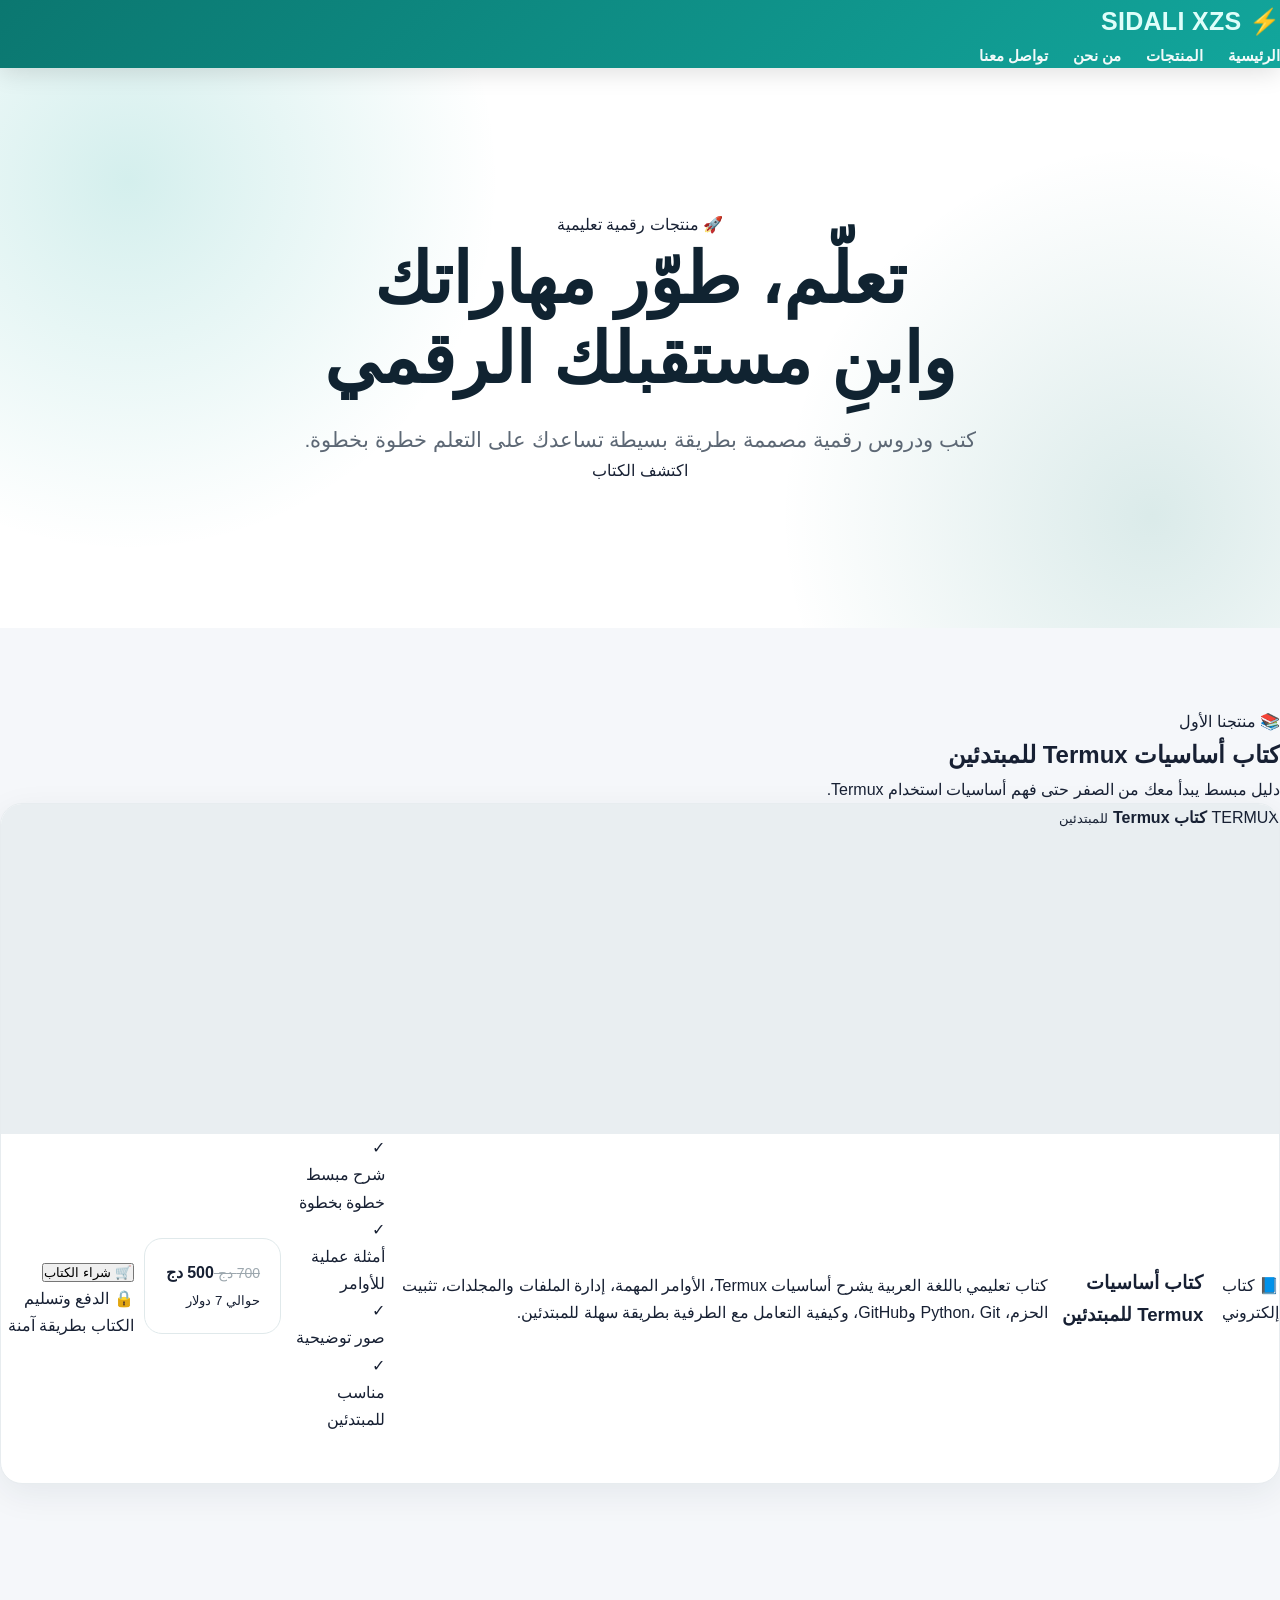
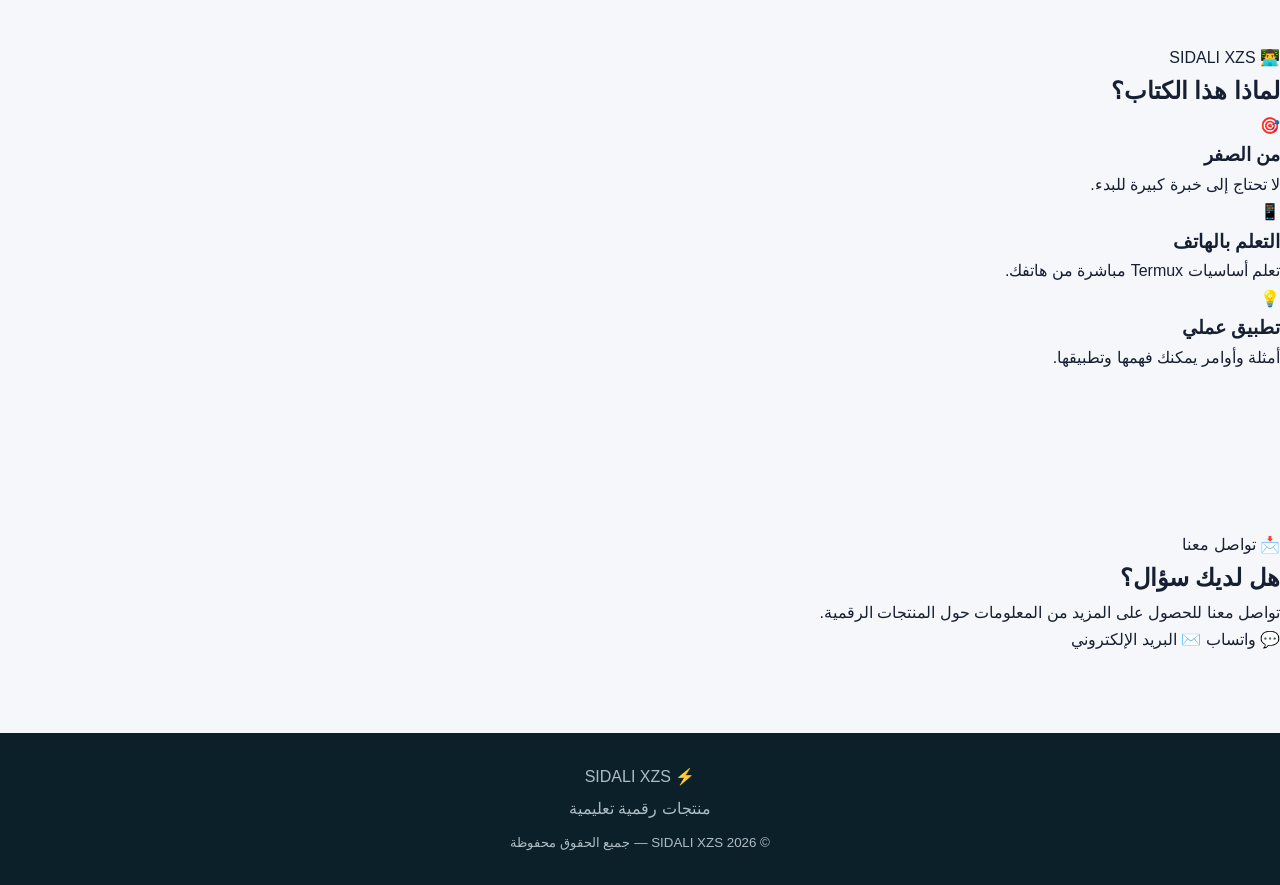
==== index.html @ 39141b87 "Add files via upload" ====
<!DOCTYPE html>
<html lang="ar" dir="rtl">
<head>
    <meta charset="UTF-8">
    <meta name="viewport" content="width=device-width, initial-scale=1.0">

    <title>SIDALI XZS | منتجات رقمية</title>

    <meta name="description"
          content="متجر SIDALI XZS للمنتجات الرقمية والكتب التعليمية.">

    <link rel="stylesheet" href="style.css">
</head>

<body>

    <!-- =========================
         HEADER
    ========================== -->
    <header class="site-header">

        <div class="logo">
            <span class="logo-icon">⚡</span>
            <span>SIDALI XZS</span>
        </div>

        <nav class="navigation">
            <a href="#home">الرئيسية</a>
            <a href="#products">المنتجات</a>
            <a href="#about">من نحن</a>
            <a href="#contact">تواصل معنا</a>
        </nav>

    </header>


    <!-- =========================
         HERO
    ========================== -->
    <main>

        <section id="home" class="hero">

            <div class="hero-content">

                <span class="hero-badge">
                    🚀 منتجات رقمية تعليمية
                </span>

                <h1>
                    تعلّم، طوّر مهاراتك
                    <br>
                    وابنِ مستقبلك الرقمي
                </h1>

                <p>
                    كتب ودروس رقمية مصممة بطريقة بسيطة
                    تساعدك على التعلم خطوة بخطوة.
                </p>

                <a href="#products" class="hero-button">
                    اكتشف الكتاب
                </a>

            </div>

        </section>


        <!-- =========================
             PRODUCTS
        ========================== -->

        <section id="products" class="products-section">

            <div class="section-heading">

                <span>📚 منتجنا الأول</span>

                <h2>
                    كتاب أساسيات Termux للمبتدئين
                </h2>

                <p>
                    دليل مبسط يبدأ معك من الصفر
                    حتى فهم أساسيات استخدام Termux.
                </p>

            </div>


            <!-- PRODUCT CARD -->

            <article class="product-card">

                <div class="product-image">

                    <!-- ضع صورة غلاف الكتاب هنا لاحقًا -->
                    <div class="book-placeholder">
                        <span>TERMUX</span>
                        <strong>
                            كتاب Termux
                        </strong>
                        <small>
                            للمبتدئين
                        </small>
                    </div>

                </div>


                <div class="product-info">

                    <span class="product-label">
                        📘 كتاب إلكتروني
                    </span>

                    <h3>
                        كتاب أساسيات Termux للمبتدئين
                    </h3>

                    <p class="product-description">
                        كتاب تعليمي باللغة العربية يشرح أساسيات
                        Termux، الأوامر المهمة، إدارة الملفات
                        والمجلدات، تثبيت الحزم، Python،
                        Git وGitHub، وكيفية التعامل مع الطرفية
                        بطريقة سهلة للمبتدئين.
                    </p>


                    <!-- FEATURES -->

                    <div class="features">

                        <div class="feature">
                            <span>✓</span>
                            <p>شرح مبسط خطوة بخطوة</p>
                        </div>

                        <div class="feature">
                            <span>✓</span>
                            <p>أمثلة عملية للأوامر</p>
                        </div>

                        <div class="feature">
                            <span>✓</span>
                            <p>صور توضيحية</p>
                        </div>

                        <div class="feature">
                            <span>✓</span>
                            <p>مناسب للمبتدئين</p>
                        </div>

                    </div>


                    <!-- PRICE -->

                    <div class="price-box">

                        <span class="old-price">
                            700 دج
                        </span>

                        <strong>
                            500 دج
                        </strong>

                        <small>
                            حوالي 7 دولار
                        </small>

                    </div>


                    <!-- BUY -->

                    <div class="purchase-area">

                        <button
                            type="button"
                            class="buy-button"
                            onclick="openPurchase()">

                            🛒 شراء الكتاب

                        </button>

                        <p class="secure-text">
                            🔒 الدفع وتسليم الكتاب بطريقة آمنة
                        </p>

                    </div>

                </div>

            </article>

        </section>


        <!-- =========================
             ABOUT
        ========================== -->

        <section id="about" class="about-section">

            <div class="section-heading">

                <span>👨‍💻 SIDALI XZS</span>

                <h2>
                    لماذا هذا الكتاب؟
                </h2>

            </div>

            <div class="about-grid">

                <div class="about-card">
                    <div>🎯</div>
                    <h3>من الصفر</h3>
                    <p>
                        لا تحتاج إلى خبرة كبيرة للبدء.
                    </p>
                </div>

                <div class="about-card">
                    <div>📱</div>
                    <h3>التعلم بالهاتف</h3>
                    <p>
                        تعلم أساسيات Termux مباشرة من هاتفك.
                    </p>
                </div>

                <div class="about-card">
                    <div>💡</div>
                    <h3>تطبيق عملي</h3>
                    <p>
                        أمثلة وأوامر يمكنك فهمها وتطبيقها.
                    </p>
                </div>

            </div>

        </section>


        <!-- =========================
             CONTACT
        ========================== -->

        <section id="contact" class="contact-section">

            <div class="section-heading">

                <span>📩 تواصل معنا</span>

                <h2>
                    هل لديك سؤال؟
                </h2>

                <p>
                    تواصل معنا للحصول على المزيد من المعلومات
                    حول المنتجات الرقمية.
                </p>

            </div>

            <div class="contact-box">

                <a href="#" class="contact-button">
                    💬 واتساب
                </a>

                <a href="mailto:contact@example.com"
                   class="contact-button">
                    ✉️ البريد الإلكتروني
                </a>

            </div>

        </section>

    </main>


    <!-- =========================
         PURCHASE MODAL
    ========================== -->

    <div id="purchaseModal" class="modal">

        <div class="modal-content">

            <button
                type="button"
                class="close-modal"
                onclick="closePurchase()">
                ×
            </button>

            <div class="modal-icon">
                📘
            </div>

            <h2>
                شراء كتاب Termux
            </h2>

            <p>
                السعر الحالي للكتاب:
            </p>

            <strong class="modal-price">
                500 دج
            </strong>

            <p class="modal-note">
                بعد إتمام الدفع يتم إرسال معلومات الوصول
                إلى الكتاب.
            </p>

            <button
                type="button"
                class="payment-button"
                onclick="startPayment()">

                متابعة الدفع 💳

            </button>

        </div>

    </div>


    <!-- =========================
         FOOTER
    ========================== -->

    <footer>

        <div class="footer-logo">
            ⚡ SIDALI XZS
        </div>

        <p>
            منتجات رقمية تعليمية
        </p>

        <small>
            © 2026 SIDALI XZS — جميع الحقوق محفوظة
        </small>

    </footer>


    <!-- JAVASCRIPT -->
    <script src="script.js"></script>

</body>
</html>
---- style.css ----
/* =========================================
   DarNova Digital
   تصميم احترافي ومتجاوب
   ========================================= */

* {
    margin: 0;
    padding: 0;
    box-sizing: border-box;
}

html {
    scroll-behavior: smooth;
}

body {
    font-family: Arial, "Tahoma", sans-serif;
    background: #f5f7fa;
    color: #172033;
    direction: rtl;
    line-height: 1.7;
}

/* =========================================
   GENERAL
   ========================================= */

a {
    text-decoration: none;
    color: inherit;
}

button {
    font-family: inherit;
    cursor: pointer;
}

.container {
    width: min(1100px, 92%);
    margin: auto;
}

/* =========================================
   HEADER
   ========================================= */

header {
    background: linear-gradient(135deg, #0b7770, #12a69c);
    color: white;
    position: sticky;
    top: 0;
    z-index: 1000;
    box-shadow: 0 5px 25px rgba(0, 0, 0, 0.12);
}

header .container {
    min-height: 75px;
    display: flex;
    align-items: center;
    justify-content: space-between;
    gap: 20px;
}

.logo {
    font-size: 25px;
    font-weight: 900;
    letter-spacing: .3px;
}

.logo span {
    color: #dffefa;
}

nav {
    display: flex;
    align-items: center;
    gap: 25px;
}

nav a {
    font-size: 15px;
    font-weight: 700;
    opacity: .95;
    transition: .25s;
}

nav a:hover {
    opacity: 1;
    transform: translateY(-2px);
}

/* =========================================
   HERO
   ========================================= */

.hero {
    min-height: 560px;
    display: flex;
    align-items: center;
    position: relative;
    overflow: hidden;
    background:
        radial-gradient(circle at 10% 20%, rgba(18,166,156,.18), transparent 30%),
        radial-gradient(circle at 90% 80%, rgba(11,119,112,.15), transparent 30%),
        #ffffff;
}

.hero-content {
    max-width: 760px;
    text-align: center;
    margin: auto;
}

.badge {
    display: inline-block;
    background: #e2faf7;
    color: #08756e;
    padding: 8px 18px;
    border-radius: 50px;
    font-size: 14px;
    font-weight: bold;
    margin-bottom: 20px;
}

.hero h1 {
    font-size: clamp(38px, 6vw, 70px);
    line-height: 1.15;
    margin-bottom: 22px;
    font-weight: 900;
    color: #102331;
}

.hero h1 span {
    color: #0b8980;
}

.hero p {
    max-width: 680px;
    margin: auto;
    color: #5d6875;
    font-size: clamp(17px, 2.5vw, 21px);
}

/* =========================================
   BUTTONS
   ========================================= */

.btn {
    display: inline-flex;
    align-items: center;
    justify-content: center;
    gap: 8px;
    border: none;
    border-radius: 14px;
    padding: 15px 28px;
    font-size: 16px;
    font-weight: 800;
    transition: .25s ease;
}

.btn-primary {
    background: linear-gradient(135deg, #0b8980, #12aaa0);
    color: white;
    box-shadow: 0 10px 25px rgba(11,137,128,.25);
}

.btn-primary:hover {
    transform: translateY(-3px);
    box-shadow: 0 15px 30px rgba(11,137,128,.35);
}

.btn-secondary {
    background: #eef4f5;
    color: #08756e;
}

.btn-secondary:hover {
    background: #dfeeed;
}

/* =========================================
   SECTION
   ========================================= */

section {
    padding: 80px 0;
}

.section-title {
    text-align: center;
    margin-bottom: 45px;
}

.section-title h2 {
    font-size: clamp(28px, 4vw, 42px);
    color: #122532;
    margin-bottom: 10px;
    font-weight: 900;
}

.section-title p {
    color: #687582;
    font-size: 16px;
}

/* =========================================
   PRODUCTS
   ========================================= */

.products {
    background: #f5f7fa;
}

.products-grid {
    display: grid;
    grid-template-columns: repeat(3, 1fr);
    gap: 28px;
}

/* =========================================
   PRODUCT CARD
   ========================================= */

.product-card {
    background: white;
    border-radius: 22px;
    overflow: hidden;
    border: 1px solid #e7ecef;
    box-shadow: 0 10px 35px rgba(21, 45, 60, .07);
    transition: .3s ease;
}

.product-card:hover {
    transform: translateY(-8px);
    box-shadow: 0 20px 45px rgba(21, 45, 60, .13);
}

.product-image {
    position: relative;
    height: 330px;
    overflow: hidden;
    background: #e9eef1;
}

.product-image img {
    width: 100%;
    height: 100%;
    object-fit: cover;
    display: block;
    transition: .4s ease;
}

.product-card:hover .product-image img {
    transform: scale(1.04);
}

.product-badge {
    position: absolute;
    top: 15px;
    right: 15px;
    background: #0b8980;
    color: white;
    padding: 6px 13px;
    border-radius: 30px;
    font-size: 12px;
    font-weight: bold;
}

.product-content {
    padding: 25px;
}

.product-content h3 {
    font-size: 22px;
    color: #142631;
    margin-bottom: 10px;
}

.product-content p {
    color: #697783;
    font-size: 15px;
    margin-bottom: 20px;
}

.product-info {
    display: flex;
    align-items: center;
    justify-content: space-between;
    gap: 10px;
    margin-bottom: 20px;
}

.price {
    color: #0b8980;
    font-size: 25px;
    font-weight: 900;
}

.old-price {
    color: #9ca7ae;
    text-decoration: line-through;
    font-size: 14px;
}

.product-actions {
    display: flex;
    gap: 10px;
}

.product-actions .btn {
    flex: 1;
}

/* =========================================
   BOOK SECTION
   ========================================= */

.book-section {
    background: white;
}

.book-box {
    display: grid;
    grid-template-columns: 1fr 1.2fr;
    align-items: center;
    gap: 55px;
    background: linear-gradient(135deg, #eefaf8, #ffffff);
    border-radius: 30px;
    padding: 50px;
    border: 1px solid #dcefed;
}

.book-cover {
    text-align: center;
}

.book-cover img {
    width: min(100%, 330px);
    border-radius: 15px;
    box-shadow: 0 25px 50px rgba(0,0,0,.20);
}

.book-info h2 {
    font-size: clamp(30px, 4vw, 45px);
    color: #102633;
    margin-bottom: 15px;
}

.book-info p {
    color: #65747e;
    font-size: 17px;
    margin-bottom: 25px;
}

.features {
    list-style: none;
    margin-bottom: 30px;
}

.features li {
    margin-bottom: 12px;
    font-weight: 600;
    color: #334650;
}

.features li::before {
    content: "✓";
    display: inline-flex;
    align-items: center;
    justify-content: center;
    width: 24px;
    height: 24px;
    background: #dff7f4;
    color: #078078;
    border-radius: 50%;
    margin-left: 9px;
    font-weight: 900;
}

/* =========================================
   PRICE BOX
   ========================================= */

.price-box {
    background: white;
    border: 1px solid #e0e9eb;
    border-radius: 18px;
    padding: 20px;
    margin-bottom: 25px;
}

.price-box-title {
    color: #78868e;
    font-size: 14px;
    margin-bottom: 5px;
}

.price-main {
    font-size: 36px;
    color: #0b8980;
    font-weight: 900;
}

.price-currency {
    font-size: 15px;
    color: #71808a;
}

/* =========================================
   PAYMENT / PURCHASE
   ========================================= */

.purchase-box {
    max-width: 700px;
    margin: auto;
    background: white;
    padding: 40px;
    border-radius: 25px;
    box-shadow: 0 15px 45px rgba(0,0,0,.08);
    border: 1px solid #e5ebed;
}

.purchase-box h2 {
    text-align: center;
    margin-bottom: 10px;
}

.purchase-box > p {
    text-align: center;
    color: #6c7981;
    margin-bottom: 30px;
}

.form-group {
    margin-bottom: 18px;
}

.form-group label {
    display: block;
    margin-bottom: 7px;
    font-weight: bold;
    color: #263944;
}

.form-group input,
.form-group select,
.form-group textarea {
    width: 100%;
    padding: 14px 16px;
    border: 1px solid #d9e1e4;
    border-radius: 12px;
    outline: none;
    font-family: inherit;
    font-size: 15px;
    background: #fbfcfc;
    transition: .2s;
}

.form-group input:focus,
.form-group select:focus,
.form-group textarea:focus {
    border-color: #0b8980;
    box-shadow: 0 0 0 4px rgba(11,137,128,.09);
}

/* =========================================
   CONTACT
   ========================================= */

.contact {
    background: #102a35;
    color: white;
}

.contact .section-title h2 {
    color: white;
}

.contact .section-title p {
    color: #b7c6cc;
}

.contact-grid {
    display: grid;
    grid-template-columns: repeat(3, 1fr);
    gap: 20px;
}

.contact-card {
    text-align: center;
    background: rgba(255,255,255,.06);
    border: 1px solid rgba(255,255,255,.1);
    padding: 30px 20px;
    border-radius: 20px;
    transition: .25s;
}

.contact-card:hover {
    transform: translateY(-5px);
    background: rgba(255,255,255,.09);
}

.contact-icon {
    width: 58px;
    height: 58px;
    margin: 0 auto 15px;
    border-radius: 50%;
    display: flex;
    align-items: center;
    justify-content: center;
    background: #0b8980;
    font-size: 25px;
}

.contact-card h3 {
    margin-bottom: 7px;
}

.contact-card p {
    color: #b9c8ce;
    font-size: 14px;
}

/* =========================================
   FOOTER
   ========================================= */

footer {
    background: #0b2029;
    color: #aebdc3;
    text-align: center;
    padding: 30px 15px;
}

footer strong {
    color: white;
}

footer p {
    margin: 5px 0;
}

/* =========================================
   MODAL
   ========================================= */

.modal {
    position: fixed;
    inset: 0;
    background: rgba(4, 20, 28, .72);
    backdrop-filter: blur(6px);
    display: none;
    align-items: center;
    justify-content: center;
    padding: 20px;
    z-index: 2000;
}

.modal.active {
    display: flex;
}

.modal-content {
    width: min(500px, 100%);
    background: white;
    border-radius: 25px;
    padding: 35px;
    position: relative;
    text-align: center;
    animation: modalIn .25s ease;
}

@keyframes modalIn {
    from {
        opacity: 0;
        transform: translateY(20px) scale(.97);
    }
    to {
        opacity: 1;
        transform: translateY(0) scale(1);
    }
}

.modal-close {
    position: absolute;
    top: 15px;
    left: 18px;
    border: none;
    background: #eef2f3;
    width: 38px;
    height: 38px;
    border-radius: 50%;
    font-size: 20px;
}

.modal-content h2 {
    margin-bottom: 10px;
    color: #142934;
}

.modal-content p {
    color: #687780;
    margin-bottom: 20px;
}

/* =========================================
   ALERT / SUCCESS
   ========================================= */

.success-message {
    background: #e5f8f3;
    color: #08756e;
    border: 1px solid #bce9e1;
    border-radius: 12px;
    padding: 14px;
    margin-top: 15px;
    display: none;
}

.success-message.show {
    display: block;
}

/* =========================================
   MOBILE
   ========================================= */

@media (max-width: 850px) {

    header .container {
        min-height: 65px;
    }

    nav {
        gap: 14px;
    }

    nav a {
        font-size: 13px;
    }

    .hero {
        min-height: 500px;
        padding: 70px 0;
    }

    .products-grid {
        grid-template-columns: repeat(2, 1fr);
    }

    .book-box {
        grid-template-columns: 1fr;
        padding: 35px 25px;
        text-align: center;
    }

    .book-cover {
        order: 1;
    }

    .book-info {
        order: 2;
    }

    .features {
        text-align: right;
        display: inline-block;
    }

    .contact-grid {
        grid-template-columns: 1fr;
    }
}

/* =========================================
   SMALL PHONES
   ========================================= */

@media (max-width: 600px) {

    .container {
        width: 91%;
    }

    header .container {
        flex-direction: column;
        justify-content: center;
        padding: 13px 0;
        gap: 7px;
    }

    .logo {
        font-size: 22px;
    }

    nav {
        width: 100%;
        justify-content: center;
        gap: 16px;
    }

    nav a {
        font-size: 12px;
    }

    section {
        padding: 55px 0;
    }

    .hero {
        min-height: 470px;
    }

    .hero h1 {
        font-size: 39px;
    }

    .hero p {
        font-size: 16px;
    }

    .products-grid {
        grid-template-columns: 1fr;
    }

    .product-image {
        height: 280px;
    }

    .product-content {
        padding: 20px;
    }

    .book-box {
        border-radius: 20px;
        padding: 25px 18px;
    }

    .book-cover img {
        width: 250px;
    }

    .book-info h2 {
        font-size: 29px;
    }

    .book-info p {
        font-size: 15px;
    }

    .price-main {
        font-size: 31px;
    }

    .purchase-box {
        padding: 25px 18px;
        border-radius: 20px;
    }

    .modal-content {
        padding: 28px 20px;
    }

    .btn {
        width: 100%;
        padding: 14px 20px;
    }

    .product-actions {
        flex-direction: column;
    }
}

/* =========================================
   VERY SMALL PHONES
   ========================================= */

@media (max-width: 380px) {

    .hero h1 {
        font-size: 33px;
    }

    nav {
        gap: 10px;
    }

    nav a {
        font-size: 11px;
    }

    .product-image {
        height: 240px;
    }
}
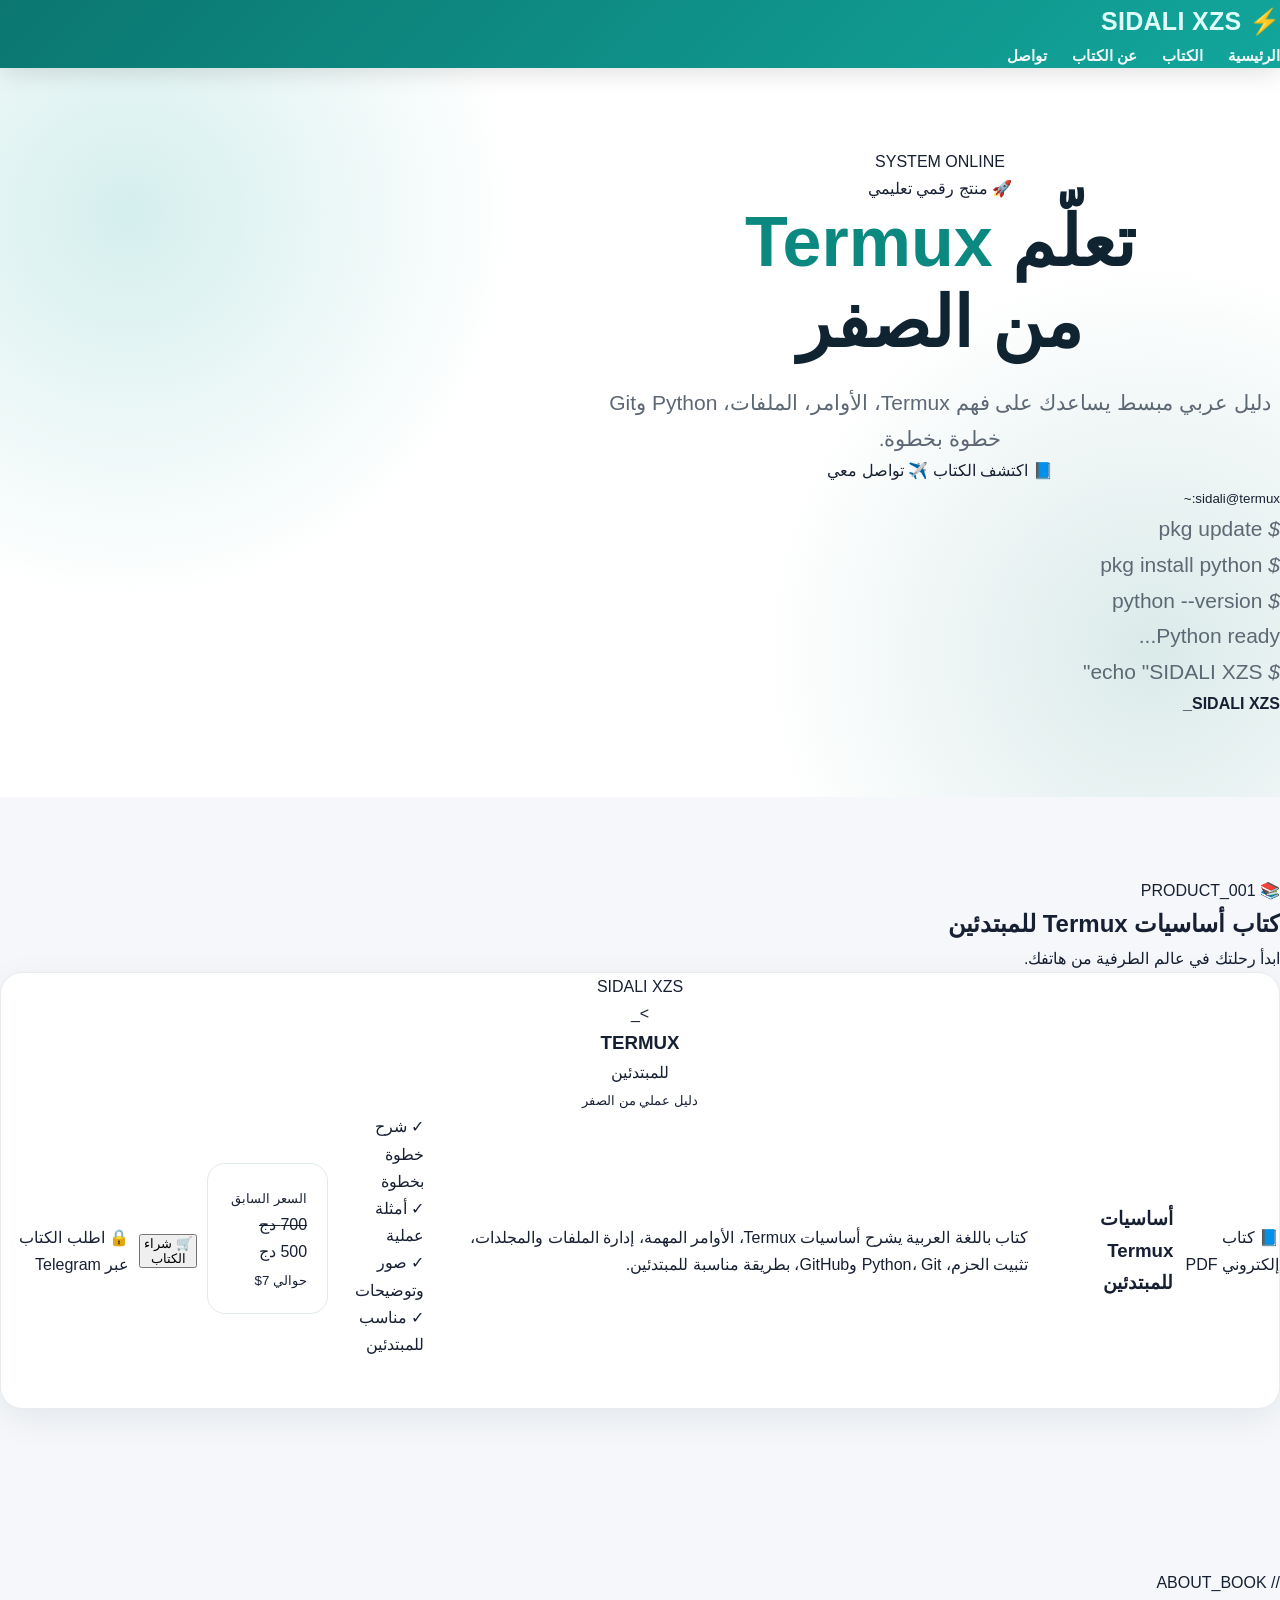
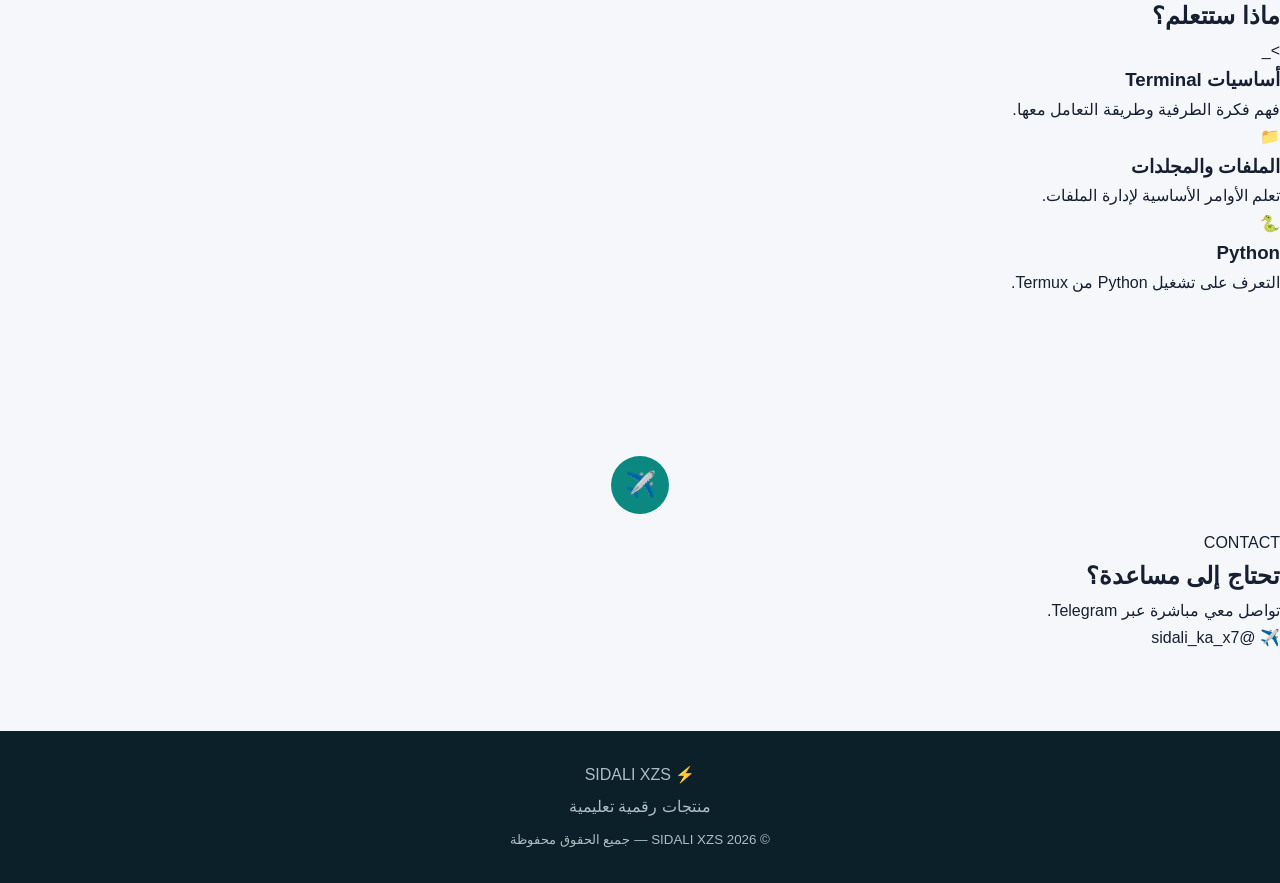
==== commit 34e1c8fb: "Update index.html تحديث تصميم الموقع وإضافة واجهة Cyber احترافية وإصلاح زر الشراء" ====
--- a/index.html
+++ b/index.html
@@ -4,361 +4,453 @@
     <meta charset="UTF-8">
     <meta name="viewport" content="width=device-width, initial-scale=1.0">
 
-    <title>SIDALI XZS | منتجات رقمية</title>
+    <title>SIDALI XZS | المتجر الرقمي</title>
 
     <meta name="description"
-          content="متجر SIDALI XZS للمنتجات الرقمية والكتب التعليمية.">
+          content="متجر SIDALI XZS للكتب والمنتجات الرقمية التعليمية.">
 
     <link rel="stylesheet" href="style.css">
 </head>
 
 <body>
 
-    <!-- =========================
-         HEADER
-    ========================== -->
-    <header class="site-header">
-
-        <div class="logo">
-            <span class="logo-icon">⚡</span>
-            <span>SIDALI XZS</span>
-        </div>
+<header class="site-header">
+
+    <div class="header-inner">
+
+        <a href="#home" class="logo">
+            <span class="logo-mark">⚡</span>
+            <span>SIDALI <b>XZS</b></span>
+        </a>
 
         <nav class="navigation">
             <a href="#home">الرئيسية</a>
-            <a href="#products">المنتجات</a>
-            <a href="#about">من نحن</a>
-            <a href="#contact">تواصل معنا</a>
+            <a href="#products">الكتاب</a>
+            <a href="#about">عن الكتاب</a>
+            <a href="#contact">تواصل</a>
         </nav>
 
-    </header>
-
-
-    <!-- =========================
-         HERO
-    ========================== -->
-    <main>
-
-        <section id="home" class="hero">
-
-            <div class="hero-content">
-
-                <span class="hero-badge">
-                    🚀 منتجات رقمية تعليمية
-                </span>
-
-                <h1>
-                    تعلّم، طوّر مهاراتك
-                    <br>
-                    وابنِ مستقبلك الرقمي
-                </h1>
+    </div>
+
+</header>
+
+
+<main>
+
+<!-- HERO -->
+
+<section id="home" class="hero">
+
+    <div class="hero-grid">
+
+        <div class="hero-content">
+
+            <div class="terminal-badge">
+                <span class="dot"></span>
+                SYSTEM ONLINE
+            </div>
+
+            <span class="hero-badge">
+                🚀 منتج رقمي تعليمي
+            </span>
+
+            <h1>
+                تعلّم
+                <span>Termux</span>
+                <br>
+                من الصفر
+            </h1>
+
+            <p>
+                دليل عربي مبسط يساعدك على فهم Termux،
+                الأوامر، الملفات، Python وGit خطوة بخطوة.
+            </p>
+
+            <div class="hero-actions">
+
+                <a href="#products" class="hero-button">
+                    📘 اكتشف الكتاب
+                </a>
+
+                <a href="https://t.me/sidali_ka_x7"
+                   target="_blank"
+                   rel="noopener"
+                   class="telegram-button">
+                    ✈️ تواصل معي
+                </a>
+
+            </div>
+
+        </div>
+
+
+        <div class="hero-terminal">
+
+            <div class="terminal-window">
+
+                <div class="terminal-top">
+                    <span></span>
+                    <span></span>
+                    <span></span>
+
+                    <small>sidali@termux:~</small>
+                </div>
+
+                <div class="terminal-body">
+
+                    <p>
+                        <i>$</i> pkg update
+                    </p>
+
+                    <p>
+                        <i>$</i> pkg install python
+                    </p>
+
+                    <p>
+                        <i>$</i> python --version
+                    </p>
+
+                    <p class="terminal-success">
+                        Python ready...
+                    </p>
+
+                    <p>
+                        <i>$</i> echo "SIDALI XZS"
+                    </p>
+
+                    <strong>
+                        SIDALI XZS_
+                    </strong>
+
+                </div>
+
+            </div>
+
+        </div>
+
+    </div>
+
+</section>
+
+
+<!-- PRODUCTS -->
+
+<section id="products" class="products-section">
+
+    <div class="section-heading">
+
+        <span class="section-tag">
+            📚 PRODUCT_001
+        </span>
+
+        <h2>
+            كتاب أساسيات Termux للمبتدئين
+        </h2>
+
+        <p>
+            ابدأ رحلتك في عالم الطرفية من هاتفك.
+        </p>
+
+    </div>
+
+
+    <article class="product-card">
+
+        <div class="book-visual">
+
+            <div class="book-glow"></div>
+
+            <div class="book-cover">
+
+                <div class="cover-top">
+                    SIDALI XZS
+                </div>
+
+                <div class="cover-icon">
+                    &gt;_
+                </div>
+
+                <h3>TERMUX</h3>
 
                 <p>
-                    كتب ودروس رقمية مصممة بطريقة بسيطة
-                    تساعدك على التعلم خطوة بخطوة.
+                    للمبتدئين
                 </p>
 
-                <a href="#products" class="hero-button">
-                    اكتشف الكتاب
-                </a>
-
-            </div>
-
-        </section>
-
-
-        <!-- =========================
-             PRODUCTS
-        ========================== -->
-
-        <section id="products" class="products-section">
-
-            <div class="section-heading">
-
-                <span>📚 منتجنا الأول</span>
-
-                <h2>
-                    كتاب أساسيات Termux للمبتدئين
-                </h2>
-
-                <p>
-                    دليل مبسط يبدأ معك من الصفر
-                    حتى فهم أساسيات استخدام Termux.
-                </p>
-
-            </div>
-
-
-            <!-- PRODUCT CARD -->
-
-            <article class="product-card">
-
-                <div class="product-image">
-
-                    <!-- ضع صورة غلاف الكتاب هنا لاحقًا -->
-                    <div class="book-placeholder">
-                        <span>TERMUX</span>
-                        <strong>
-                            كتاب Termux
-                        </strong>
-                        <small>
-                            للمبتدئين
-                        </small>
-                    </div>
-
-                </div>
-
-
-                <div class="product-info">
-
-                    <span class="product-label">
-                        📘 كتاب إلكتروني
-                    </span>
-
-                    <h3>
-                        كتاب أساسيات Termux للمبتدئين
-                    </h3>
-
-                    <p class="product-description">
-                        كتاب تعليمي باللغة العربية يشرح أساسيات
-                        Termux، الأوامر المهمة، إدارة الملفات
-                        والمجلدات، تثبيت الحزم، Python،
-                        Git وGitHub، وكيفية التعامل مع الطرفية
-                        بطريقة سهلة للمبتدئين.
-                    </p>
-
-
-                    <!-- FEATURES -->
-
-                    <div class="features">
-
-                        <div class="feature">
-                            <span>✓</span>
-                            <p>شرح مبسط خطوة بخطوة</p>
-                        </div>
-
-                        <div class="feature">
-                            <span>✓</span>
-                            <p>أمثلة عملية للأوامر</p>
-                        </div>
-
-                        <div class="feature">
-                            <span>✓</span>
-                            <p>صور توضيحية</p>
-                        </div>
-
-                        <div class="feature">
-                            <span>✓</span>
-                            <p>مناسب للمبتدئين</p>
-                        </div>
-
-                    </div>
-
-
-                    <!-- PRICE -->
-
-                    <div class="price-box">
-
-                        <span class="old-price">
-                            700 دج
-                        </span>
-
-                        <strong>
-                            500 دج
-                        </strong>
-
-                        <small>
-                            حوالي 7 دولار
-                        </small>
-
-                    </div>
-
-
-                    <!-- BUY -->
-
-                    <div class="purchase-area">
-
-                        <button
-                            type="button"
-                            class="buy-button"
-                            onclick="openPurchase()">
-
-                            🛒 شراء الكتاب
-
-                        </button>
-
-                        <p class="secure-text">
-                            🔒 الدفع وتسليم الكتاب بطريقة آمنة
-                        </p>
-
-                    </div>
-
-                </div>
-
-            </article>
-
-        </section>
-
-
-        <!-- =========================
-             ABOUT
-        ========================== -->
-
-        <section id="about" class="about-section">
-
-            <div class="section-heading">
-
-                <span>👨‍💻 SIDALI XZS</span>
-
-                <h2>
-                    لماذا هذا الكتاب؟
-                </h2>
-
-            </div>
-
-            <div class="about-grid">
-
-                <div class="about-card">
-                    <div>🎯</div>
-                    <h3>من الصفر</h3>
-                    <p>
-                        لا تحتاج إلى خبرة كبيرة للبدء.
-                    </p>
-                </div>
-
-                <div class="about-card">
-                    <div>📱</div>
-                    <h3>التعلم بالهاتف</h3>
-                    <p>
-                        تعلم أساسيات Termux مباشرة من هاتفك.
-                    </p>
-                </div>
-
-                <div class="about-card">
-                    <div>💡</div>
-                    <h3>تطبيق عملي</h3>
-                    <p>
-                        أمثلة وأوامر يمكنك فهمها وتطبيقها.
-                    </p>
-                </div>
-
-            </div>
-
-        </section>
-
-
-        <!-- =========================
-             CONTACT
-        ========================== -->
-
-        <section id="contact" class="contact-section">
-
-            <div class="section-heading">
-
-                <span>📩 تواصل معنا</span>
-
-                <h2>
-                    هل لديك سؤال؟
-                </h2>
-
-                <p>
-                    تواصل معنا للحصول على المزيد من المعلومات
-                    حول المنتجات الرقمية.
-                </p>
-
-            </div>
-
-            <div class="contact-box">
-
-                <a href="#" class="contact-button">
-                    💬 واتساب
-                </a>
-
-                <a href="mailto:contact@example.com"
-                   class="contact-button">
-                    ✉️ البريد الإلكتروني
-                </a>
-
-            </div>
-
-        </section>
-
-    </main>
-
-
-    <!-- =========================
-         PURCHASE MODAL
-    ========================== -->
-
-    <div id="purchaseModal" class="modal">
-
-        <div class="modal-content">
+                <div class="cover-line"></div>
+
+                <small>
+                    دليل عملي من الصفر
+                </small>
+
+            </div>
+
+        </div>
+
+
+        <div class="product-info">
+
+            <span class="product-label">
+                📘 كتاب إلكتروني PDF
+            </span>
+
+            <h3>
+                أساسيات Termux للمبتدئين
+            </h3>
+
+            <p class="product-description">
+                كتاب باللغة العربية يشرح أساسيات Termux،
+                الأوامر المهمة، إدارة الملفات والمجلدات،
+                تثبيت الحزم، Python، Git وGitHub،
+                بطريقة مناسبة للمبتدئين.
+            </p>
+
+
+            <div class="features">
+
+                <div class="feature">
+                    <span>✓</span>
+                    شرح خطوة بخطوة
+                </div>
+
+                <div class="feature">
+                    <span>✓</span>
+                    أمثلة عملية
+                </div>
+
+                <div class="feature">
+                    <span>✓</span>
+                    صور وتوضيحات
+                </div>
+
+                <div class="feature">
+                    <span>✓</span>
+                    مناسب للمبتدئين
+                </div>
+
+            </div>
+
+
+            <div class="price-box">
+
+                <div>
+                    <small>السعر السابق</small>
+                    <del>700 دج</del>
+                </div>
+
+                <div class="current-price">
+                    500 <span>دج</span>
+                </div>
+
+                <small>
+                    حوالي 7$
+                </small>
+
+            </div>
+
 
             <button
                 type="button"
-                class="close-modal"
-                onclick="closePurchase()">
-                ×
+                class="buy-button"
+                onclick="openPurchase()">
+
+                🛒 شراء الكتاب
+
             </button>
 
-            <div class="modal-icon">
-                📘
-            </div>
-
-            <h2>
-                شراء كتاب Termux
-            </h2>
-
+            <p class="secure-text">
+                🔒 اطلب الكتاب عبر Telegram
+            </p>
+
+        </div>
+
+    </article>
+
+</section>
+
+
+<!-- ABOUT -->
+
+<section id="about" class="about-section">
+
+    <div class="section-heading">
+
+        <span class="section-tag">
+            // ABOUT_BOOK
+        </span>
+
+        <h2>
+            ماذا ستتعلم؟
+        </h2>
+
+    </div>
+
+
+    <div class="about-grid">
+
+        <div class="about-card">
+            <span class="about-icon">&gt;_</span>
+            <h3>أساسيات Terminal</h3>
             <p>
-                السعر الحالي للكتاب:
-            </p>
-
-            <strong class="modal-price">
-                500 دج
-            </strong>
-
-            <p class="modal-note">
-                بعد إتمام الدفع يتم إرسال معلومات الوصول
-                إلى الكتاب.
-            </p>
-
-            <button
-                type="button"
-                class="payment-button"
-                onclick="startPayment()">
-
-                متابعة الدفع 💳
-
-            </button>
-
-        </div>
-
-    </div>
-
-
-    <!-- =========================
-         FOOTER
-    ========================== -->
-
-    <footer>
-
-        <div class="footer-logo">
-            ⚡ SIDALI XZS
-        </div>
+                فهم فكرة الطرفية وطريقة التعامل معها.
+            </p>
+        </div>
+
+        <div class="about-card">
+            <span class="about-icon">📁</span>
+            <h3>الملفات والمجلدات</h3>
+            <p>
+                تعلم الأوامر الأساسية لإدارة الملفات.
+            </p>
+        </div>
+
+        <div class="about-card">
+            <span class="about-icon">🐍</span>
+            <h3>Python</h3>
+            <p>
+                التعرف على تشغيل Python من Termux.
+            </p>
+        </div>
+
+    </div>
+
+</section>
+
+
+<!-- CONTACT -->
+
+<section id="contact" class="contact-section">
+
+    <div class="contact-box">
+
+        <div class="contact-icon">
+            ✈️
+        </div>
+
+        <span class="section-tag">
+            CONTACT
+        </span>
+
+        <h2>
+            تحتاج إلى مساعدة؟
+        </h2>
 
         <p>
-            منتجات رقمية تعليمية
+            تواصل معي مباشرة عبر Telegram.
         </p>
 
-        <small>
-            © 2026 SIDALI XZS — جميع الحقوق محفوظة
-        </small>
-
-    </footer>
-
-
-    <!-- JAVASCRIPT -->
-    <script src="script.js"></script>
+        <a href="https://t.me/sidali_ka_x7"
+           target="_blank"
+           rel="noopener"
+           class="telegram-main">
+
+            ✈️ @sidali_ka_x7
+
+        </a>
+
+    </div>
+
+</section>
+
+</main>
+
+
+<!-- PURCHASE MODAL -->
+
+<div id="purchaseModal" class="modal">
+
+    <div class="modal-content">
+
+        <button
+            type="button"
+            class="close-modal"
+            onclick="closePurchase()">
+
+            ×
+
+        </button>
+
+        <div class="modal-icon">
+            📘
+        </div>
+
+        <span class="section-tag">
+            PURCHASE
+        </span>
+
+        <h2>
+            شراء كتاب Termux
+        </h2>
+
+        <p>
+            سعر الكتاب
+        </p>
+
+        <strong class="modal-price">
+            500 دج
+        </strong>
+
+        <p class="modal-note">
+            للتواصل وطلب الكتاب، اضغط على زر Telegram.
+        </p>
+
+        <a href="https://t.me/sidali_ka_x7"
+           target="_blank"
+           rel="noopener"
+           class="payment-button">
+
+            ✈️ التواصل عبر Telegram
+
+        </a>
+
+    </div>
+
+</div>
+
+
+<footer>
+
+    <div class="footer-logo">
+        ⚡ SIDALI XZS
+    </div>
+
+    <p>
+        منتجات رقمية تعليمية
+    </p>
+
+    <small>
+        © 2026 SIDALI XZS — جميع الحقوق محفوظة
+    </small>
+
+</footer>
+
+
+<!-- JavaScript داخل نفس الملف -->
+
+<script>
+
+function openPurchase() {
+    document
+        .getElementById("purchaseModal")
+        .classList.add("active");
+}
+
+function closePurchase() {
+    document
+        .getElementById("purchaseModal")
+        .classList.remove("active");
+}
+
+document
+    .getElementById("purchaseModal")
+    .addEventListener("click", function(event) {
+
+        if (event.target === this) {
+            closePurchase();
+        }
+
+    });
+
+</script>
 
 </body>
-</html>+</html>
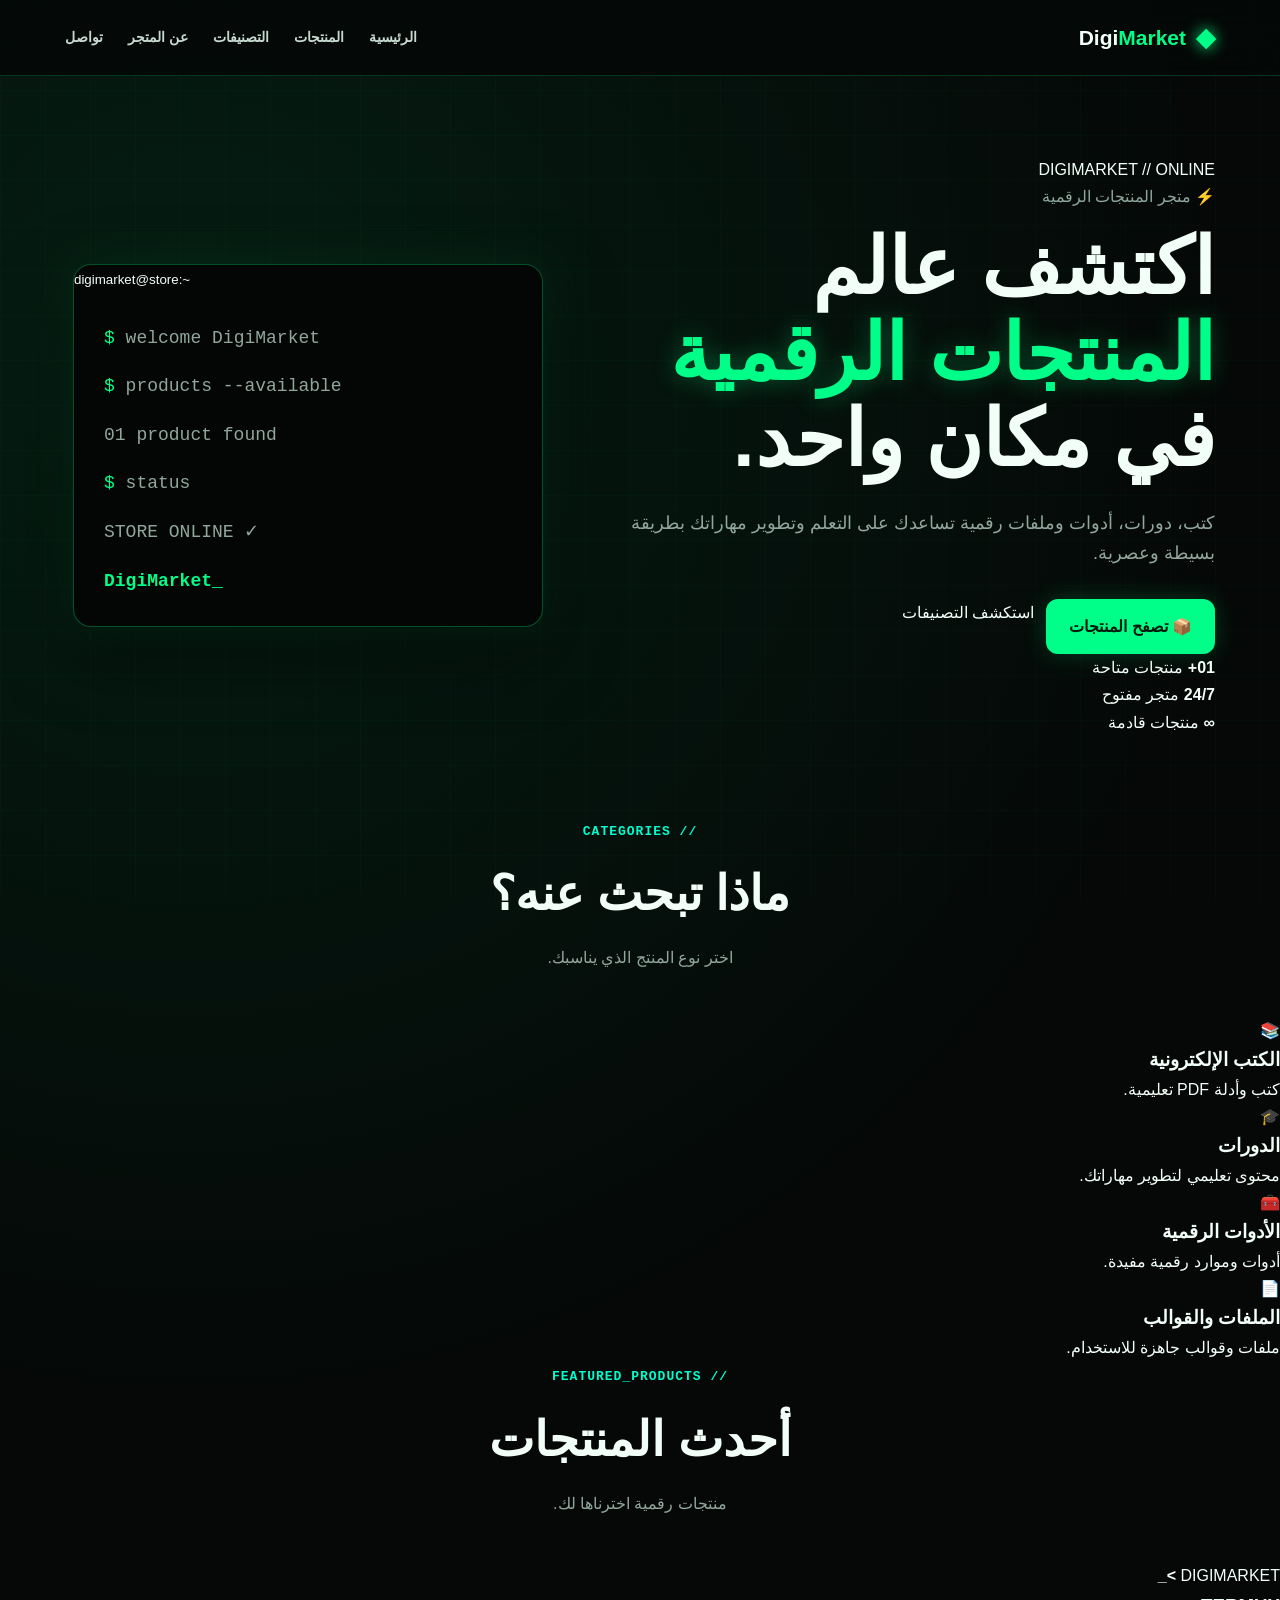
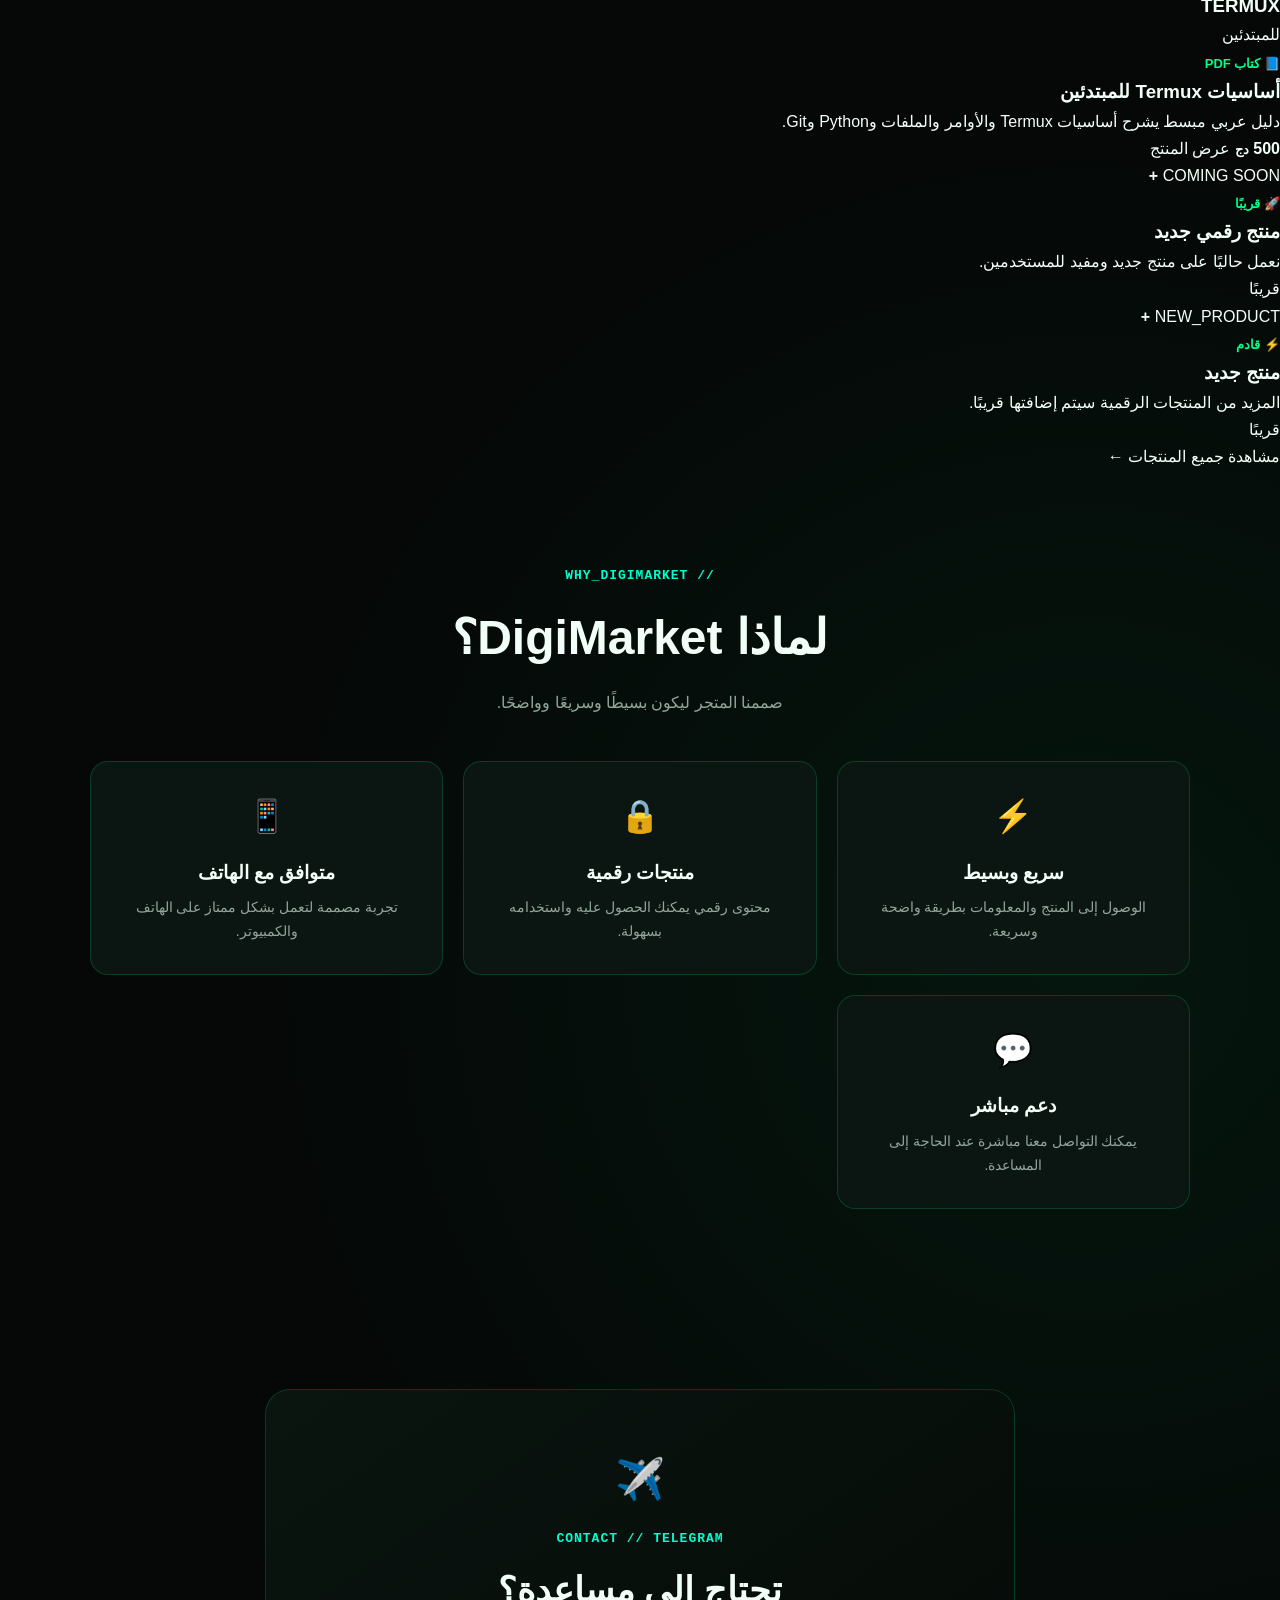
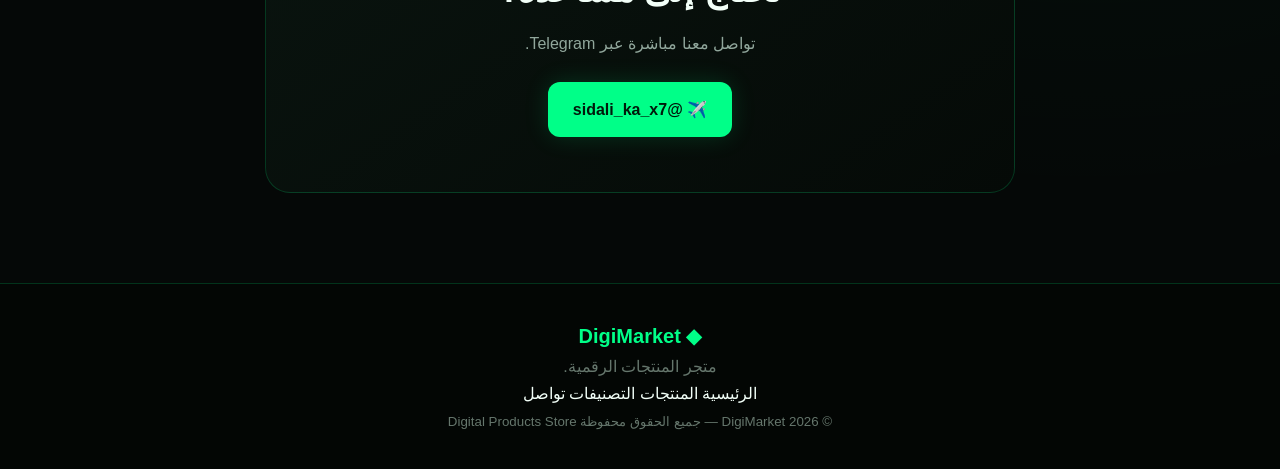
==== commit 2ad74378: "Update index.html طورنااا موقع واصبح اجمل من الاول" ====
--- a/index.html
+++ b/index.html
@@ -1,33 +1,70 @@
 <!DOCTYPE html>
 <html lang="ar" dir="rtl">
+
 <head>
     <meta charset="UTF-8">
-    <meta name="viewport" content="width=device-width, initial-scale=1.0">
-
-    <title>SIDALI XZS | المتجر الرقمي</title>
+
+    <meta name="viewport"
+          content="width=device-width, initial-scale=1.0">
+
+    <title>DigiMarket | متجر المنتجات الرقمية</title>
 
     <meta name="description"
-          content="متجر SIDALI XZS للكتب والمنتجات الرقمية التعليمية.">
+          content="DigiMarket - متجر المنتجات الرقمية للكتب، الدورات، الأدوات والملفات الرقمية.">
+
+    <meta name="keywords"
+          content="DigiMarket, منتجات رقمية, كتب PDF, دورات, ملفات رقمية, متجر رقمي">
+
+    <meta name="theme-color"
+          content="#071014">
 
     <link rel="stylesheet" href="style.css">
+
 </head>
 
 <body>
 
+<!-- =========================================
+     HEADER
+========================================= -->
+
 <header class="site-header">
 
     <div class="header-inner">
 
         <a href="#home" class="logo">
-            <span class="logo-mark">⚡</span>
-            <span>SIDALI <b>XZS</b></span>
+
+            <span class="logo-mark">◆</span>
+
+            <span>
+                Digi<b>Market</b>
+            </span>
+
         </a>
 
+
         <nav class="navigation">
-            <a href="#home">الرئيسية</a>
-            <a href="#products">الكتاب</a>
-            <a href="#about">عن الكتاب</a>
-            <a href="#contact">تواصل</a>
+
+            <a href="#home">
+                الرئيسية
+            </a>
+
+            <a href="products.html">
+                المنتجات
+            </a>
+
+            <a href="#categories">
+                التصنيفات
+            </a>
+
+            <a href="#about">
+                عن المتجر
+            </a>
+
+            <a href="#contact">
+                تواصل
+            </a>
+
         </nav>
 
     </div>
@@ -35,91 +72,167 @@
 </header>
 
 
+<!-- =========================================
+     MAIN
+========================================= -->
+
 <main>
 
-<!-- HERO -->
+
+<!-- =========================================
+     HERO
+========================================= -->
 
 <section id="home" class="hero">
 
     <div class="hero-grid">
 
+
         <div class="hero-content">
 
-            <div class="terminal-badge">
-                <span class="dot"></span>
-                SYSTEM ONLINE
-            </div>
+            <div class="system-status">
+
+                <span class="status-dot"></span>
+
+                DIGIMARKET // ONLINE
+
+            </div>
+
 
             <span class="hero-badge">
-                🚀 منتج رقمي تعليمي
-            </span>
+
+                ⚡ متجر المنتجات الرقمية
+
+            </span>
+
 
             <h1>
-                تعلّم
-                <span>Termux</span>
+
+                اكتشف عالم
+
+                <span>المنتجات الرقمية</span>
+
                 <br>
-                من الصفر
+
+                في مكان واحد.
+
             </h1>
 
-            <p>
-                دليل عربي مبسط يساعدك على فهم Termux،
-                الأوامر، الملفات، Python وGit خطوة بخطوة.
-            </p>
+
+            <p>
+
+                كتب، دورات، أدوات وملفات رقمية
+                تساعدك على التعلم وتطوير مهاراتك
+                بطريقة بسيطة وعصرية.
+
+            </p>
+
 
             <div class="hero-actions">
 
-                <a href="#products" class="hero-button">
-                    📘 اكتشف الكتاب
+                <a href="products.html"
+                   class="hero-button">
+
+                    📦 تصفح المنتجات
+
                 </a>
 
-                <a href="https://t.me/sidali_ka_x7"
-                   target="_blank"
-                   rel="noopener"
-                   class="telegram-button">
-                    ✈️ تواصل معي
+
+                <a href="#categories"
+                   class="secondary-button">
+
+                    استكشف التصنيفات
+
                 </a>
 
             </div>
 
+
+            <div class="hero-stats">
+
+                <div>
+
+                    <strong>01+</strong>
+
+                    <span>منتجات متاحة</span>
+
+                </div>
+
+
+                <div>
+
+                    <strong>24/7</strong>
+
+                    <span>متجر مفتوح</span>
+
+                </div>
+
+
+                <div>
+
+                    <strong>∞</strong>
+
+                    <span>منتجات قادمة</span>
+
+                </div>
+
+            </div>
+
         </div>
 
 
+        <!-- TERMINAL -->
+
         <div class="hero-terminal">
 
             <div class="terminal-window">
 
-                <div class="terminal-top">
-                    <span></span>
-                    <span></span>
-                    <span></span>
-
-                    <small>sidali@termux:~</small>
+
+                <div class="terminal-header">
+
+                    <div class="terminal-dots">
+
+                        <span></span>
+                        <span></span>
+                        <span></span>
+
+                    </div>
+
+
+                    <small>
+                        digimarket@store:~
+                    </small>
+
                 </div>
 
+
                 <div class="terminal-body">
 
                     <p>
-                        <i>$</i> pkg update
+                        <i>$</i>
+                        welcome DigiMarket
                     </p>
 
                     <p>
-                        <i>$</i> pkg install python
+                        <i>$</i>
+                        products --available
                     </p>
 
+                    <p class="terminal-result">
+                        01 product found
+                    </p>
+
                     <p>
-                        <i>$</i> python --version
+                        <i>$</i>
+                        status
                     </p>
 
                     <p class="terminal-success">
-                        Python ready...
+                        STORE ONLINE ✓
                     </p>
 
-                    <p>
-                        <i>$</i> echo "SIDALI XZS"
-                    </p>
-
                     <strong>
-                        SIDALI XZS_
+                        DigiMarket_
                     </strong>
 
                 </div>
@@ -133,210 +246,466 @@
 </section>
 
 
-<!-- PRODUCTS -->
-
-<section id="products" class="products-section">
+
+<!-- =========================================
+     CATEGORIES
+========================================= -->
+
+<section id="categories"
+         class="categories-section">
+
 
     <div class="section-heading">
 
         <span class="section-tag">
-            📚 PRODUCT_001
+            // CATEGORIES
         </span>
 
         <h2>
-            كتاب أساسيات Termux للمبتدئين
+            ماذا تبحث عنه؟
         </h2>
 
         <p>
-            ابدأ رحلتك في عالم الطرفية من هاتفك.
+            اختر نوع المنتج الذي يناسبك.
         </p>
 
     </div>
 
 
-    <article class="product-card">
-
-        <div class="book-visual">
-
-            <div class="book-glow"></div>
-
-            <div class="book-cover">
-
-                <div class="cover-top">
-                    SIDALI XZS
-                </div>
-
-                <div class="cover-icon">
+    <div class="categories-grid">
+
+
+        <a href="products.html"
+           class="category-card">
+
+            <span class="category-icon">
+                📚
+            </span>
+
+            <h3>
+                الكتب الإلكترونية
+            </h3>
+
+            <p>
+                كتب وأدلة PDF تعليمية.
+            </p>
+
+        </a>
+
+
+        <a href="products.html"
+           class="category-card">
+
+            <span class="category-icon">
+                🎓
+            </span>
+
+            <h3>
+                الدورات
+            </h3>
+
+            <p>
+                محتوى تعليمي لتطوير مهاراتك.
+            </p>
+
+        </a>
+
+
+        <a href="products.html"
+           class="category-card">
+
+            <span class="category-icon">
+                🧰
+            </span>
+
+            <h3>
+                الأدوات الرقمية
+            </h3>
+
+            <p>
+                أدوات وموارد رقمية مفيدة.
+            </p>
+
+        </a>
+
+
+        <a href="products.html"
+           class="category-card">
+
+            <span class="category-icon">
+                📄
+            </span>
+
+            <h3>
+                الملفات والقوالب
+            </h3>
+
+            <p>
+                ملفات وقوالب جاهزة للاستخدام.
+            </p>
+
+        </a>
+
+    </div>
+
+</section>
+
+
+
+<!-- =========================================
+     PRODUCTS
+========================================= -->
+
+<section id="products"
+         class="featured-section">
+
+
+    <div class="section-heading">
+
+        <span class="section-tag">
+            // FEATURED_PRODUCTS
+        </span>
+
+        <h2>
+            أحدث المنتجات
+        </h2>
+
+        <p>
+            منتجات رقمية اخترناها لك.
+        </p>
+
+    </div>
+
+
+    <div class="featured-grid">
+
+
+        <!-- TERMUX -->
+
+        <article class="digital-card">
+
+
+            <div class="digital-cover">
+
+                <span>
+                    DIGIMARKET
+                </span>
+
+                <strong>
                     &gt;_
-                </div>
-
-                <h3>TERMUX</h3>
+                </strong>
+
+                <h3>
+                    TERMUX
+                </h3>
 
                 <p>
                     للمبتدئين
                 </p>
 
-                <div class="cover-line"></div>
-
-                <small>
-                    دليل عملي من الصفر
-                </small>
-
-            </div>
+            </div>
+
+
+            <div class="digital-content">
+
+                <span class="product-label">
+                    📘 كتاب PDF
+                </span>
+
+
+                <h3>
+                    أساسيات Termux للمبتدئين
+                </h3>
+
+
+                <p>
+
+                    دليل عربي مبسط يشرح أساسيات
+                    Termux والأوامر والملفات
+                    وPython وGit.
+
+                </p>
+
+
+                <div class="digital-bottom">
+
+                    <strong>
+                        500 <small>دج</small>
+                    </strong>
+
+
+                    <a href="products.html"
+                       class="card-button">
+
+                        عرض المنتج
+
+                    </a>
+
+                </div>
+
+            </div>
+
+        </article>
+
+
+
+        <!-- COMING SOON -->
+
+        <article class="digital-card coming-soon-card">
+
+
+            <div class="coming-cover">
+
+                <span>
+                    COMING SOON
+                </span>
+
+                <strong>
+                    +
+                </strong>
+
+            </div>
+
+
+            <div class="digital-content">
+
+                <span class="product-label">
+                    🚀 قريبًا
+                </span>
+
+
+                <h3>
+                    منتج رقمي جديد
+                </h3>
+
+
+                <p>
+
+                    نعمل حاليًا على منتج جديد
+                    ومفيد للمستخدمين.
+
+                </p>
+
+
+                <div class="digital-bottom">
+
+                    <span class="coming-text">
+                        قريبًا
+                    </span>
+
+                </div>
+
+            </div>
+
+        </article>
+
+
+
+        <!-- COMING SOON -->
+
+        <article class="digital-card coming-soon-card">
+
+
+            <div class="coming-cover">
+
+                <span>
+                    NEW_PRODUCT
+                </span>
+
+                <strong>
+                    +
+                </strong>
+
+            </div>
+
+
+            <div class="digital-content">
+
+                <span class="product-label">
+                    ⚡ قادم
+                </span>
+
+
+                <h3>
+                    منتج جديد
+                </h3>
+
+
+                <p>
+
+                    المزيد من المنتجات الرقمية
+                    سيتم إضافتها قريبًا.
+
+                </p>
+
+
+                <div class="digital-bottom">
+
+                    <span class="coming-text">
+                        قريبًا
+                    </span>
+
+                </div>
+
+            </div>
+
+        </article>
+
+
+    </div>
+
+
+    <div class="all-products">
+
+        <a href="products.html"
+           class="view-all-button">
+
+            مشاهدة جميع المنتجات
+            ←
+
+        </a>
+
+    </div>
+
+</section>
+
+
+
+<!-- =========================================
+     WHY DIGIMARKET
+========================================= -->
+
+<section id="about"
+         class="about-section">
+
+
+    <div class="section-heading">
+
+        <span class="section-tag">
+            // WHY_DIGIMARKET
+        </span>
+
+        <h2>
+            لماذا DigiMarket؟
+        </h2>
+
+        <p>
+            صممنا المتجر ليكون بسيطًا وسريعًا وواضحًا.
+        </p>
+
+    </div>
+
+
+    <div class="about-grid">
+
+
+        <div class="about-card">
+
+            <span class="about-icon">
+                ⚡
+            </span>
+
+            <h3>
+                سريع وبسيط
+            </h3>
+
+            <p>
+                الوصول إلى المنتج والمعلومات
+                بطريقة واضحة وسريعة.
+            </p>
 
         </div>
 
 
-        <div class="product-info">
-
-            <span class="product-label">
-                📘 كتاب إلكتروني PDF
+        <div class="about-card">
+
+            <span class="about-icon">
+                🔒
             </span>
 
             <h3>
-                أساسيات Termux للمبتدئين
+                منتجات رقمية
             </h3>
 
-            <p class="product-description">
-                كتاب باللغة العربية يشرح أساسيات Termux،
-                الأوامر المهمة، إدارة الملفات والمجلدات،
-                تثبيت الحزم، Python، Git وGitHub،
-                بطريقة مناسبة للمبتدئين.
-            </p>
-
-
-            <div class="features">
-
-                <div class="feature">
-                    <span>✓</span>
-                    شرح خطوة بخطوة
-                </div>
-
-                <div class="feature">
-                    <span>✓</span>
-                    أمثلة عملية
-                </div>
-
-                <div class="feature">
-                    <span>✓</span>
-                    صور وتوضيحات
-                </div>
-
-                <div class="feature">
-                    <span>✓</span>
-                    مناسب للمبتدئين
-                </div>
-
-            </div>
-
-
-            <div class="price-box">
-
-                <div>
-                    <small>السعر السابق</small>
-                    <del>700 دج</del>
-                </div>
-
-                <div class="current-price">
-                    500 <span>دج</span>
-                </div>
-
-                <small>
-                    حوالي 7$
-                </small>
-
-            </div>
-
-
-            <button
-                type="button"
-                class="buy-button"
-                onclick="openPurchase()">
-
-                🛒 شراء الكتاب
-
-            </button>
-
-            <p class="secure-text">
-                🔒 اطلب الكتاب عبر Telegram
+            <p>
+                محتوى رقمي يمكنك الحصول عليه
+                واستخدامه بسهولة.
             </p>
 
         </div>
 
-    </article>
+
+        <div class="about-card">
+
+            <span class="about-icon">
+                📱
+            </span>
+
+            <h3>
+                متوافق مع الهاتف
+            </h3>
+
+            <p>
+                تجربة مصممة لتعمل بشكل ممتاز
+                على الهاتف والكمبيوتر.
+            </p>
+
+        </div>
+
+
+        <div class="about-card">
+
+            <span class="about-icon">
+                💬
+            </span>
+
+            <h3>
+                دعم مباشر
+            </h3>
+
+            <p>
+                يمكنك التواصل معنا مباشرة
+                عند الحاجة إلى المساعدة.
+            </p>
+
+        </div>
+
+    </div>
 
 </section>
 
 
-<!-- ABOUT -->
-
-<section id="about" class="about-section">
-
-    <div class="section-heading">
-
-        <span class="section-tag">
-            // ABOUT_BOOK
-        </span>
-
-        <h2>
-            ماذا ستتعلم؟
-        </h2>
-
-    </div>
-
-
-    <div class="about-grid">
-
-        <div class="about-card">
-            <span class="about-icon">&gt;_</span>
-            <h3>أساسيات Terminal</h3>
-            <p>
-                فهم فكرة الطرفية وطريقة التعامل معها.
-            </p>
-        </div>
-
-        <div class="about-card">
-            <span class="about-icon">📁</span>
-            <h3>الملفات والمجلدات</h3>
-            <p>
-                تعلم الأوامر الأساسية لإدارة الملفات.
-            </p>
-        </div>
-
-        <div class="about-card">
-            <span class="about-icon">🐍</span>
-            <h3>Python</h3>
-            <p>
-                التعرف على تشغيل Python من Termux.
-            </p>
-        </div>
-
-    </div>
-
-</section>
-
-
-<!-- CONTACT -->
-
-<section id="contact" class="contact-section">
+
+<!-- =========================================
+     CONTACT
+========================================= -->
+
+<section id="contact"
+         class="contact-section">
+
 
     <div class="contact-box">
+
 
         <div class="contact-icon">
             ✈️
         </div>
 
+
         <span class="section-tag">
-            CONTACT
+            CONTACT // TELEGRAM
         </span>
+
 
         <h2>
             تحتاج إلى مساعدة؟
         </h2>
 
+
         <p>
-            تواصل معي مباشرة عبر Telegram.
+            تواصل معنا مباشرة عبر Telegram.
         </p>
+
 
         <a href="https://t.me/sidali_ka_x7"
            target="_blank"
@@ -351,106 +720,110 @@
 
 </section>
 
+
 </main>
 
 
-<!-- PURCHASE MODAL -->
-
-<div id="purchaseModal" class="modal">
-
-    <div class="modal-content">
-
-        <button
-            type="button"
-            class="close-modal"
-            onclick="closePurchase()">
-
-            ×
-
-        </button>
-
-        <div class="modal-icon">
-            📘
+
+<!-- =========================================
+     FOOTER
+========================================= -->
+
+<footer>
+
+
+    <div class="footer-inner">
+
+
+        <div class="footer-brand">
+
+            <div class="footer-logo">
+
+                ◆ Digi<b>Market</b>
+
+            </div>
+
+
+            <p>
+                متجر المنتجات الرقمية.
+            </p>
+
         </div>
 
-        <span class="section-tag">
-            PURCHASE
-        </span>
-
-        <h2>
-            شراء كتاب Termux
-        </h2>
-
-        <p>
-            سعر الكتاب
-        </p>
-
-        <strong class="modal-price">
-            500 دج
-        </strong>
-
-        <p class="modal-note">
-            للتواصل وطلب الكتاب، اضغط على زر Telegram.
-        </p>
-
-        <a href="https://t.me/sidali_ka_x7"
-           target="_blank"
-           rel="noopener"
-           class="payment-button">
-
-            ✈️ التواصل عبر Telegram
-
-        </a>
-
-    </div>
-
-</div>
-
-
-<footer>
-
-    <div class="footer-logo">
-        ⚡ SIDALI XZS
-    </div>
-
-    <p>
-        منتجات رقمية تعليمية
-    </p>
-
-    <small>
-        © 2026 SIDALI XZS — جميع الحقوق محفوظة
-    </small>
+
+        <div class="footer-links">
+
+            <a href="#home">
+                الرئيسية
+            </a>
+
+            <a href="products.html">
+                المنتجات
+            </a>
+
+            <a href="#categories">
+                التصنيفات
+            </a>
+
+            <a href="#contact">
+                تواصل
+            </a>
+
+        </div>
+
+    </div>
+
+
+    <div class="footer-bottom">
+
+        <small>
+            © 2026 DigiMarket — جميع الحقوق محفوظة
+        </small>
+
+        <small>
+            Digital Products Store
+        </small>
+
+    </div>
 
 </footer>
 
 
-<!-- JavaScript داخل نفس الملف -->
+
+<!-- =========================================
+     SCRIPT
+========================================= -->
 
 <script>
 
-function openPurchase() {
-    document
-        .getElementById("purchaseModal")
-        .classList.add("active");
-}
-
-function closePurchase() {
-    document
-        .getElementById("purchaseModal")
-        .classList.remove("active");
-}
-
-document
-    .getElementById("purchaseModal")
-    .addEventListener("click", function(event) {
-
-        if (event.target === this) {
-            closePurchase();
-        }
+    // DigiMarket
+    // Basic smooth experience
+
+    document.querySelectorAll('a[href^="#"]').forEach(function(link) {
+
+        link.addEventListener("click", function(event) {
+
+            const target = document.querySelector(
+                this.getAttribute("href")
+            );
+
+            if (target) {
+
+                event.preventDefault();
+
+                target.scrollIntoView({
+                    behavior: "smooth"
+                });
+
+            }
+
+        });
 
     });
 
 </script>
 
+
 </body>
+
 </html>
--- a/style.css
+++ b/style.css
@@ -1,8 +1,3 @@
-/* =========================================
-   DarNova Digital
-   تصميم احترافي ومتجاوب
-   ========================================= */
-
 * {
     margin: 0;
     padding: 0;
@@ -13,21 +8,44 @@
     scroll-behavior: smooth;
 }
 
+:root {
+    --bg: #050807;
+    --bg2: #08110d;
+    --card: #0b1511;
+    --green: #00ff88;
+    --green2: #00c968;
+    --text: #f2fff8;
+    --muted: #91a79c;
+    --border: rgba(0,255,136,.18);
+}
+
 body {
-    font-family: Arial, "Tahoma", sans-serif;
-    background: #f5f7fa;
-    color: #172033;
+    font-family: Arial, Tahoma, sans-serif;
+    background:
+        radial-gradient(circle at 15% 10%, rgba(0,255,136,.09), transparent 30%),
+        radial-gradient(circle at 85% 70%, rgba(0,255,136,.06), transparent 30%),
+        var(--bg);
+    color: var(--text);
+    line-height: 1.7;
     direction: rtl;
-    line-height: 1.7;
-}
-
-/* =========================================
-   GENERAL
-   ========================================= */
+    overflow-x: hidden;
+}
+
+body::before {
+    content: "";
+    position: fixed;
+    inset: 0;
+    pointer-events: none;
+    background-image:
+        linear-gradient(rgba(0,255,136,.025) 1px, transparent 1px),
+        linear-gradient(90deg, rgba(0,255,136,.025) 1px, transparent 1px);
+    background-size: 45px 45px;
+    z-index: -1;
+}
 
 a {
+    color: inherit;
     text-decoration: none;
-    color: inherit;
 }
 
 button {
@@ -35,525 +53,550 @@
     cursor: pointer;
 }
 
-.container {
-    width: min(1100px, 92%);
-    margin: auto;
-}
-
-/* =========================================
-   HEADER
-   ========================================= */
-
-header {
-    background: linear-gradient(135deg, #0b7770, #12a69c);
-    color: white;
+
+/* HEADER */
+
+.site-header {
     position: sticky;
     top: 0;
     z-index: 1000;
-    box-shadow: 0 5px 25px rgba(0, 0, 0, 0.12);
-}
-
-header .container {
+    background: rgba(5,8,7,.88);
+    backdrop-filter: blur(18px);
+    border-bottom: 1px solid var(--border);
+}
+
+.header-inner {
+    width: min(1150px, 92%);
     min-height: 75px;
-    display: flex;
-    align-items: center;
+    margin: auto;
+    display: flex;
     justify-content: space-between;
+    align-items: center;
     gap: 20px;
 }
 
 .logo {
+    display: flex;
+    align-items: center;
+    gap: 10px;
+    font-size: 21px;
+    font-weight: 900;
+}
+
+.logo b {
+    color: var(--green);
+}
+
+.logo-mark {
+    color: var(--green);
     font-size: 25px;
-    font-weight: 900;
-    letter-spacing: .3px;
-}
-
-.logo span {
-    color: #dffefa;
-}
-
-nav {
-    display: flex;
-    align-items: center;
+    text-shadow: 0 0 15px var(--green);
+}
+
+.navigation {
+    display: flex;
     gap: 25px;
 }
 
-nav a {
-    font-size: 15px;
-    font-weight: 700;
-    opacity: .95;
-    transition: .25s;
-}
-
-nav a:hover {
-    opacity: 1;
-    transform: translateY(-2px);
-}
-
-/* =========================================
-   HERO
-   ========================================= */
-
-.hero {
-    min-height: 560px;
-    display: flex;
-    align-items: center;
-    position: relative;
-    overflow: hidden;
-    background:
-        radial-gradient(circle at 10% 20%, rgba(18,166,156,.18), transparent 30%),
-        radial-gradient(circle at 90% 80%, rgba(11,119,112,.15), transparent 30%),
-        #ffffff;
-}
-
-.hero-content {
-    max-width: 760px;
-    text-align: center;
-    margin: auto;
-}
-
-.badge {
-    display: inline-block;
-    background: #e2faf7;
-    color: #08756e;
-    padding: 8px 18px;
-    border-radius: 50px;
+.navigation a {
+    color: #c7d8cf;
     font-size: 14px;
     font-weight: bold;
+    transition: .25s;
+}
+
+.navigation a:hover {
+    color: var(--green);
+}
+
+
+/* HERO */
+
+.hero {
+    min-height: 650px;
+    display: flex;
+    align-items: center;
+    padding: 80px 0;
+}
+
+.hero-grid {
+    width: min(1150px, 92%);
+    margin: auto;
+    display: grid;
+    grid-template-columns: 1.1fr .9fr;
+    align-items: center;
+    gap: 70px;
+}
+
+.hero-content {
+    text-align: right;
+}
+
+.terminal-badge {
+    display: inline-flex;
+    align-items: center;
+    gap: 9px;
+    border: 1px solid var(--border);
+    background: rgba(0,255,136,.04);
+    color: var(--green);
+    padding: 7px 14px;
+    border-radius: 30px;
+    font-family: monospace;
+    font-size: 12px;
+    margin-bottom: 18px;
+}
+
+.dot {
+    width: 8px;
+    height: 8px;
+    border-radius: 50%;
+    background: var(--green);
+    box-shadow: 0 0 12px var(--green);
+}
+
+.hero-badge {
+    display: block;
+    color: #8fa79b;
+    margin-bottom: 15px;
+}
+
+.hero h1 {
+    font-size: clamp(45px, 7vw, 78px);
+    line-height: 1.1;
+    font-weight: 900;
+    margin-bottom: 25px;
+}
+
+.hero h1 span {
+    color: var(--green);
+    text-shadow: 0 0 25px rgba(0,255,136,.3);
+}
+
+.hero p {
+    max-width: 650px;
+    color: var(--muted);
+    font-size: 18px;
+    margin-bottom: 30px;
+}
+
+.hero-actions {
+    display: flex;
+    gap: 12px;
+    flex-wrap: wrap;
+}
+
+.hero-button,
+.telegram-button {
+    display: inline-flex;
+    justify-content: center;
+    align-items: center;
+    padding: 14px 23px;
+    border-radius: 12px;
+    font-weight: 900;
+    transition: .25s;
+}
+
+.hero-button {
+    background: var(--green);
+    color: #001b0d;
+    box-shadow: 0 0 25px rgba(0,255,136,.2);
+}
+
+.hero-button:hover {
+    transform: translateY(-3px);
+    box-shadow: 0 0 35px rgba(0,255,136,.35);
+}
+
+.telegram-button {
+    border: 1px solid var(--border);
+    color: var(--green);
+    background: rgba(0,255,136,.04);
+}
+
+
+/* TERMINAL */
+
+.hero-terminal {
+    display: flex;
+    justify-content: center;
+}
+
+.terminal-window {
+    width: min(470px, 100%);
+    background: #030605;
+    border: 1px solid rgba(0,255,136,.3);
+    border-radius: 18px;
+    overflow: hidden;
+    box-shadow:
+        0 0 40px rgba(0,255,136,.08),
+        0 25px 70px rgba(0,0,0,.5);
+    direction: ltr;
+}
+
+.terminal-top {
+    height: 45px;
+    display: flex;
+    align-items: center;
+    gap: 7px;
+    padding: 0 15px;
+    background: #0b100d;
+    border-bottom: 1px solid rgba(255,255,255,.06);
+}
+
+.terminal-top span {
+    width: 10px;
+    height: 10px;
+    border-radius: 50%;
+    background: #26332c;
+}
+
+.terminal-top small {
+    color: #687a70;
+    margin-left: auto;
+    font-family: monospace;
+}
+
+.terminal-body {
+    padding: 30px;
+    min-height: 310px;
+    font-family: monospace;
+    color: #d7e7de;
+    font-size: 14px;
+}
+
+.terminal-body p {
+    margin-bottom: 18px;
+}
+
+.terminal-body i {
+    color: var(--green);
+    font-style: normal;
+}
+
+.terminal-success {
+    color: var(--green);
+}
+
+.terminal-body strong {
+    color: var(--green);
+    font-size: 18px;
+}
+
+
+/* SECTIONS */
+
+.products-section,
+.about-section {
+    padding: 90px 0;
+}
+
+.section-heading {
+    width: min(850px, 92%);
+    margin: 0 auto 45px;
+    text-align: center;
+}
+
+.section-tag {
+    color: var(--green);
+    font-family: monospace;
+    font-size: 12px;
+    letter-spacing: 1px;
+}
+
+.section-heading h2 {
+    font-size: clamp(30px, 5vw, 48px);
+    margin: 10px 0;
+}
+
+.section-heading p {
+    color: var(--muted);
+}
+
+
+/* PRODUCT */
+
+.product-card {
+    width: min(1100px, 92%);
+    margin: auto;
+    display: grid;
+    grid-template-columns: .8fr 1.2fr;
+    gap: 55px;
+    padding: 45px;
+    background: linear-gradient(145deg, #0b1511, #07100c);
+    border: 1px solid var(--border);
+    border-radius: 28px;
+    box-shadow: 0 25px 70px rgba(0,0,0,.35);
+}
+
+.book-visual {
+    min-height: 500px;
+    display: flex;
+    align-items: center;
+    justify-content: center;
+    position: relative;
+}
+
+.book-glow {
+    position: absolute;
+    width: 260px;
+    height: 400px;
+    background: var(--green);
+    filter: blur(90px);
+    opacity: .09;
+}
+
+.book-cover {
+    width: 280px;
+    min-height: 400px;
+    padding: 25px;
+    border-radius: 12px;
+    position: relative;
+    z-index: 1;
+    background:
+        linear-gradient(145deg, #07120c, #020604);
+    border: 1px solid rgba(0,255,136,.4);
+    box-shadow:
+        20px 25px 50px rgba(0,0,0,.6),
+        0 0 35px rgba(0,255,136,.1);
+    text-align: center;
+}
+
+.cover-top {
+    color: var(--green);
+    font-family: monospace;
+    font-size: 13px;
+}
+
+.cover-icon {
+    margin: 55px auto 15px;
+    font-family: monospace;
+    font-size: 55px;
+    color: var(--green);
+    text-shadow: 0 0 25px rgba(0,255,136,.5);
+}
+
+.book-cover h3 {
+    font-size: 38px;
+    letter-spacing: 4px;
+}
+
+.book-cover p {
+    color: var(--green);
+    font-weight: bold;
+}
+
+.cover-line {
+    height: 1px;
+    background: var(--green);
+    margin: 25px 20px;
+    opacity: .5;
+}
+
+.book-cover small {
+    color: var(--muted);
+}
+
+.product-info {
+    display: flex;
+    flex-direction: column;
+    justify-content: center;
+}
+
+.product-label {
+    color: var(--green);
+    font-size: 13px;
+    font-weight: bold;
+}
+
+.product-info h3 {
+    font-size: clamp(30px, 4vw, 45px);
+    line-height: 1.2;
+    margin: 12px 0 18px;
+}
+
+.product-description {
+    color: var(--muted);
+    font-size: 16px;
+    margin-bottom: 25px;
+}
+
+.features {
+    display: grid;
+    grid-template-columns: 1fr 1fr;
+    gap: 12px;
+    margin-bottom: 25px;
+}
+
+.feature {
+    color: #c9d9d0;
+    padding: 11px;
+    border: 1px solid rgba(0,255,136,.08);
+    border-radius: 10px;
+    background: rgba(0,255,136,.025);
+}
+
+.feature span {
+    color: var(--green);
+    margin-left: 6px;
+}
+
+
+/* PRICE */
+
+.price-box {
+    display: flex;
+    align-items: center;
+    gap: 20px;
+    flex-wrap: wrap;
+    padding: 18px;
     margin-bottom: 20px;
-}
-
-.hero h1 {
-    font-size: clamp(38px, 6vw, 70px);
-    line-height: 1.15;
-    margin-bottom: 22px;
+    background: #050a07;
+    border: 1px solid var(--border);
+    border-radius: 14px;
+}
+
+.price-box small {
+    color: var(--muted);
+}
+
+.price-box del {
+    display: block;
+    color: #68756e;
+    font-size: 13px;
+}
+
+.current-price {
+    color: var(--green);
+    font-size: 38px;
     font-weight: 900;
-    color: #102331;
-}
-
-.hero h1 span {
-    color: #0b8980;
-}
-
-.hero p {
-    max-width: 680px;
+    text-shadow: 0 0 15px rgba(0,255,136,.2);
+}
+
+.current-price span {
+    font-size: 16px;
+}
+
+.buy-button {
+    width: 100%;
+    border: none;
+    border-radius: 13px;
+    padding: 17px;
+    background: var(--green);
+    color: #00190b;
+    font-size: 17px;
+    font-weight: 900;
+    transition: .25s;
+}
+
+.buy-button:hover {
+    transform: translateY(-3px);
+    box-shadow: 0 0 30px rgba(0,255,136,.3);
+}
+
+.secure-text {
+    text-align: center;
+    color: #65766c;
+    font-size: 12px;
+    margin-top: 10px;
+}
+
+
+/* ABOUT */
+
+.about-grid {
+    width: min(1100px, 92%);
     margin: auto;
-    color: #5d6875;
-    font-size: clamp(17px, 2.5vw, 21px);
-}
-
-/* =========================================
-   BUTTONS
-   ========================================= */
-
-.btn {
+    display: grid;
+    grid-template-columns: repeat(3,1fr);
+    gap: 20px;
+}
+
+.about-card {
+    padding: 30px 22px;
+    text-align: center;
+    background: var(--card);
+    border: 1px solid var(--border);
+    border-radius: 18px;
+    transition: .25s;
+}
+
+.about-card:hover {
+    transform: translateY(-5px);
+    border-color: rgba(0,255,136,.4);
+}
+
+.about-icon {
+    display: block;
+    color: var(--green);
+    font-family: monospace;
+    font-size: 32px;
+    margin-bottom: 10px;
+}
+
+.about-card h3 {
+    margin-bottom: 8px;
+}
+
+.about-card p {
+    color: var(--muted);
+    font-size: 14px;
+}
+
+
+/* CONTACT */
+
+.contact-section {
+    padding: 90px 0;
+}
+
+.contact-box {
+    width: min(750px, 92%);
+    margin: auto;
+    text-align: center;
+    padding: 55px 25px;
+    border: 1px solid var(--border);
+    border-radius: 25px;
+    background: linear-gradient(145deg, #0a1510, #050a07);
+}
+
+.contact-icon {
+    font-size: 40px;
+    margin-bottom: 10px;
+}
+
+.contact-box h2 {
+    font-size: 35px;
+    margin: 10px 0;
+}
+
+.contact-box p {
+    color: var(--muted);
+    margin-bottom: 25px;
+}
+
+.telegram-main {
     display: inline-flex;
-    align-items: center;
-    justify-content: center;
-    gap: 8px;
-    border: none;
-    border-radius: 14px;
-    padding: 15px 28px;
-    font-size: 16px;
-    font-weight: 800;
-    transition: .25s ease;
-}
-
-.btn-primary {
-    background: linear-gradient(135deg, #0b8980, #12aaa0);
-    color: white;
-    box-shadow: 0 10px 25px rgba(11,137,128,.25);
-}
-
-.btn-primary:hover {
-    transform: translateY(-3px);
-    box-shadow: 0 15px 30px rgba(11,137,128,.35);
-}
-
-.btn-secondary {
-    background: #eef4f5;
-    color: #08756e;
-}
-
-.btn-secondary:hover {
-    background: #dfeeed;
-}
-
-/* =========================================
-   SECTION
-   ========================================= */
-
-section {
-    padding: 80px 0;
-}
-
-.section-title {
-    text-align: center;
-    margin-bottom: 45px;
-}
-
-.section-title h2 {
-    font-size: clamp(28px, 4vw, 42px);
-    color: #122532;
-    margin-bottom: 10px;
+    padding: 14px 25px;
+    border-radius: 12px;
+    color: #00190b;
+    background: var(--green);
     font-weight: 900;
-}
-
-.section-title p {
-    color: #687582;
-    font-size: 16px;
-}
-
-/* =========================================
-   PRODUCTS
-   ========================================= */
-
-.products {
-    background: #f5f7fa;
-}
-
-.products-grid {
-    display: grid;
-    grid-template-columns: repeat(3, 1fr);
-    gap: 28px;
-}
-
-/* =========================================
-   PRODUCT CARD
-   ========================================= */
-
-.product-card {
-    background: white;
-    border-radius: 22px;
-    overflow: hidden;
-    border: 1px solid #e7ecef;
-    box-shadow: 0 10px 35px rgba(21, 45, 60, .07);
-    transition: .3s ease;
-}
-
-.product-card:hover {
-    transform: translateY(-8px);
-    box-shadow: 0 20px 45px rgba(21, 45, 60, .13);
-}
-
-.product-image {
-    position: relative;
-    height: 330px;
-    overflow: hidden;
-    background: #e9eef1;
-}
-
-.product-image img {
-    width: 100%;
-    height: 100%;
-    object-fit: cover;
-    display: block;
-    transition: .4s ease;
-}
-
-.product-card:hover .product-image img {
-    transform: scale(1.04);
-}
-
-.product-badge {
-    position: absolute;
-    top: 15px;
-    right: 15px;
-    background: #0b8980;
-    color: white;
-    padding: 6px 13px;
-    border-radius: 30px;
-    font-size: 12px;
-    font-weight: bold;
-}
-
-.product-content {
-    padding: 25px;
-}
-
-.product-content h3 {
-    font-size: 22px;
-    color: #142631;
-    margin-bottom: 10px;
-}
-
-.product-content p {
-    color: #697783;
-    font-size: 15px;
-    margin-bottom: 20px;
-}
-
-.product-info {
-    display: flex;
-    align-items: center;
-    justify-content: space-between;
-    gap: 10px;
-    margin-bottom: 20px;
-}
-
-.price {
-    color: #0b8980;
-    font-size: 25px;
-    font-weight: 900;
-}
-
-.old-price {
-    color: #9ca7ae;
-    text-decoration: line-through;
-    font-size: 14px;
-}
-
-.product-actions {
-    display: flex;
-    gap: 10px;
-}
-
-.product-actions .btn {
-    flex: 1;
-}
-
-/* =========================================
-   BOOK SECTION
-   ========================================= */
-
-.book-section {
-    background: white;
-}
-
-.book-box {
-    display: grid;
-    grid-template-columns: 1fr 1.2fr;
-    align-items: center;
-    gap: 55px;
-    background: linear-gradient(135deg, #eefaf8, #ffffff);
-    border-radius: 30px;
-    padding: 50px;
-    border: 1px solid #dcefed;
-}
-
-.book-cover {
-    text-align: center;
-}
-
-.book-cover img {
-    width: min(100%, 330px);
-    border-radius: 15px;
-    box-shadow: 0 25px 50px rgba(0,0,0,.20);
-}
-
-.book-info h2 {
-    font-size: clamp(30px, 4vw, 45px);
-    color: #102633;
-    margin-bottom: 15px;
-}
-
-.book-info p {
-    color: #65747e;
-    font-size: 17px;
-    margin-bottom: 25px;
-}
-
-.features {
-    list-style: none;
-    margin-bottom: 30px;
-}
-
-.features li {
-    margin-bottom: 12px;
-    font-weight: 600;
-    color: #334650;
-}
-
-.features li::before {
-    content: "✓";
-    display: inline-flex;
-    align-items: center;
-    justify-content: center;
-    width: 24px;
-    height: 24px;
-    background: #dff7f4;
-    color: #078078;
-    border-radius: 50%;
-    margin-left: 9px;
-    font-weight: 900;
-}
-
-/* =========================================
-   PRICE BOX
-   ========================================= */
-
-.price-box {
-    background: white;
-    border: 1px solid #e0e9eb;
-    border-radius: 18px;
-    padding: 20px;
-    margin-bottom: 25px;
-}
-
-.price-box-title {
-    color: #78868e;
-    font-size: 14px;
-    margin-bottom: 5px;
-}
-
-.price-main {
-    font-size: 36px;
-    color: #0b8980;
-    font-weight: 900;
-}
-
-.price-currency {
-    font-size: 15px;
-    color: #71808a;
-}
-
-/* =========================================
-   PAYMENT / PURCHASE
-   ========================================= */
-
-.purchase-box {
-    max-width: 700px;
-    margin: auto;
-    background: white;
-    padding: 40px;
-    border-radius: 25px;
-    box-shadow: 0 15px 45px rgba(0,0,0,.08);
-    border: 1px solid #e5ebed;
-}
-
-.purchase-box h2 {
-    text-align: center;
-    margin-bottom: 10px;
-}
-
-.purchase-box > p {
-    text-align: center;
-    color: #6c7981;
-    margin-bottom: 30px;
-}
-
-.form-group {
-    margin-bottom: 18px;
-}
-
-.form-group label {
-    display: block;
-    margin-bottom: 7px;
-    font-weight: bold;
-    color: #263944;
-}
-
-.form-group input,
-.form-group select,
-.form-group textarea {
-    width: 100%;
-    padding: 14px 16px;
-    border: 1px solid #d9e1e4;
-    border-radius: 12px;
-    outline: none;
-    font-family: inherit;
-    font-size: 15px;
-    background: #fbfcfc;
-    transition: .2s;
-}
-
-.form-group input:focus,
-.form-group select:focus,
-.form-group textarea:focus {
-    border-color: #0b8980;
-    box-shadow: 0 0 0 4px rgba(11,137,128,.09);
-}
-
-/* =========================================
-   CONTACT
-   ========================================= */
-
-.contact {
-    background: #102a35;
-    color: white;
-}
-
-.contact .section-title h2 {
-    color: white;
-}
-
-.contact .section-title p {
-    color: #b7c6cc;
-}
-
-.contact-grid {
-    display: grid;
-    grid-template-columns: repeat(3, 1fr);
-    gap: 20px;
-}
-
-.contact-card {
-    text-align: center;
-    background: rgba(255,255,255,.06);
-    border: 1px solid rgba(255,255,255,.1);
-    padding: 30px 20px;
-    border-radius: 20px;
-    transition: .25s;
-}
-
-.contact-card:hover {
-    transform: translateY(-5px);
-    background: rgba(255,255,255,.09);
-}
-
-.contact-icon {
-    width: 58px;
-    height: 58px;
-    margin: 0 auto 15px;
-    border-radius: 50%;
-    display: flex;
-    align-items: center;
-    justify-content: center;
-    background: #0b8980;
-    font-size: 25px;
-}
-
-.contact-card h3 {
-    margin-bottom: 7px;
-}
-
-.contact-card p {
-    color: #b9c8ce;
-    font-size: 14px;
-}
-
-/* =========================================
-   FOOTER
-   ========================================= */
-
-footer {
-    background: #0b2029;
-    color: #aebdc3;
-    text-align: center;
-    padding: 30px 15px;
-}
-
-footer strong {
-    color: white;
-}
-
-footer p {
-    margin: 5px 0;
-}
-
-/* =========================================
-   MODAL
-   ========================================= */
+    box-shadow: 0 0 25px rgba(0,255,136,.15);
+}
+
+
+/* MODAL */
 
 .modal {
     position: fixed;
     inset: 0;
-    background: rgba(4, 20, 28, .72);
-    backdrop-filter: blur(6px);
+    z-index: 3000;
     display: none;
     align-items: center;
     justify-content: center;
     padding: 20px;
-    z-index: 2000;
+    background: rgba(0,0,0,.78);
+    backdrop-filter: blur(10px);
 }
 
 .modal.active {
@@ -561,235 +604,442 @@
 }
 
 .modal-content {
-    width: min(500px, 100%);
-    background: white;
-    border-radius: 25px;
-    padding: 35px;
+    width: min(470px,100%);
     position: relative;
+    padding: 40px 25px;
     text-align: center;
+    background: #09120e;
+    border: 1px solid rgba(0,255,136,.35);
+    border-radius: 22px;
+    box-shadow: 0 0 60px rgba(0,255,136,.1);
     animation: modalIn .25s ease;
 }
 
 @keyframes modalIn {
     from {
         opacity: 0;
-        transform: translateY(20px) scale(.97);
-    }
+        transform: translateY(20px) scale(.95);
+    }
+
     to {
         opacity: 1;
         transform: translateY(0) scale(1);
     }
 }
 
-.modal-close {
+.close-modal {
     position: absolute;
-    top: 15px;
-    left: 18px;
-    border: none;
-    background: #eef2f3;
+    top: 12px;
+    left: 15px;
     width: 38px;
     height: 38px;
+    border: 1px solid var(--border);
     border-radius: 50%;
+    background: transparent;
+    color: var(--green);
+    font-size: 23px;
+}
+
+.modal-icon {
+    font-size: 45px;
+    margin-bottom: 10px;
+}
+
+.modal-content h2 {
+    font-size: 28px;
+    margin: 10px 0;
+}
+
+.modal-content p {
+    color: var(--muted);
+}
+
+.modal-price {
+    display: block;
+    color: var(--green);
+    font-size: 40px;
+    margin: 8px 0 15px;
+}
+
+.modal-note {
+    margin-bottom: 22px;
+}
+
+.payment-button {
+    display: block;
+    padding: 15px;
+    border-radius: 12px;
+    background: var(--green);
+    color: #00190b;
+    font-weight: 900;
+}
+
+
+/* FOOTER */
+
+footer {
+    padding: 35px 15px;
+    text-align: center;
+    border-top: 1px solid var(--border);
+    background: #030604;
+}
+
+.footer-logo {
+    color: var(--green);
+    font-weight: 900;
     font-size: 20px;
 }
 
-.modal-content h2 {
-    margin-bottom: 10px;
-    color: #142934;
-}
-
-.modal-content p {
-    color: #687780;
-    margin-bottom: 20px;
-}
-
-/* =========================================
-   ALERT / SUCCESS
-   ========================================= */
-
-.success-message {
-    background: #e5f8f3;
-    color: #08756e;
-    border: 1px solid #bce9e1;
-    border-radius: 12px;
-    padding: 14px;
-    margin-top: 15px;
-    display: none;
-}
-
-.success-message.show {
-    display: block;
-}
-
-/* =========================================
-   MOBILE
-   ========================================= */
+footer p,
+footer small {
+    color: #65766c;
+}
+
+
+/* MOBILE */
 
 @media (max-width: 850px) {
 
-    header .container {
-        min-height: 65px;
-    }
-
-    nav {
-        gap: 14px;
-    }
-
-    nav a {
-        font-size: 13px;
-    }
-
-    .hero {
-        min-height: 500px;
-        padding: 70px 0;
-    }
-
-    .products-grid {
-        grid-template-columns: repeat(2, 1fr);
-    }
-
-    .book-box {
+    .hero-grid {
         grid-template-columns: 1fr;
-        padding: 35px 25px;
         text-align: center;
     }
 
-    .book-cover {
-        order: 1;
-    }
-
-    .book-info {
-        order: 2;
-    }
-
-    .features {
-        text-align: right;
-        display: inline-block;
-    }
-
-    .contact-grid {
+    .hero-content {
+        text-align: center;
+    }
+
+    .hero-actions {
+        justify-content: center;
+    }
+
+    .hero-terminal {
+        order: -1;
+    }
+
+    .product-card {
         grid-template-columns: 1fr;
-    }
-}
-
-/* =========================================
-   SMALL PHONES
-   ========================================= */
+        padding: 30px 20px;
+    }
+
+    .book-visual {
+        min-height: 450px;
+    }
+
+    .about-grid {
+        grid-template-columns: 1fr;
+    }
+}
+
 
 @media (max-width: 600px) {
 
-    .container {
-        width: 91%;
-    }
-
-    header .container {
+    .header-inner {
         flex-direction: column;
-        justify-content: center;
         padding: 13px 0;
-        gap: 7px;
-    }
-
-    .logo {
-        font-size: 22px;
-    }
-
-    nav {
+    }
+
+    .navigation {
         width: 100%;
         justify-content: center;
-        gap: 16px;
-    }
-
-    nav a {
-        font-size: 12px;
-    }
-
-    section {
+        gap: 13px;
+    }
+
+    .navigation a {
+        font-size: 11px;
+    }
+
+    .hero {
         padding: 55px 0;
     }
 
-    .hero {
-        min-height: 470px;
-    }
-
     .hero h1 {
-        font-size: 39px;
+        font-size: 43px;
     }
 
     .hero p {
-        font-size: 16px;
-    }
-
-    .products-grid {
+        font-size: 15px;
+    }
+
+    .hero-actions {
+        flex-direction: column;
+    }
+
+    .hero-button,
+    .telegram-button {
+        width: 100%;
+    }
+
+    .terminal-body {
+        padding: 22px;
+    }
+
+    .book-cover {
+        width: 245px;
+        min-height: 360px;
+    }
+
+    .features {
         grid-template-columns: 1fr;
     }
 
-    .product-image {
-        height: 280px;
-    }
-
-    .product-content {
-        padding: 20px;
-    }
-
-    .book-box {
-        border-radius: 20px;
-        padding: 25px 18px;
-    }
-
-    .book-cover img {
-        width: 250px;
-    }
-
-    .book-info h2 {
-        font-size: 29px;
-    }
-
-    .book-info p {
-        font-size: 15px;
-    }
-
-    .price-main {
-        font-size: 31px;
-    }
-
-    .purchase-box {
-        padding: 25px 18px;
-        border-radius: 20px;
-    }
-
-    .modal-content {
-        padding: 28px 20px;
-    }
-
-    .btn {
-        width: 100%;
-        padding: 14px 20px;
-    }
-
-    .product-actions {
-        flex-direction: column;
-    }
-}
-
+    .current-price {
+        font-size: 32px;
+    }
+
+    .products-section,
+    .about-section,
+    .contact-section {
+        padding: 65px 0;
+    }
+}
 /* =========================================
-   VERY SMALL PHONES
+   PRODUCTS PAGE - SIDALI XZS
    ========================================= */
 
-@media (max-width: 380px) {
-
-    .hero h1 {
-        font-size: 33px;
-    }
-
-    nav {
-        gap: 10px;
-    }
-
-    nav a {
-        font-size: 11px;
-    }
-
-    .product-image {
-        height: 240px;
-    }
-}+.products-page {
+    min-height: 80vh;
+    padding: 90px 5%;
+    background:
+        radial-gradient(circle at 15% 20%, rgba(0, 255, 200, .08), transparent 30%),
+        radial-gradient(circle at 85% 80%, rgba(0, 180, 255, .08), transparent 30%),
+        #071114;
+    color: #fff;
+}
+
+.products-page .section-heading {
+    text-align: center;
+    max-width: 800px;
+    margin: 0 auto 55px;
+}
+
+.products-page .section-heading h1 {
+    font-size: clamp(32px, 5vw, 55px);
+    margin: 15px 0;
+    color: #fff;
+    font-weight: 900;
+}
+
+.products-page .section-heading p {
+    color: #9fb4b8;
+    font-size: 17px;
+}
+
+.section-tag {
+    display: inline-block;
+    color: #00ffd0;
+    font-weight: 800;
+    font-size: 13px;
+    letter-spacing: 1px;
+}
+
+/* PRODUCTS GRID */
+
+.products-page .products-grid {
+    width: min(1150px, 100%);
+    margin: auto;
+    display: grid;
+    grid-template-columns: repeat(3, 1fr);
+    gap: 25px;
+}
+
+/* STORE CARD */
+
+.store-card {
+    position: relative;
+    overflow: hidden;
+    background: rgba(10, 25, 29, .95);
+    border: 1px solid rgba(0, 255, 208, .16);
+    border-radius: 22px;
+    box-shadow: 0 15px 45px rgba(0, 0, 0, .35);
+    transition: .3s ease;
+}
+
+.store-card:hover {
+    transform: translateY(-8px);
+    border-color: rgba(0, 255, 208, .55);
+    box-shadow:
+        0 20px 55px rgba(0, 0, 0, .5),
+        0 0 30px rgba(0, 255, 208, .08);
+}
+
+/* BOOK COVER */
+
+.store-cover {
+    height: 290px;
+    padding: 25px;
+    display: flex;
+    flex-direction: column;
+    align-items: center;
+    justify-content: center;
+    text-align: center;
+
+    background:
+        linear-gradient(145deg, #061a19, #092c2a 55%, #031012);
+
+    border-bottom: 1px solid rgba(0, 255, 208, .15);
+}
+
+.store-cover span {
+    color: #8ca7aa;
+    font-size: 12px;
+    letter-spacing: 2px;
+}
+
+.store-cover strong {
+    color: #00ffd0;
+    font-size: 55px;
+    margin: 15px 0;
+    text-shadow: 0 0 25px rgba(0, 255, 208, .55);
+}
+
+.store-cover h2 {
+    margin: 0;
+    color: #fff;
+    font-size: 32px;
+    letter-spacing: 4px;
+}
+
+.store-cover p {
+    color: #00dcb5;
+    margin-top: 5px;
+}
+
+/* CONTENT */
+
+.store-content {
+    padding: 25px;
+}
+
+.store-content .product-label {
+    color: #00e8c0;
+    font-size: 13px;
+    font-weight: 800;
+}
+
+.store-content h2 {
+    color: #fff;
+    font-size: 22px;
+    margin: 12px 0;
+}
+
+.store-content > p {
+    color: #9aadb1;
+    font-size: 14px;
+    line-height: 1.8;
+}
+
+/* BOTTOM */
+
+.store-bottom {
+    display: flex;
+    align-items: center;
+    justify-content: space-between;
+    gap: 15px;
+    margin-top: 25px;
+}
+
+.store-bottom strong {
+    color: #00ffd0;
+    font-size: 25px;
+}
+
+.store-bottom > span {
+    color: #73878b;
+}
+
+/* BUY BUTTON */
+
+.store-button {
+    display: inline-flex;
+    align-items: center;
+    justify-content: center;
+
+    min-width: 105px;
+    padding: 11px 20px;
+
+    border-radius: 12px;
+
+    background: linear-gradient(135deg, #00d9b3, #00a98d);
+    color: #00110e;
+
+    font-weight: 900;
+
+    box-shadow: 0 8px 25px rgba(0, 255, 208, .18);
+
+    transition: .25s ease;
+}
+
+.store-button:hover {
+    transform: translateY(-2px);
+    box-shadow: 0 12px 30px rgba(0, 255, 208, .3);
+}
+
+/* COMING SOON */
+
+.coming-soon {
+    opacity: .75;
+}
+
+.coming-soon:hover {
+    opacity: 1;
+}
+
+.coming-icon {
+    height: 290px;
+
+    display: flex;
+    align-items: center;
+    justify-content: center;
+
+    font-size: 75px;
+    font-weight: 300;
+
+    color: #00ffd0;
+
+    background:
+        radial-gradient(circle,
+        rgba(0, 255, 208, .12),
+        transparent 55%);
+
+    border-bottom: 1px solid rgba(0, 255, 208, .12);
+}
+
+/* MOBILE */
+
+@media (max-width: 900px) {
+
+    .products-page .products-grid {
+        grid-template-columns: repeat(2, 1fr);
+    }
+
+}
+
+@media (max-width: 600px) {
+
+    .products-page {
+        padding: 60px 5%;
+    }
+
+    .products-page .products-grid {
+        grid-template-columns: 1fr;
+    }
+
+    .store-cover,
+    .coming-icon {
+        height: 260px;
+    }
+
+    .store-content {
+        padding: 22px;
+    }
+
+    .store-content h2 {
+        font-size: 20px;
+    }
+
+    .store-bottom strong {
+        font-size: 22px;
+    }
+
+}
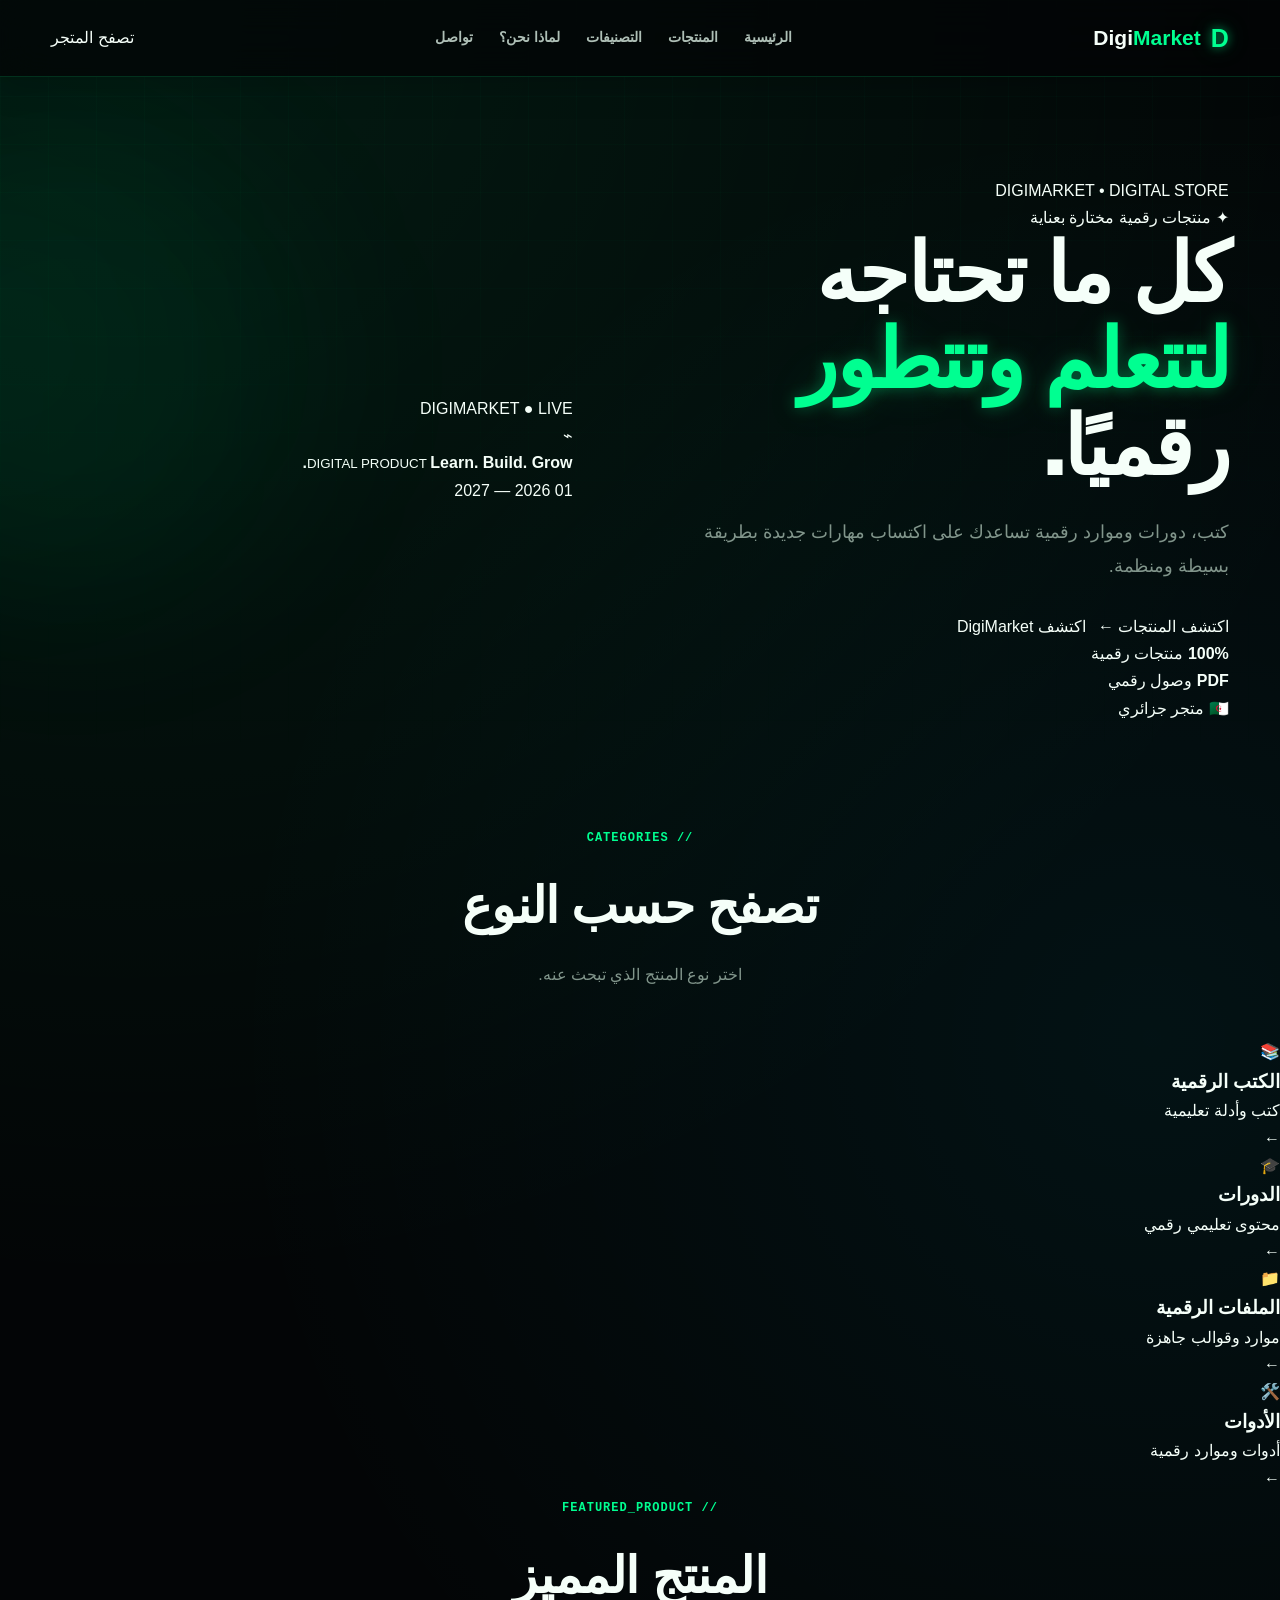
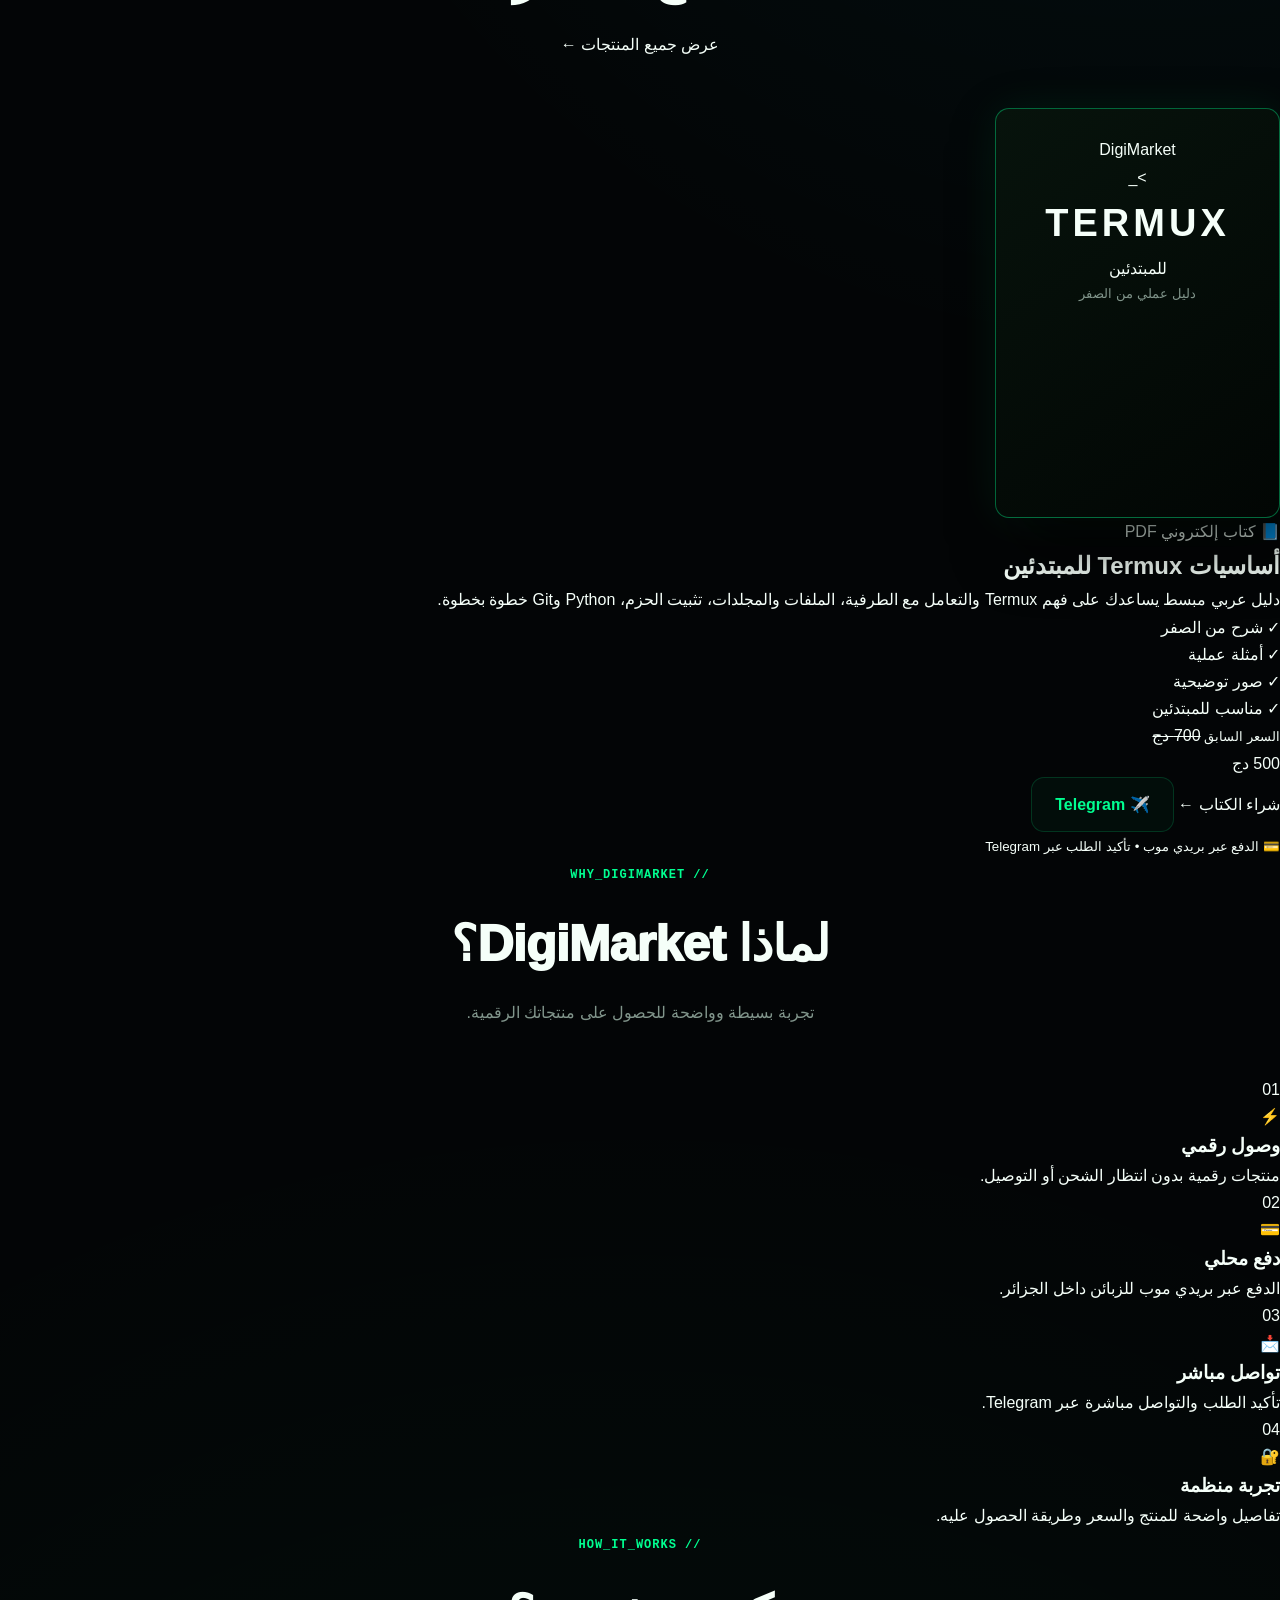
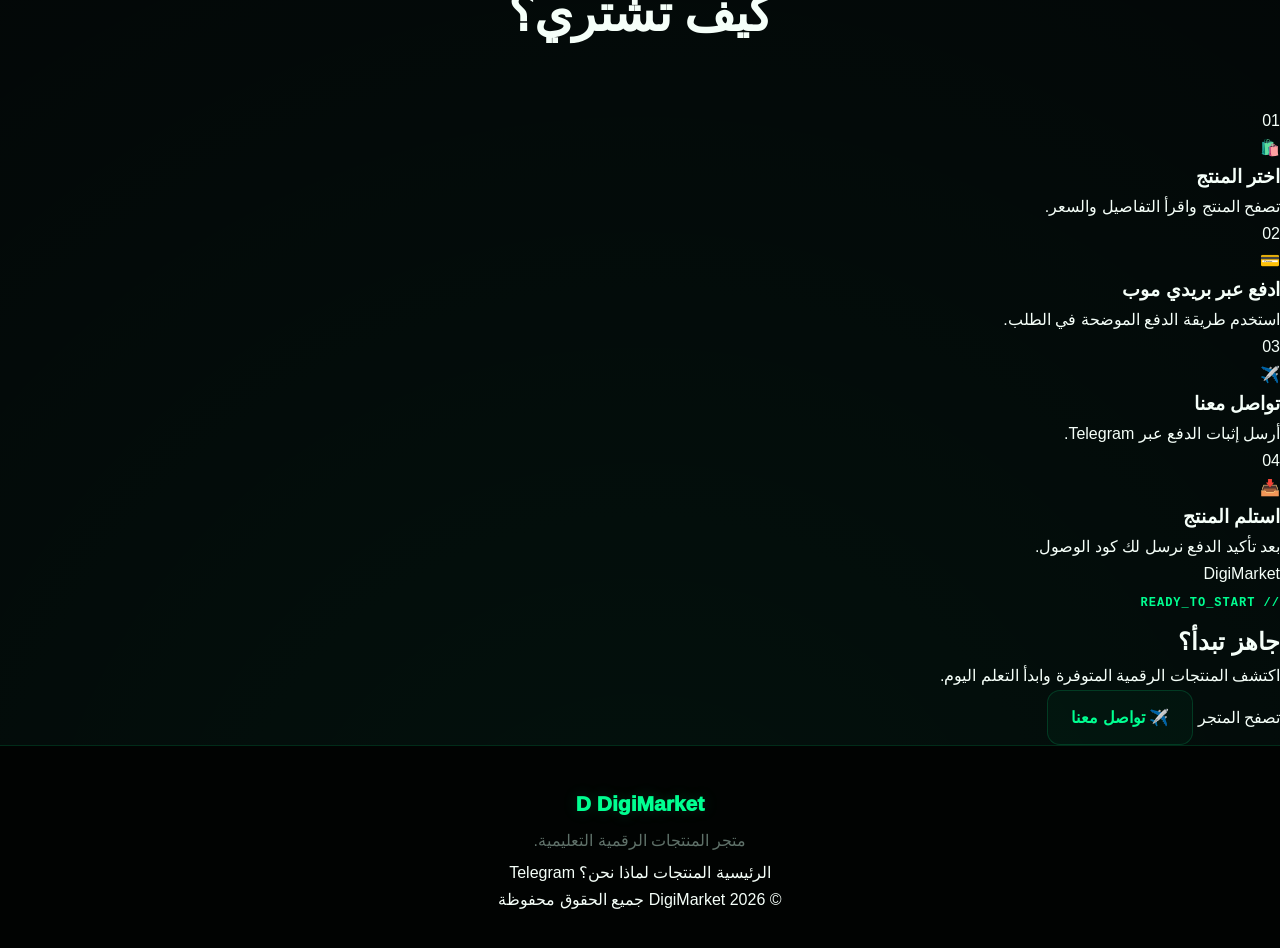
==== commit 2e971797: "Update index.html تطوير موقع" ====
--- a/index.html
+++ b/index.html
@@ -7,34 +7,29 @@
     <meta name="viewport"
           content="width=device-width, initial-scale=1.0">
 
+    <meta name="theme-color" content="#07110d">
+
     <title>DigiMarket | متجر المنتجات الرقمية</title>
 
     <meta name="description"
-          content="DigiMarket - متجر المنتجات الرقمية للكتب، الدورات، الأدوات والملفات الرقمية.">
-
-    <meta name="keywords"
-          content="DigiMarket, منتجات رقمية, كتب PDF, دورات, ملفات رقمية, متجر رقمي">
-
-    <meta name="theme-color"
-          content="#071014">
+          content="DigiMarket - متجر جزائري للكتب والمنتجات الرقمية التعليمية.">
 
     <link rel="stylesheet" href="style.css">
-
 </head>
 
 <body>
 
-<!-- =========================================
+<!-- =========================
      HEADER
-========================================= -->
+========================= -->
 
 <header class="site-header">
 
     <div class="header-inner">
 
-        <a href="#home" class="logo">
-
-            <span class="logo-mark">◆</span>
+        <a href="index.html" class="logo">
+
+            <span class="logo-mark">D</span>
 
             <span>
                 Digi<b>Market</b>
@@ -58,7 +53,7 @@
             </a>
 
             <a href="#about">
-                عن المتجر
+                لماذا نحن؟
             </a>
 
             <a href="#contact">
@@ -67,63 +62,72 @@
 
         </nav>
 
+
+        <a href="products.html"
+           class="header-button">
+
+            تصفح المتجر
+
+        </a>
+
     </div>
 
 </header>
 
 
-<!-- =========================================
+<!-- =========================
      MAIN
-========================================= -->
+========================= -->
 
 <main>
 
 
-<!-- =========================================
+<!-- =========================
      HERO
-========================================= -->
+========================= -->
 
 <section id="home" class="hero">
 
+    <div class="hero-background"></div>
+
     <div class="hero-grid">
 
 
         <div class="hero-content">
 
-            <div class="system-status">
+            <div class="status-badge">
 
                 <span class="status-dot"></span>
 
-                DIGIMARKET // ONLINE
-
-            </div>
-
-
-            <span class="hero-badge">
-
-                ⚡ متجر المنتجات الرقمية
+                DIGIMARKET • DIGITAL STORE
+
+            </div>
+
+
+            <span class="hero-small">
+
+                ✦ منتجات رقمية مختارة بعناية
 
             </span>
 
 
             <h1>
 
-                اكتشف عالم
-
-                <span>المنتجات الرقمية</span>
-
+                كل ما تحتاجه
                 <br>
 
-                في مكان واحد.
+                <span>لتتعلم وتتطور</span>
+
+                رقميًا.
 
             </h1>
 
 
             <p>
 
-                كتب، دورات، أدوات وملفات رقمية
-                تساعدك على التعلم وتطوير مهاراتك
-                بطريقة بسيطة وعصرية.
+                كتب، دورات وموارد رقمية تساعدك
+                على اكتساب مهارات جديدة بطريقة
+                بسيطة ومنظمة.
 
             </p>
 
@@ -131,112 +135,122 @@
             <div class="hero-actions">
 
                 <a href="products.html"
-                   class="hero-button">
-
-                    📦 تصفح المنتجات
+                   class="primary-button">
+
+                    اكتشف المنتجات
+                    <span>←</span>
 
                 </a>
 
 
-                <a href="#categories"
+                <a href="#about"
                    class="secondary-button">
 
-                    استكشف التصنيفات
+                    اكتشف DigiMarket
 
                 </a>
 
             </div>
 
 
-            <div class="hero-stats">
+            <div class="hero-trust">
 
                 <div>
 
-                    <strong>01+</strong>
-
-                    <span>منتجات متاحة</span>
+                    <strong>100%</strong>
+
+                    <span>منتجات رقمية</span>
 
                 </div>
 
 
                 <div>
 
-                    <strong>24/7</strong>
-
-                    <span>متجر مفتوح</span>
+                    <strong>PDF</strong>
+
+                    <span>وصول رقمي</span>
 
                 </div>
 
 
                 <div>
 
-                    <strong>∞</strong>
-
-                    <span>منتجات قادمة</span>
-
-                </div>
-
-            </div>
-
-        </div>
-
-
-        <!-- TERMINAL -->
-
-        <div class="hero-terminal">
-
-            <div class="terminal-window">
-
-
-                <div class="terminal-header">
-
-                    <div class="terminal-dots">
-
-                        <span></span>
-                        <span></span>
-                        <span></span>
-
-                    </div>
-
+                    <strong>🇩🇿</strong>
+
+                    <span>متجر جزائري</span>
+
+                </div>
+
+            </div>
+
+        </div>
+
+
+        <!-- HERO VISUAL -->
+
+        <div class="hero-visual">
+
+            <div class="visual-glow"></div>
+
+
+            <div class="digital-card">
+
+                <div class="card-top">
+
+                    <span>
+                        DIGIMARKET
+                    </span>
+
+                    <span>
+                        ● LIVE
+                    </span>
+
+                </div>
+
+
+                <div class="digital-icon">
+
+                    <span>⌁</span>
+
+                </div>
+
+
+                <div class="digital-lines">
+
+                    <span></span>
+                    <span></span>
+                    <span></span>
+
+                </div>
+
+
+                <div class="digital-info">
 
                     <small>
-                        digimarket@store:~
+                        DIGITAL PRODUCT
                     </small>
 
-                </div>
-
-
-                <div class="terminal-body">
-
-                    <p>
-                        <i>$</i>
-                        welcome DigiMarket
-                    </p>
-
-                    <p>
-                        <i>$</i>
-                        products --available
-                    </p>
-
-                    <p class="terminal-result">
-                        01 product found
-                    </p>
-
-                    <p>
-                        <i>$</i>
-                        status
-                    </p>
-
-                    <p class="terminal-success">
-                        STORE ONLINE ✓
-                    </p>
-
                     <strong>
-                        DigiMarket_
+                        Learn.
+                        Build.
+                        Grow.
                     </strong>
 
                 </div>
 
+
+                <div class="card-footer">
+
+                    <span>
+                        01
+                    </span>
+
+                    <span>
+                        2026 — 2027
+                    </span>
+
+                </div>
+
             </div>
 
         </div>
@@ -247,13 +261,12 @@
 
 
 
-<!-- =========================================
+<!-- =========================
      CATEGORIES
-========================================= -->
+========================= -->
 
 <section id="categories"
          class="categories-section">
-
 
     <div class="section-heading">
 
@@ -262,11 +275,11 @@
         </span>
 
         <h2>
-            ماذا تبحث عنه؟
+            تصفح حسب النوع
         </h2>
 
         <p>
-            اختر نوع المنتج الذي يناسبك.
+            اختر نوع المنتج الذي تبحث عنه.
         </p>
 
     </div>
@@ -278,17 +291,25 @@
         <a href="products.html"
            class="category-card">
 
-            <span class="category-icon">
+            <div class="category-icon">
                 📚
-            </span>
-
-            <h3>
-                الكتب الإلكترونية
-            </h3>
-
-            <p>
-                كتب وأدلة PDF تعليمية.
-            </p>
+            </div>
+
+            <div>
+
+                <h3>
+                    الكتب الرقمية
+                </h3>
+
+                <p>
+                    كتب وأدلة تعليمية
+                </p>
+
+            </div>
+
+            <span class="category-arrow">
+                ←
+            </span>
 
         </a>
 
@@ -296,17 +317,25 @@
         <a href="products.html"
            class="category-card">
 
-            <span class="category-icon">
+            <div class="category-icon">
                 🎓
-            </span>
-
-            <h3>
-                الدورات
-            </h3>
-
-            <p>
-                محتوى تعليمي لتطوير مهاراتك.
-            </p>
+            </div>
+
+            <div>
+
+                <h3>
+                    الدورات
+                </h3>
+
+                <p>
+                    محتوى تعليمي رقمي
+                </p>
+
+            </div>
+
+            <span class="category-arrow">
+                ←
+            </span>
 
         </a>
 
@@ -314,17 +343,25 @@
         <a href="products.html"
            class="category-card">
 
-            <span class="category-icon">
-                🧰
-            </span>
-
-            <h3>
-                الأدوات الرقمية
-            </h3>
-
-            <p>
-                أدوات وموارد رقمية مفيدة.
-            </p>
+            <div class="category-icon">
+                📁
+            </div>
+
+            <div>
+
+                <h3>
+                    الملفات الرقمية
+                </h3>
+
+                <p>
+                    موارد وقوالب جاهزة
+                </p>
+
+            </div>
+
+            <span class="category-arrow">
+                ←
+            </span>
 
         </a>
 
@@ -332,17 +369,25 @@
         <a href="products.html"
            class="category-card">
 
-            <span class="category-icon">
-                📄
-            </span>
-
-            <h3>
-                الملفات والقوالب
-            </h3>
-
-            <p>
-                ملفات وقوالب جاهزة للاستخدام.
-            </p>
+            <div class="category-icon">
+                🛠️
+            </div>
+
+            <div>
+
+                <h3>
+                    الأدوات
+                </h3>
+
+                <p>
+                    أدوات وموارد رقمية
+                </p>
+
+            </div>
+
+            <span class="category-arrow">
+                ←
+            </span>
 
         </a>
 
@@ -352,232 +397,215 @@
 
 
 
-<!-- =========================================
-     PRODUCTS
-========================================= -->
-
-<section id="products"
-         class="featured-section">
-
-
-    <div class="section-heading">
-
-        <span class="section-tag">
-            // FEATURED_PRODUCTS
-        </span>
-
-        <h2>
-            أحدث المنتجات
-        </h2>
-
-        <p>
-            منتجات رقمية اخترناها لك.
-        </p>
-
-    </div>
-
-
-    <div class="featured-grid">
-
-
-        <!-- TERMUX -->
-
-        <article class="digital-card">
-
-
-            <div class="digital-cover">
-
-                <span>
-                    DIGIMARKET
-                </span>
-
-                <strong>
+<!-- =========================
+     FEATURED PRODUCT
+========================= -->
+
+<section class="featured-section">
+
+    <div class="section-heading featured-heading">
+
+        <div>
+
+            <span class="section-tag">
+                // FEATURED_PRODUCT
+            </span>
+
+            <h2>
+                المنتج المميز
+            </h2>
+
+        </div>
+
+
+        <a href="products.html"
+           class="view-all">
+
+            عرض جميع المنتجات
+            ←
+
+        </a>
+
+    </div>
+
+
+    <article class="featured-product">
+
+
+        <!-- PRODUCT COVER -->
+
+        <div class="featured-cover-area">
+
+            <div class="cover-shadow"></div>
+
+
+            <div class="book-cover">
+
+                <div class="book-brand">
+
+                    DigiMarket
+
+                </div>
+
+
+                <div class="book-symbol">
+
                     &gt;_
-                </strong>
+
+                </div>
+
 
                 <h3>
                     TERMUX
                 </h3>
 
-                <p>
+
+                <span>
                     للمبتدئين
-                </p>
-
-            </div>
-
-
-            <div class="digital-content">
-
-                <span class="product-label">
-                    📘 كتاب PDF
                 </span>
 
 
-                <h3>
-                    أساسيات Termux للمبتدئين
-                </h3>
-
-
-                <p>
-
-                    دليل عربي مبسط يشرح أساسيات
-                    Termux والأوامر والملفات
-                    وPython وGit.
-
-                </p>
-
-
-                <div class="digital-bottom">
-
-                    <strong>
-                        500 <small>دج</small>
-                    </strong>
-
-
-                    <a href="products.html"
-                       class="card-button">
-
-                        عرض المنتج
-
-                    </a>
-
-                </div>
-
-            </div>
-
-        </article>
-
-
-
-        <!-- COMING SOON -->
-
-        <article class="digital-card coming-soon-card">
-
-
-            <div class="coming-cover">
-
-                <span>
-                    COMING SOON
-                </span>
-
-                <strong>
-                    +
-                </strong>
-
-            </div>
-
-
-            <div class="digital-content">
-
-                <span class="product-label">
-                    🚀 قريبًا
-                </span>
-
-
-                <h3>
-                    منتج رقمي جديد
-                </h3>
-
-
-                <p>
-
-                    نعمل حاليًا على منتج جديد
-                    ومفيد للمستخدمين.
-
-                </p>
-
-
-                <div class="digital-bottom">
-
-                    <span class="coming-text">
-                        قريبًا
+                <div class="book-divider"></div>
+
+
+                <small>
+                    دليل عملي من الصفر
+                </small>
+
+            </div>
+
+        </div>
+
+
+        <!-- PRODUCT INFORMATION -->
+
+        <div class="featured-info">
+
+            <span class="product-type">
+                📘 كتاب إلكتروني PDF
+            </span>
+
+
+            <h2>
+                أساسيات Termux للمبتدئين
+            </h2>
+
+
+            <p class="featured-description">
+
+                دليل عربي مبسط يساعدك على فهم
+                Termux والتعامل مع الطرفية،
+                الملفات والمجلدات، تثبيت الحزم،
+                Python وGit خطوة بخطوة.
+
+            </p>
+
+
+            <div class="product-features">
+
+
+                <div>
+                    <span>✓</span>
+                    شرح من الصفر
+                </div>
+
+
+                <div>
+                    <span>✓</span>
+                    أمثلة عملية
+                </div>
+
+
+                <div>
+                    <span>✓</span>
+                    صور توضيحية
+                </div>
+
+
+                <div>
+                    <span>✓</span>
+                    مناسب للمبتدئين
+                </div>
+
+            </div>
+
+
+            <!-- PRICE -->
+
+            <div class="featured-price">
+
+                <div>
+
+                    <small>
+                        السعر السابق
+                    </small>
+
+                    <del>
+                        700 دج
+                    </del>
+
+                </div>
+
+
+                <div class="price-current">
+
+                    500
+
+                    <span>
+                        دج
                     </span>
 
                 </div>
 
             </div>
 
-        </article>
-
-
-
-        <!-- COMING SOON -->
-
-        <article class="digital-card coming-soon-card">
-
-
-            <div class="coming-cover">
-
-                <span>
-                    NEW_PRODUCT
-                </span>
-
-                <strong>
-                    +
-                </strong>
-
-            </div>
-
-
-            <div class="digital-content">
-
-                <span class="product-label">
-                    ⚡ قادم
-                </span>
-
-
-                <h3>
-                    منتج جديد
-                </h3>
-
-
-                <p>
-
-                    المزيد من المنتجات الرقمية
-                    سيتم إضافتها قريبًا.
-
-                </p>
-
-
-                <div class="digital-bottom">
-
-                    <span class="coming-text">
-                        قريبًا
+
+            <div class="featured-actions">
+
+                <a href="products.html"
+                   class="buy-main-button">
+
+                    شراء الكتاب
+
+                    <span>
+                        ←
                     </span>
 
-                </div>
-
-            </div>
-
-        </article>
-
-
-    </div>
-
-
-    <div class="all-products">
-
-        <a href="products.html"
-           class="view-all-button">
-
-            مشاهدة جميع المنتجات
-            ←
-
-        </a>
-
-    </div>
+                </a>
+
+
+                <a href="https://t.me/sidali_ka_x7"
+                   target="_blank"
+                   rel="noopener"
+                   class="telegram-button">
+
+                    ✈️ Telegram
+
+                </a>
+
+            </div>
+
+
+            <small class="payment-note">
+
+                💳 الدفع عبر بريدي موب • تأكيد الطلب عبر Telegram
+
+            </small>
+
+        </div>
+
+    </article>
 
 </section>
 
 
 
-<!-- =========================================
+<!-- =========================
      WHY DIGIMARKET
-========================================= -->
+========================= -->
 
 <section id="about"
-         class="about-section">
-
+         class="why-section">
 
     <div class="section-heading">
 
@@ -590,82 +618,98 @@
         </h2>
 
         <p>
-            صممنا المتجر ليكون بسيطًا وسريعًا وواضحًا.
+            تجربة بسيطة وواضحة للحصول على منتجاتك الرقمية.
         </p>
 
     </div>
 
 
-    <div class="about-grid">
-
-
-        <div class="about-card">
-
-            <span class="about-icon">
+    <div class="why-grid">
+
+
+        <div class="why-card">
+
+            <div class="why-number">
+                01
+            </div>
+
+            <div class="why-icon">
                 ⚡
-            </span>
+            </div>
 
             <h3>
-                سريع وبسيط
+                وصول رقمي
             </h3>
 
             <p>
-                الوصول إلى المنتج والمعلومات
-                بطريقة واضحة وسريعة.
-            </p>
-
-        </div>
-
-
-        <div class="about-card">
-
-            <span class="about-icon">
-                🔒
-            </span>
+                منتجات رقمية بدون انتظار الشحن
+                أو التوصيل.
+            </p>
+
+        </div>
+
+
+        <div class="why-card">
+
+            <div class="why-number">
+                02
+            </div>
+
+            <div class="why-icon">
+                💳
+            </div>
 
             <h3>
-                منتجات رقمية
+                دفع محلي
             </h3>
 
             <p>
-                محتوى رقمي يمكنك الحصول عليه
-                واستخدامه بسهولة.
-            </p>
-
-        </div>
-
-
-        <div class="about-card">
-
-            <span class="about-icon">
-                📱
-            </span>
+                الدفع عبر بريدي موب للزبائن
+                داخل الجزائر.
+            </p>
+
+        </div>
+
+
+        <div class="why-card">
+
+            <div class="why-number">
+                03
+            </div>
+
+            <div class="why-icon">
+                📩
+            </div>
 
             <h3>
-                متوافق مع الهاتف
+                تواصل مباشر
             </h3>
 
             <p>
-                تجربة مصممة لتعمل بشكل ممتاز
-                على الهاتف والكمبيوتر.
-            </p>
-
-        </div>
-
-
-        <div class="about-card">
-
-            <span class="about-icon">
-                💬
-            </span>
+                تأكيد الطلب والتواصل مباشرة
+                عبر Telegram.
+            </p>
+
+        </div>
+
+
+        <div class="why-card">
+
+            <div class="why-number">
+                04
+            </div>
+
+            <div class="why-icon">
+                🔐
+            </div>
 
             <h3>
-                دعم مباشر
+                تجربة منظمة
             </h3>
 
             <p>
-                يمكنك التواصل معنا مباشرة
-                عند الحاجة إلى المساعدة.
+                تفاصيل واضحة للمنتج والسعر
+                وطريقة الحصول عليه.
             </p>
 
         </div>
@@ -676,62 +720,191 @@
 
 
 
-<!-- =========================================
-     CONTACT
-========================================= -->
+<!-- =========================
+     HOW IT WORKS
+========================= -->
+
+<section class="steps-section">
+
+    <div class="section-heading">
+
+        <span class="section-tag">
+            // HOW_IT_WORKS
+        </span>
+
+        <h2>
+            كيف تشتري؟
+        </h2>
+
+    </div>
+
+
+    <div class="steps-grid">
+
+
+        <div class="step-card">
+
+            <span>
+                01
+            </span>
+
+            <div>
+                🛍️
+            </div>
+
+            <h3>
+                اختر المنتج
+            </h3>
+
+            <p>
+                تصفح المنتج واقرأ التفاصيل والسعر.
+            </p>
+
+        </div>
+
+
+        <div class="step-line"></div>
+
+
+        <div class="step-card">
+
+            <span>
+                02
+            </span>
+
+            <div>
+                💳
+            </div>
+
+            <h3>
+                ادفع عبر بريدي موب
+            </h3>
+
+            <p>
+                استخدم طريقة الدفع الموضحة في الطلب.
+            </p>
+
+        </div>
+
+
+        <div class="step-line"></div>
+
+
+        <div class="step-card">
+
+            <span>
+                03
+            </span>
+
+            <div>
+                ✈️
+            </div>
+
+            <h3>
+                تواصل معنا
+            </h3>
+
+            <p>
+                أرسل إثبات الدفع عبر Telegram.
+            </p>
+
+        </div>
+
+
+        <div class="step-line"></div>
+
+
+        <div class="step-card">
+
+            <span>
+                04
+            </span>
+
+            <div>
+                📥
+            </div>
+
+            <h3>
+                استلم المنتج
+            </h3>
+
+            <p>
+                بعد تأكيد الدفع نرسل لك كود الوصول.
+            </p>
+
+        </div>
+
+    </div>
+
+</section>
+
+
+
+<!-- =========================
+     CTA
+========================= -->
 
 <section id="contact"
-         class="contact-section">
-
-
-    <div class="contact-box">
-
-
-        <div class="contact-icon">
-            ✈️
+         class="cta-section">
+
+    <div class="cta-box">
+
+        <div class="cta-decoration">
+            DigiMarket
         </div>
 
 
         <span class="section-tag">
-            CONTACT // TELEGRAM
+            // READY_TO_START
         </span>
 
 
         <h2>
-            تحتاج إلى مساعدة؟
+            جاهز تبدأ؟
         </h2>
 
 
         <p>
-            تواصل معنا مباشرة عبر Telegram.
+            اكتشف المنتجات الرقمية المتوفرة
+            وابدأ التعلم اليوم.
         </p>
 
 
-        <a href="https://t.me/sidali_ka_x7"
-           target="_blank"
-           rel="noopener"
-           class="telegram-main">
-
-            ✈️ @sidali_ka_x7
-
-        </a>
+        <div class="cta-actions">
+
+            <a href="products.html"
+               class="primary-button">
+
+                تصفح المتجر
+
+            </a>
+
+
+            <a href="https://t.me/sidali_ka_x7"
+               target="_blank"
+               rel="noopener"
+               class="telegram-button">
+
+                ✈️ تواصل معنا
+
+            </a>
+
+        </div>
 
     </div>
 
 </section>
 
-
 </main>
 
 
 
-<!-- =========================================
+<!-- =========================
      FOOTER
-========================================= -->
+========================= -->
 
 <footer>
 
-
     <div class="footer-inner">
 
 
@@ -739,13 +912,13 @@
 
             <div class="footer-logo">
 
-                ◆ Digi<b>Market</b>
-
-            </div>
-
+                <span>D</span>
+                DigiMarket
+
+            </div>
 
             <p>
-                متجر المنتجات الرقمية.
+                متجر المنتجات الرقمية التعليمية.
             </p>
 
         </div>
@@ -753,7 +926,7 @@
 
         <div class="footer-links">
 
-            <a href="#home">
+            <a href="index.html">
                 الرئيسية
             </a>
 
@@ -761,69 +934,39 @@
                 المنتجات
             </a>
 
-            <a href="#categories">
-                التصنيفات
-            </a>
-
-            <a href="#contact">
-                تواصل
-            </a>
-
-        </div>
+            <a href="#about">
+                لماذا نحن؟
+            </a>
+
+            <a href="https://t.me/sidali_ka_x7"
+               target="_blank"
+               rel="noopener">
+
+                Telegram
+
+            </a>
+
+        </div>
+
 
     </div>
 
 
     <div class="footer-bottom">
 
-        <small>
-            © 2026 DigiMarket — جميع الحقوق محفوظة
-        </small>
-
-        <small>
-            Digital Products Store
-        </small>
+        <span>
+            © 2026 DigiMarket
+        </span>
+
+        <span>
+            جميع الحقوق محفوظة
+        </span>
 
     </div>
 
 </footer>
 
 
-
-<!-- =========================================
-     SCRIPT
-========================================= -->
-
-<script>
-
-    // DigiMarket
-    // Basic smooth experience
-
-    document.querySelectorAll('a[href^="#"]').forEach(function(link) {
-
-        link.addEventListener("click", function(event) {
-
-            const target = document.querySelector(
-                this.getAttribute("href")
-            );
-
-            if (target) {
-
-                event.preventDefault();
-
-                target.scrollIntoView({
-                    behavior: "smooth"
-                });
-
-            }
-
-        });
-
-    });
-
-</script>
-
-
 </body>
 
 </html>
--- a/style.css
+++ b/style.css
@@ -1,46 +1,124 @@
+/* =========================================================
+   DIGIMARKET — SIDALI XZS
+   Digital Store UI • Modern 2027 Style
+   ========================================================= */
+
 * {
     margin: 0;
     padding: 0;
     box-sizing: border-box;
 }
 
+:root {
+    --bg: #030506;
+    --bg-soft: #07100d;
+    --card: rgba(10, 18, 15, .82);
+    --card-strong: #0b1511;
+
+    --green: #00ff91;
+    --green-2: #00d978;
+    --cyan: #00e6ff;
+
+    --white: #f5fff9;
+    --text: #dcece4;
+    --muted: #81958b;
+    --muted-2: #5f7169;
+
+    --border: rgba(0, 255, 145, .16);
+    --border-hover: rgba(0, 255, 145, .42);
+
+    --shadow: 0 25px 80px rgba(0, 0, 0, .42);
+    --glow: 0 0 35px rgba(0, 255, 145, .12);
+
+    --radius: 22px;
+}
+
 html {
     scroll-behavior: smooth;
 }
 
-:root {
-    --bg: #050807;
-    --bg2: #08110d;
-    --card: #0b1511;
-    --green: #00ff88;
-    --green2: #00c968;
-    --text: #f2fff8;
-    --muted: #91a79c;
-    --border: rgba(0,255,136,.18);
-}
-
 body {
-    font-family: Arial, Tahoma, sans-serif;
-    background:
-        radial-gradient(circle at 15% 10%, rgba(0,255,136,.09), transparent 30%),
-        radial-gradient(circle at 85% 70%, rgba(0,255,136,.06), transparent 30%),
+    min-height: 100vh;
+    overflow-x: hidden;
+
+    font-family:
+        Arial,
+        Tahoma,
+        sans-serif;
+
+    background:
+        radial-gradient(
+            circle at 10% 0%,
+            rgba(0, 255, 145, .09),
+            transparent 30%
+        ),
+        radial-gradient(
+            circle at 90% 25%,
+            rgba(0, 230, 255, .06),
+            transparent 28%
+        ),
+        radial-gradient(
+            circle at 50% 100%,
+            rgba(0, 255, 145, .05),
+            transparent 35%
+        ),
         var(--bg);
-    color: var(--text);
+
+    color: var(--white);
+    direction: rtl;
     line-height: 1.7;
-    direction: rtl;
-    overflow-x: hidden;
 }
 
 body::before {
     content: "";
     position: fixed;
     inset: 0;
+
     pointer-events: none;
+
     background-image:
-        linear-gradient(rgba(0,255,136,.025) 1px, transparent 1px),
-        linear-gradient(90deg, rgba(0,255,136,.025) 1px, transparent 1px);
-    background-size: 45px 45px;
+        linear-gradient(
+            rgba(0, 255, 145, .022) 1px,
+            transparent 1px
+        ),
+        linear-gradient(
+            90deg,
+            rgba(0, 255, 145, .022) 1px,
+            transparent 1px
+        );
+
+    background-size: 48px 48px;
+    mask-image: linear-gradient(
+        to bottom,
+        black,
+        transparent 90%
+    );
+
+    z-index: -2;
+}
+
+body::after {
+    content: "";
+
+    position: fixed;
+    width: 350px;
+    height: 350px;
+
+    top: 20%;
+    left: -180px;
+
+    border-radius: 50%;
+
+    background: rgba(0, 255, 145, .035);
+    filter: blur(100px);
+
+    pointer-events: none;
     z-index: -1;
+}
+
+::selection {
+    background: var(--green);
+    color: #00150b;
 }
 
 a {
@@ -49,38 +127,56 @@
 }
 
 button {
-    font-family: inherit;
+    font: inherit;
     cursor: pointer;
 }
 
-
-/* HEADER */
+img {
+    max-width: 100%;
+}
+
+
+/* =========================================================
+   HEADER
+   ========================================================= */
 
 .site-header {
     position: sticky;
     top: 0;
     z-index: 1000;
-    background: rgba(5,8,7,.88);
-    backdrop-filter: blur(18px);
+
+    background: rgba(3, 5, 6, .76);
+    backdrop-filter: blur(22px);
+    -webkit-backdrop-filter: blur(22px);
+
     border-bottom: 1px solid var(--border);
+
+    box-shadow:
+        0 8px 35px rgba(0, 0, 0, .18);
 }
 
 .header-inner {
-    width: min(1150px, 92%);
-    min-height: 75px;
+    width: min(1180px, 92%);
+    min-height: 76px;
+
     margin: auto;
-    display: flex;
-    justify-content: space-between;
-    align-items: center;
-    gap: 20px;
-}
-
-.logo {
+
     display: flex;
     align-items: center;
+    justify-content: space-between;
+
+    gap: 30px;
+}
+
+.logo {
+    display: inline-flex;
+    align-items: center;
     gap: 10px;
+
     font-size: 21px;
     font-weight: 900;
+
+    white-space: nowrap;
 }
 
 .logo b {
@@ -90,42 +186,117 @@
 .logo-mark {
     color: var(--green);
     font-size: 25px;
-    text-shadow: 0 0 15px var(--green);
+
+    text-shadow:
+        0 0 10px rgba(0, 255, 145, .6),
+        0 0 25px rgba(0, 255, 145, .25);
+
+    animation: logoPulse 3s ease-in-out infinite;
+}
+
+@keyframes logoPulse {
+    0%, 100% {
+        filter: brightness(1);
+    }
+
+    50% {
+        filter: brightness(1.5);
+    }
 }
 
 .navigation {
     display: flex;
-    gap: 25px;
+    align-items: center;
+    gap: 26px;
 }
 
 .navigation a {
-    color: #c7d8cf;
+    position: relative;
+
+    color: #aebfb6;
     font-size: 14px;
-    font-weight: bold;
-    transition: .25s;
+    font-weight: 800;
+
+    padding: 8px 0;
+
+    transition:
+        color .25s ease,
+        transform .25s ease;
+}
+
+.navigation a::after {
+    content: "";
+
+    position: absolute;
+    right: 0;
+    bottom: 0;
+
+    width: 0;
+    height: 2px;
+
+    background: var(--green);
+    box-shadow: 0 0 10px var(--green);
+
+    transition: width .25s ease;
 }
 
 .navigation a:hover {
     color: var(--green);
-}
-
-
-/* HERO */
+    transform: translateY(-2px);
+}
+
+.navigation a:hover::after {
+    width: 100%;
+}
+
+
+/* =========================================================
+   HERO
+   ========================================================= */
 
 .hero {
-    min-height: 650px;
+    position: relative;
+
+    min-height: 700px;
+
     display: flex;
     align-items: center;
-    padding: 80px 0;
+
+    padding: 100px 0;
+
+    overflow: hidden;
+}
+
+.hero::before {
+    content: "";
+
+    position: absolute;
+
+    width: 500px;
+    height: 500px;
+
+    left: -180px;
+    top: 40px;
+
+    border-radius: 50%;
+
+    background: rgba(0, 255, 145, .045);
+    filter: blur(80px);
+
+    pointer-events: none;
 }
 
 .hero-grid {
-    width: min(1150px, 92%);
+    width: min(1180px, 92%);
+
     margin: auto;
+
     display: grid;
-    grid-template-columns: 1.1fr .9fr;
+    grid-template-columns: 1.05fr .95fr;
+
     align-items: center;
-    gap: 70px;
+
+    gap: 80px;
 }
 
 .hero-content {
@@ -135,86 +306,169 @@
 .terminal-badge {
     display: inline-flex;
     align-items: center;
+
     gap: 9px;
+
+    padding: 8px 15px;
+
+    border-radius: 50px;
+
     border: 1px solid var(--border);
-    background: rgba(0,255,136,.04);
-    color: var(--green);
-    padding: 7px 14px;
-    border-radius: 30px;
+
+    background:
+        rgba(0, 255, 145, .035);
+
+    color: var(--green);
+
     font-family: monospace;
     font-size: 12px;
+    font-weight: 800;
+
     margin-bottom: 18px;
+
+    box-shadow: var(--glow);
 }
 
 .dot {
     width: 8px;
     height: 8px;
+
     border-radius: 50%;
+
     background: var(--green);
-    box-shadow: 0 0 12px var(--green);
+
+    box-shadow:
+        0 0 8px var(--green),
+        0 0 18px var(--green);
+
+    animation: online 1.8s infinite;
+}
+
+@keyframes online {
+    0%, 100% {
+        opacity: 1;
+    }
+
+    50% {
+        opacity: .4;
+    }
 }
 
 .hero-badge {
     display: block;
-    color: #8fa79b;
-    margin-bottom: 15px;
+
+    color: var(--muted);
+
+    font-size: 14px;
+    font-weight: 700;
+
+    margin-bottom: 12px;
 }
 
 .hero h1 {
-    font-size: clamp(45px, 7vw, 78px);
-    line-height: 1.1;
-    font-weight: 900;
+    font-size: clamp(46px, 7vw, 82px);
+
+    line-height: 1.05;
+
+    font-weight: 950;
+
+    letter-spacing: -2px;
+
     margin-bottom: 25px;
 }
 
 .hero h1 span {
     color: var(--green);
-    text-shadow: 0 0 25px rgba(0,255,136,.3);
+
+    text-shadow:
+        0 0 15px rgba(0, 255, 145, .3),
+        0 0 45px rgba(0, 255, 145, .12);
 }
 
 .hero p {
     max-width: 650px;
+
     color: var(--muted);
+
     font-size: 18px;
+
+    line-height: 1.9;
+
     margin-bottom: 30px;
 }
 
 .hero-actions {
     display: flex;
+    align-items: center;
+
     gap: 12px;
+
     flex-wrap: wrap;
 }
 
 .hero-button,
 .telegram-button {
+    min-height: 50px;
+
     display: inline-flex;
+    align-items: center;
     justify-content: center;
-    align-items: center;
-    padding: 14px 23px;
-    border-radius: 12px;
+
+    padding: 13px 23px;
+
+    border-radius: 13px;
+
     font-weight: 900;
-    transition: .25s;
+
+    transition:
+        transform .25s ease,
+        box-shadow .25s ease,
+        border-color .25s ease;
 }
 
 .hero-button {
-    background: var(--green);
-    color: #001b0d;
-    box-shadow: 0 0 25px rgba(0,255,136,.2);
+    background:
+        linear-gradient(
+            135deg,
+            var(--green),
+            var(--green-2)
+        );
+
+    color: #00170b;
+
+    box-shadow:
+        0 10px 35px rgba(0, 255, 145, .15);
 }
 
 .hero-button:hover {
-    transform: translateY(-3px);
-    box-shadow: 0 0 35px rgba(0,255,136,.35);
+    transform: translateY(-4px);
+
+    box-shadow:
+        0 15px 45px rgba(0, 255, 145, .28);
 }
 
 .telegram-button {
+    color: var(--green);
+
+    background:
+        rgba(0, 255, 145, .035);
+
     border: 1px solid var(--border);
-    color: var(--green);
-    background: rgba(0,255,136,.04);
-}
-
-
-/* TERMINAL */
+}
+
+.telegram-button:hover {
+    transform: translateY(-4px);
+
+    border-color: var(--border-hover);
+
+    box-shadow:
+        0 10px 35px rgba(0, 255, 145, .08);
+}
+
+
+/* =========================================================
+   TERMINAL
+   ========================================================= */
 
 .hero-terminal {
     display: flex;
@@ -222,54 +476,101 @@
 }
 
 .terminal-window {
-    width: min(470px, 100%);
-    background: #030605;
-    border: 1px solid rgba(0,255,136,.3);
-    border-radius: 18px;
+    width: min(500px, 100%);
+
     overflow: hidden;
+
+    direction: ltr;
+
+    border:
+        1px solid rgba(0, 255, 145, .25);
+
+    border-radius: 20px;
+
+    background:
+        linear-gradient(
+            145deg,
+            #050907,
+            #020403
+        );
+
     box-shadow:
-        0 0 40px rgba(0,255,136,.08),
-        0 25px 70px rgba(0,0,0,.5);
-    direction: ltr;
+        var(--shadow),
+        0 0 55px rgba(0, 255, 145, .08);
+
+    transform:
+        perspective(900px)
+        rotateY(-2deg);
+
+    transition:
+        transform .4s ease,
+        box-shadow .4s ease;
+}
+
+.terminal-window:hover {
+    transform:
+        perspective(900px)
+        rotateY(0)
+        translateY(-5px);
+
+    box-shadow:
+        0 30px 90px rgba(0, 0, 0, .55),
+        0 0 65px rgba(0, 255, 145, .12);
 }
 
 .terminal-top {
-    height: 45px;
+    height: 48px;
+
     display: flex;
     align-items: center;
-    gap: 7px;
-    padding: 0 15px;
-    background: #0b100d;
-    border-bottom: 1px solid rgba(255,255,255,.06);
+
+    gap: 8px;
+
+    padding: 0 16px;
+
+    background: #0a100c;
+
+    border-bottom:
+        1px solid rgba(255,255,255,.055);
 }
 
 .terminal-top span {
     width: 10px;
     height: 10px;
+
     border-radius: 50%;
-    background: #26332c;
+
+    background: #26362e;
 }
 
 .terminal-top small {
-    color: #687a70;
     margin-left: auto;
+
+    color: #62756a;
+
     font-family: monospace;
+    font-size: 11px;
 }
 
 .terminal-body {
-    padding: 30px;
-    min-height: 310px;
+    min-height: 330px;
+
+    padding: 32px;
+
+    color: #d4e5db;
+
     font-family: monospace;
-    color: #d7e7de;
+
     font-size: 14px;
 }
 
 .terminal-body p {
-    margin-bottom: 18px;
+    margin-bottom: 19px;
 }
 
 .terminal-body i {
     color: var(--green);
+
     font-style: normal;
 }
 
@@ -279,122 +580,266 @@
 
 .terminal-body strong {
     color: var(--green);
+
     font-size: 18px;
-}
-
-
-/* SECTIONS */
+
+    text-shadow:
+        0 0 15px rgba(0, 255, 145, .35);
+
+    animation: cursorBlink 1.2s infinite;
+}
+
+@keyframes cursorBlink {
+    0%, 45% {
+        opacity: 1;
+    }
+
+    50%, 100% {
+        opacity: .45;
+    }
+}
+
+
+/* =========================================================
+   SECTION HEADINGS
+   ========================================================= */
 
 .products-section,
-.about-section {
-    padding: 90px 0;
+.about-section,
+.contact-section {
+    position: relative;
+
+    padding: 100px 0;
 }
 
 .section-heading {
     width: min(850px, 92%);
-    margin: 0 auto 45px;
+
+    margin: 0 auto 50px;
+
     text-align: center;
 }
 
 .section-tag {
-    color: var(--green);
+    display: inline-block;
+
+    color: var(--green);
+
     font-family: monospace;
+
     font-size: 12px;
+    font-weight: 800;
+
     letter-spacing: 1px;
-}
-
+
+    margin-bottom: 8px;
+}
+
+.section-heading h1,
 .section-heading h2 {
-    font-size: clamp(30px, 5vw, 48px);
-    margin: 10px 0;
+    font-weight: 950;
+
+    letter-spacing: -.8px;
+
+    margin: 8px 0 12px;
+}
+
+.section-heading h2 {
+    font-size: clamp(31px, 5vw, 50px);
 }
 
 .section-heading p {
     color: var(--muted);
-}
-
-
-/* PRODUCT */
+
+    font-size: 16px;
+}
+
+
+/* =========================================================
+   PRODUCT CARD
+   ========================================================= */
 
 .product-card {
-    width: min(1100px, 92%);
+    width: min(1120px, 92%);
+
     margin: auto;
+
     display: grid;
+
     grid-template-columns: .8fr 1.2fr;
-    gap: 55px;
-    padding: 45px;
-    background: linear-gradient(145deg, #0b1511, #07100c);
-    border: 1px solid var(--border);
-    border-radius: 28px;
-    box-shadow: 0 25px 70px rgba(0,0,0,.35);
+
+    gap: 60px;
+
+    padding: 50px;
+
+    background:
+        linear-gradient(
+            145deg,
+            rgba(12, 24, 18, .94),
+            rgba(5, 12, 9, .94)
+        );
+
+    border:
+        1px solid var(--border);
+
+    border-radius: 30px;
+
+    box-shadow: var(--shadow);
+
+    position: relative;
+
+    overflow: hidden;
+}
+
+.product-card::before {
+    content: "";
+
+    position: absolute;
+
+    width: 300px;
+    height: 300px;
+
+    left: -150px;
+    bottom: -170px;
+
+    border-radius: 50%;
+
+    background: rgba(0, 255, 145, .07);
+
+    filter: blur(60px);
+
+    pointer-events: none;
 }
 
 .book-visual {
     min-height: 500px;
+
     display: flex;
     align-items: center;
     justify-content: center;
+
     position: relative;
 }
 
 .book-glow {
     position: absolute;
+
     width: 260px;
-    height: 400px;
+    height: 390px;
+
     background: var(--green);
-    filter: blur(90px);
-    opacity: .09;
+
+    filter: blur(100px);
+
+    opacity: .08;
 }
 
 .book-cover {
-    width: 280px;
-    min-height: 400px;
-    padding: 25px;
-    border-radius: 12px;
+    width: 285px;
+    min-height: 410px;
+
     position: relative;
     z-index: 1;
-    background:
-        linear-gradient(145deg, #07120c, #020604);
-    border: 1px solid rgba(0,255,136,.4);
+
+    padding: 27px;
+
+    display: flex;
+    flex-direction: column;
+    align-items: center;
+
+    border-radius: 14px;
+
+    background:
+        linear-gradient(
+            145deg,
+            #07130c,
+            #020604
+        );
+
+    border:
+        1px solid rgba(0, 255, 145, .38);
+
     box-shadow:
-        20px 25px 50px rgba(0,0,0,.6),
-        0 0 35px rgba(0,255,136,.1);
+        20px 30px 60px rgba(0,0,0,.65),
+        0 0 45px rgba(0,255,145,.08);
+
     text-align: center;
+
+    transition:
+        transform .4s ease,
+        box-shadow .4s ease;
+}
+
+.book-cover:hover {
+    transform:
+        translateY(-8px)
+        rotate(-1deg);
+
+    box-shadow:
+        25px 40px 80px rgba(0,0,0,.7),
+        0 0 55px rgba(0,255,145,.14);
 }
 
 .cover-top {
     color: var(--green);
+
     font-family: monospace;
+
     font-size: 13px;
+    font-weight: 800;
 }
 
 .cover-icon {
     margin: 55px auto 15px;
+
+    color: var(--green);
+
     font-family: monospace;
-    font-size: 55px;
-    color: var(--green);
-    text-shadow: 0 0 25px rgba(0,255,136,.5);
+
+    font-size: 58px;
+
+    text-shadow:
+        0 0 25px rgba(0,255,145,.5);
 }
 
 .book-cover h3 {
     font-size: 38px;
+
     letter-spacing: 4px;
 }
 
 .book-cover p {
     color: var(--green);
-    font-weight: bold;
+
+    font-weight: 900;
 }
 
 .cover-line {
+    width: 80%;
+
     height: 1px;
-    background: var(--green);
-    margin: 25px 20px;
-    opacity: .5;
+
+    margin: 25px auto;
+
+    background:
+        linear-gradient(
+            90deg,
+            transparent,
+            var(--green),
+            transparent
+        );
+
+    opacity: .6;
 }
 
 .book-cover small {
     color: var(--muted);
 }
+
+
+/* =========================================================
+   PRODUCT INFO
+   ========================================================= */
 
 .product-info {
     display: flex;
@@ -404,199 +849,364 @@
 
 .product-label {
     color: var(--green);
+
     font-size: 13px;
-    font-weight: bold;
+    font-weight: 900;
 }
 
 .product-info h3 {
-    font-size: clamp(30px, 4vw, 45px);
+    font-size: clamp(30px, 4vw, 46px);
+
     line-height: 1.2;
+
     margin: 12px 0 18px;
 }
 
 .product-description {
     color: var(--muted);
+
     font-size: 16px;
+
+    line-height: 1.9;
+
     margin-bottom: 25px;
 }
 
 .features {
     display: grid;
+
     grid-template-columns: 1fr 1fr;
+
     gap: 12px;
+
     margin-bottom: 25px;
 }
 
 .feature {
-    color: #c9d9d0;
-    padding: 11px;
-    border: 1px solid rgba(0,255,136,.08);
-    border-radius: 10px;
-    background: rgba(0,255,136,.025);
+    padding: 13px;
+
+    border:
+        1px solid rgba(0,255,145,.08);
+
+    border-radius: 12px;
+
+    background:
+        rgba(0,255,145,.025);
+
+    color: #c8d9d0;
+
+    transition:
+        border-color .25s ease,
+        transform .25s ease;
+}
+
+.feature:hover {
+    transform: translateY(-2px);
+
+    border-color:
+        rgba(0,255,145,.25);
 }
 
 .feature span {
     color: var(--green);
+
     margin-left: 6px;
 }
 
 
-/* PRICE */
+/* =========================================================
+   PRICE
+   ========================================================= */
 
 .price-box {
     display: flex;
+
     align-items: center;
-    gap: 20px;
+
+    gap: 22px;
+
     flex-wrap: wrap;
-    padding: 18px;
+
+    padding: 19px;
+
     margin-bottom: 20px;
-    background: #050a07;
-    border: 1px solid var(--border);
-    border-radius: 14px;
+
+    background:
+        rgba(0,0,0,.28);
+
+    border:
+        1px solid var(--border);
+
+    border-radius: 15px;
 }
 
 .price-box small {
+    display: block;
+
     color: var(--muted);
+
+    font-size: 12px;
 }
 
 .price-box del {
-    display: block;
-    color: #68756e;
+    color: var(--muted-2);
+
     font-size: 13px;
 }
 
 .current-price {
     color: var(--green);
-    font-size: 38px;
-    font-weight: 900;
-    text-shadow: 0 0 15px rgba(0,255,136,.2);
+
+    font-size: 39px;
+
+    font-weight: 950;
+
+    text-shadow:
+        0 0 20px rgba(0,255,145,.18);
 }
 
 .current-price span {
     font-size: 16px;
 }
 
+
+/* =========================================================
+   BUY BUTTON
+   ========================================================= */
+
 .buy-button {
     width: 100%;
+
     border: none;
-    border-radius: 13px;
+
+    border-radius: 14px;
+
     padding: 17px;
-    background: var(--green);
-    color: #00190b;
+
+    background:
+        linear-gradient(
+            135deg,
+            var(--green),
+            var(--green-2)
+        );
+
+    color: #00170b;
+
     font-size: 17px;
-    font-weight: 900;
-    transition: .25s;
+    font-weight: 950;
+
+    box-shadow:
+        0 10px 35px rgba(0,255,145,.12);
+
+    transition:
+        transform .25s ease,
+        box-shadow .25s ease;
 }
 
 .buy-button:hover {
     transform: translateY(-3px);
-    box-shadow: 0 0 30px rgba(0,255,136,.3);
+
+    box-shadow:
+        0 15px 45px rgba(0,255,145,.25);
 }
 
 .secure-text {
     text-align: center;
-    color: #65766c;
+
+    color: var(--muted-2);
+
     font-size: 12px;
+
     margin-top: 10px;
 }
 
 
-/* ABOUT */
+/* =========================================================
+   ABOUT
+   ========================================================= */
 
 .about-grid {
-    width: min(1100px, 92%);
+    width: min(1120px, 92%);
+
     margin: auto;
+
     display: grid;
-    grid-template-columns: repeat(3,1fr);
+
+    grid-template-columns:
+        repeat(3, 1fr);
+
     gap: 20px;
 }
 
 .about-card {
-    padding: 30px 22px;
+    padding: 32px 23px;
+
     text-align: center;
-    background: var(--card);
-    border: 1px solid var(--border);
-    border-radius: 18px;
-    transition: .25s;
+
+    background:
+        linear-gradient(
+            145deg,
+            rgba(11, 21, 17, .9),
+            rgba(5, 11, 8, .9)
+        );
+
+    border:
+        1px solid var(--border);
+
+    border-radius: 20px;
+
+    transition:
+        transform .3s ease,
+        border-color .3s ease,
+        box-shadow .3s ease;
 }
 
 .about-card:hover {
-    transform: translateY(-5px);
-    border-color: rgba(0,255,136,.4);
+    transform: translateY(-7px);
+
+    border-color: var(--border-hover);
+
+    box-shadow: var(--glow);
 }
 
 .about-icon {
     display: block;
-    color: var(--green);
+
+    color: var(--green);
+
     font-family: monospace;
-    font-size: 32px;
+
+    font-size: 34px;
+
     margin-bottom: 10px;
+
+    text-shadow:
+        0 0 18px rgba(0,255,145,.25);
 }
 
 .about-card h3 {
     margin-bottom: 8px;
+
+    font-size: 19px;
 }
 
 .about-card p {
     color: var(--muted);
+
     font-size: 14px;
 }
 
 
-/* CONTACT */
-
-.contact-section {
-    padding: 90px 0;
-}
+/* =========================================================
+   CONTACT
+   ========================================================= */
 
 .contact-box {
-    width: min(750px, 92%);
+    width: min(760px, 92%);
+
     margin: auto;
+
+    padding: 60px 25px;
+
     text-align: center;
-    padding: 55px 25px;
-    border: 1px solid var(--border);
-    border-radius: 25px;
-    background: linear-gradient(145deg, #0a1510, #050a07);
+
+    background:
+        linear-gradient(
+            145deg,
+            rgba(10, 22, 17, .95),
+            rgba(4, 10, 7, .95)
+        );
+
+    border:
+        1px solid var(--border);
+
+    border-radius: 26px;
+
+    box-shadow: var(--shadow);
 }
 
 .contact-icon {
-    font-size: 40px;
+    font-size: 43px;
+
     margin-bottom: 10px;
+
+    filter:
+        drop-shadow(
+            0 0 12px
+            rgba(0,255,145,.2)
+        );
 }
 
 .contact-box h2 {
-    font-size: 35px;
+    font-size: clamp(29px, 5vw, 40px);
+
     margin: 10px 0;
 }
 
 .contact-box p {
     color: var(--muted);
+
     margin-bottom: 25px;
 }
 
 .telegram-main {
     display: inline-flex;
-    padding: 14px 25px;
-    border-radius: 12px;
-    color: #00190b;
-    background: var(--green);
-    font-weight: 900;
-    box-shadow: 0 0 25px rgba(0,255,136,.15);
-}
-
-
-/* MODAL */
+
+    align-items: center;
+    justify-content: center;
+
+    padding: 14px 27px;
+
+    border-radius: 13px;
+
+    background:
+        linear-gradient(
+            135deg,
+            var(--green),
+            var(--green-2)
+        );
+
+    color: #00170b;
+
+    font-weight: 950;
+
+    box-shadow:
+        0 10px 35px rgba(0,255,145,.12);
+
+    transition: .25s ease;
+}
+
+.telegram-main:hover {
+    transform: translateY(-3px);
+
+    box-shadow:
+        0 15px 45px rgba(0,255,145,.25);
+}
+
+
+/* =========================================================
+   MODAL
+   ========================================================= */
 
 .modal {
     position: fixed;
+
     inset: 0;
+
     z-index: 3000;
+
     display: none;
+
     align-items: center;
     justify-content: center;
+
     padding: 20px;
-    background: rgba(0,0,0,.78);
-    backdrop-filter: blur(10px);
+
+    background:
+        rgba(0,0,0,.82);
+
+    backdrop-filter: blur(12px);
+    -webkit-backdrop-filter: blur(12px);
 }
 
 .modal.active {
@@ -604,49 +1214,91 @@
 }
 
 .modal-content {
-    width: min(470px,100%);
+    width: min(480px, 100%);
+
     position: relative;
-    padding: 40px 25px;
+
+    padding: 42px 27px;
+
     text-align: center;
-    background: #09120e;
-    border: 1px solid rgba(0,255,136,.35);
-    border-radius: 22px;
-    box-shadow: 0 0 60px rgba(0,255,136,.1);
-    animation: modalIn .25s ease;
+
+    background:
+        linear-gradient(
+            145deg,
+            #0a1510,
+            #030705
+        );
+
+    border:
+        1px solid rgba(0,255,145,.35);
+
+    border-radius: 24px;
+
+    box-shadow:
+        0 35px 100px rgba(0,0,0,.65),
+        0 0 60px rgba(0,255,145,.08);
+
+    animation:
+        modalIn .28s ease;
 }
 
 @keyframes modalIn {
     from {
         opacity: 0;
-        transform: translateY(20px) scale(.95);
+        transform:
+            translateY(25px)
+            scale(.94);
     }
 
     to {
         opacity: 1;
-        transform: translateY(0) scale(1);
+        transform:
+            translateY(0)
+            scale(1);
     }
 }
 
 .close-modal {
     position: absolute;
-    top: 12px;
+
+    top: 13px;
     left: 15px;
+
     width: 38px;
     height: 38px;
-    border: 1px solid var(--border);
+
+    border:
+        1px solid var(--border);
+
     border-radius: 50%;
-    background: transparent;
-    color: var(--green);
+
+    background:
+        rgba(0,255,145,.025);
+
+    color: var(--green);
+
     font-size: 23px;
+
+    transition: .2s ease;
+}
+
+.close-modal:hover {
+    background: var(--green);
+
+    color: #00170b;
+
+    transform: rotate(90deg);
 }
 
 .modal-icon {
     font-size: 45px;
-    margin-bottom: 10px;
+
+    margin-bottom: 8px;
 }
 
 .modal-content h2 {
-    font-size: 28px;
+    font-size: 29px;
+
     margin: 10px 0;
 }
 
@@ -656,59 +1308,395 @@
 
 .modal-price {
     display: block;
-    color: var(--green);
-    font-size: 40px;
+
+    color: var(--green);
+
+    font-size: 41px;
+
     margin: 8px 0 15px;
+
+    text-shadow:
+        0 0 20px rgba(0,255,145,.2);
 }
 
 .modal-note {
-    margin-bottom: 22px;
+    margin-bottom: 23px;
 }
 
 .payment-button {
-    display: block;
-    padding: 15px;
+    display: flex;
+
+    align-items: center;
+    justify-content: center;
+
+    min-height: 50px;
+
+    padding: 14px;
+
+    border-radius: 13px;
+
+    background:
+        linear-gradient(
+            135deg,
+            var(--green),
+            var(--green-2)
+        );
+
+    color: #00170b;
+
+    font-weight: 950;
+
+    transition: .25s ease;
+}
+
+.payment-button:hover {
+    transform: translateY(-3px);
+
+    box-shadow:
+        0 12px 35px rgba(0,255,145,.22);
+}
+
+
+/* =========================================================
+   PRODUCTS PAGE
+   ========================================================= */
+
+.products-page {
+    min-height: 80vh;
+
+    padding: 100px 5%;
+
+    background:
+        radial-gradient(
+            circle at 15% 20%,
+            rgba(0,255,145,.07),
+            transparent 30%
+        ),
+        radial-gradient(
+            circle at 85% 80%,
+            rgba(0,230,255,.06),
+            transparent 30%
+        );
+}
+
+.products-page .section-heading {
+    text-align: center;
+
+    max-width: 850px;
+
+    margin: 0 auto 55px;
+}
+
+.products-page .section-heading h1 {
+    font-size:
+        clamp(34px, 5vw, 58px);
+
+    margin: 12px 0;
+
+    font-weight: 950;
+}
+
+.products-page .section-heading p {
+    color: var(--muted);
+
+    font-size: 17px;
+}
+
+.products-page .products-grid {
+    width: min(1180px, 100%);
+
+    margin: auto;
+
+    display: grid;
+
+    grid-template-columns:
+        repeat(3, 1fr);
+
+    gap: 25px;
+}
+
+.store-card {
+    position: relative;
+
+    overflow: hidden;
+
+    background:
+        linear-gradient(
+            145deg,
+            rgba(10,22,16,.95),
+            rgba(4,10,7,.95)
+        );
+
+    border:
+        1px solid var(--border);
+
+    border-radius: 22px;
+
+    box-shadow:
+        0 20px 55px rgba(0,0,0,.32);
+
+    transition:
+        transform .3s ease,
+        border-color .3s ease,
+        box-shadow .3s ease;
+}
+
+.store-card:hover {
+    transform: translateY(-8px);
+
+    border-color: var(--border-hover);
+
+    box-shadow:
+        0 30px 75px rgba(0,0,0,.5),
+        0 0 35px rgba(0,255,145,.08);
+}
+
+.store-cover {
+    height: 300px;
+
+    padding: 25px;
+
+    display: flex;
+
+    flex-direction: column;
+
+    align-items: center;
+    justify-content: center;
+
+    text-align: center;
+
+    background:
+        radial-gradient(
+            circle at center,
+            rgba(0,255,145,.08),
+            transparent 55%
+        ),
+        linear-gradient(
+            145deg,
+            #06130c,
+            #020604
+        );
+
+    border-bottom:
+        1px solid var(--border);
+}
+
+.store-cover span {
+    color: #71877b;
+
+    font-size: 12px;
+
+    letter-spacing: 2px;
+}
+
+.store-cover strong {
+    color: var(--green);
+
+    font-size: 58px;
+
+    margin: 14px 0;
+
+    text-shadow:
+        0 0 25px rgba(0,255,145,.5);
+}
+
+.store-cover h2 {
+    color: #fff;
+
+    font-size: 33px;
+
+    letter-spacing: 4px;
+}
+
+.store-cover p {
+    color: var(--green);
+
+    font-weight: 900;
+
+    margin-top: 4px;
+}
+
+.store-content {
+    padding: 26px;
+}
+
+.store-content .product-label {
+    color: var(--green);
+
+    font-size: 13px;
+
+    font-weight: 900;
+}
+
+.store-content h2 {
+    color: var(--white);
+
+    font-size: 22px;
+
+    line-height: 1.35;
+
+    margin: 12px 0;
+}
+
+.store-content > p {
+    color: var(--muted);
+
+    font-size: 14px;
+
+    line-height: 1.9;
+}
+
+.store-bottom {
+    display: flex;
+
+    align-items: center;
+    justify-content: space-between;
+
+    gap: 15px;
+
+    margin-top: 25px;
+}
+
+.store-bottom strong {
+    color: var(--green);
+
+    font-size: 25px;
+}
+
+.store-bottom > span {
+    color: var(--muted-2);
+}
+
+.store-button {
+    min-width: 105px;
+
+    display: inline-flex;
+
+    align-items: center;
+    justify-content: center;
+
+    padding: 11px 20px;
+
     border-radius: 12px;
-    background: var(--green);
-    color: #00190b;
-    font-weight: 900;
-}
-
-
-/* FOOTER */
+
+    background:
+        linear-gradient(
+            135deg,
+            var(--green),
+            var(--green-2)
+        );
+
+    color: #00170b;
+
+    font-weight: 950;
+
+    transition: .25s ease;
+}
+
+.store-button:hover {
+    transform: translateY(-3px);
+
+    box-shadow:
+        0 12px 30px rgba(0,255,145,.2);
+}
+
+.coming-soon {
+    opacity: .62;
+
+    transition:
+        opacity .3s ease,
+        transform .3s ease,
+        border-color .3s ease;
+}
+
+.coming-soon:hover {
+    opacity: 1;
+}
+
+.coming-icon {
+    height: 300px;
+
+    display: flex;
+
+    align-items: center;
+    justify-content: center;
+
+    font-size: 75px;
+
+    color: var(--green);
+
+    background:
+        radial-gradient(
+            circle,
+            rgba(0,255,145,.08),
+            transparent 55%
+        );
+
+    border-bottom:
+        1px solid var(--border);
+}
+
+
+/* =========================================================
+   FOOTER
+   ========================================================= */
 
 footer {
-    padding: 35px 15px;
+    padding: 40px 15px;
+
     text-align: center;
-    border-top: 1px solid var(--border);
-    background: #030604;
+
+    border-top:
+        1px solid var(--border);
+
+    background:
+        rgba(2,4,3,.95);
 }
 
 .footer-logo {
     color: var(--green);
-    font-weight: 900;
-    font-size: 20px;
+
+    font-size: 21px;
+
+    font-weight: 950;
+
+    margin-bottom: 5px;
+
+    text-shadow:
+        0 0 15px rgba(0,255,145,.18);
 }
 
 footer p,
 footer small {
-    color: #65766c;
-}
-
-
-/* MOBILE */
-
-@media (max-width: 850px) {
+    color: var(--muted-2);
+}
+
+footer p {
+    margin: 5px 0;
+}
+
+
+/* =========================================================
+   TABLET
+   ========================================================= */
+
+@media (max-width: 950px) {
 
     .hero-grid {
         grid-template-columns: 1fr;
-        text-align: center;
+
+        gap: 60px;
     }
 
     .hero-content {
         text-align: center;
     }
 
+    .hero p {
+        margin-left: auto;
+        margin-right: auto;
+    }
+
     .hero-actions {
         justify-content: center;
     }
@@ -719,7 +1707,10 @@
 
     .product-card {
         grid-template-columns: 1fr;
-        padding: 30px 20px;
+
+        gap: 35px;
+
+        padding: 38px 28px;
     }
 
     .book-visual {
@@ -727,22 +1718,43 @@
     }
 
     .about-grid {
-        grid-template-columns: 1fr;
-    }
-}
-
-
-@media (max-width: 600px) {
+        grid-template-columns:
+            repeat(2, 1fr);
+    }
+
+    .products-page .products-grid {
+        grid-template-columns:
+            repeat(2, 1fr);
+    }
+}
+
+
+/* =========================================================
+   MOBILE
+   ========================================================= */
+
+@media (max-width: 650px) {
 
     .header-inner {
+        min-height: auto;
+
         flex-direction: column;
+
         padding: 13px 0;
+
+        gap: 8px;
+    }
+
+    .logo {
+        font-size: 20px;
     }
 
     .navigation {
         width: 100%;
+
         justify-content: center;
-        gap: 13px;
+
+        gap: 15px;
     }
 
     .navigation a {
@@ -750,11 +1762,21 @@
     }
 
     .hero {
-        padding: 55px 0;
+        min-height: auto;
+
+        padding: 65px 0 75px;
+    }
+
+    .hero-grid {
+        width: 91%;
+
+        gap: 45px;
     }
 
     .hero h1 {
-        font-size: 43px;
+        font-size: 44px;
+
+        letter-spacing: -1.5px;
     }
 
     .hero p {
@@ -763,6 +1785,8 @@
 
     .hero-actions {
         flex-direction: column;
+
+        width: 100%;
     }
 
     .hero-button,
@@ -770,255 +1794,76 @@
         width: 100%;
     }
 
+    .terminal-window {
+        transform: none;
+    }
+
     .terminal-body {
-        padding: 22px;
-    }
-
-    .book-cover {
-        width: 245px;
-        min-height: 360px;
-    }
-
-    .features {
-        grid-template-columns: 1fr;
-    }
-
-    .current-price {
-        font-size: 32px;
+        min-height: 280px;
+
+        padding: 24px;
+
+        font-size: 12px;
     }
 
     .products-section,
     .about-section,
     .contact-section {
-        padding: 65px 0;
-    }
-}
-/* =========================================
-   PRODUCTS PAGE - SIDALI XZS
-   ========================================= */
-
-.products-page {
-    min-height: 80vh;
-    padding: 90px 5%;
-    background:
-        radial-gradient(circle at 15% 20%, rgba(0, 255, 200, .08), transparent 30%),
-        radial-gradient(circle at 85% 80%, rgba(0, 180, 255, .08), transparent 30%),
-        #071114;
-    color: #fff;
-}
-
-.products-page .section-heading {
-    text-align: center;
-    max-width: 800px;
-    margin: 0 auto 55px;
-}
-
-.products-page .section-heading h1 {
-    font-size: clamp(32px, 5vw, 55px);
-    margin: 15px 0;
-    color: #fff;
-    font-weight: 900;
-}
-
-.products-page .section-heading p {
-    color: #9fb4b8;
-    font-size: 17px;
-}
-
-.section-tag {
-    display: inline-block;
-    color: #00ffd0;
-    font-weight: 800;
-    font-size: 13px;
-    letter-spacing: 1px;
-}
-
-/* PRODUCTS GRID */
-
-.products-page .products-grid {
-    width: min(1150px, 100%);
-    margin: auto;
-    display: grid;
-    grid-template-columns: repeat(3, 1fr);
-    gap: 25px;
-}
-
-/* STORE CARD */
-
-.store-card {
-    position: relative;
-    overflow: hidden;
-    background: rgba(10, 25, 29, .95);
-    border: 1px solid rgba(0, 255, 208, .16);
-    border-radius: 22px;
-    box-shadow: 0 15px 45px rgba(0, 0, 0, .35);
-    transition: .3s ease;
-}
-
-.store-card:hover {
-    transform: translateY(-8px);
-    border-color: rgba(0, 255, 208, .55);
-    box-shadow:
-        0 20px 55px rgba(0, 0, 0, .5),
-        0 0 30px rgba(0, 255, 208, .08);
-}
-
-/* BOOK COVER */
-
-.store-cover {
-    height: 290px;
-    padding: 25px;
-    display: flex;
-    flex-direction: column;
-    align-items: center;
-    justify-content: center;
-    text-align: center;
-
-    background:
-        linear-gradient(145deg, #061a19, #092c2a 55%, #031012);
-
-    border-bottom: 1px solid rgba(0, 255, 208, .15);
-}
-
-.store-cover span {
-    color: #8ca7aa;
-    font-size: 12px;
-    letter-spacing: 2px;
-}
-
-.store-cover strong {
-    color: #00ffd0;
-    font-size: 55px;
-    margin: 15px 0;
-    text-shadow: 0 0 25px rgba(0, 255, 208, .55);
-}
-
-.store-cover h2 {
-    margin: 0;
-    color: #fff;
-    font-size: 32px;
-    letter-spacing: 4px;
-}
-
-.store-cover p {
-    color: #00dcb5;
-    margin-top: 5px;
-}
-
-/* CONTENT */
-
-.store-content {
-    padding: 25px;
-}
-
-.store-content .product-label {
-    color: #00e8c0;
-    font-size: 13px;
-    font-weight: 800;
-}
-
-.store-content h2 {
-    color: #fff;
-    font-size: 22px;
-    margin: 12px 0;
-}
-
-.store-content > p {
-    color: #9aadb1;
-    font-size: 14px;
-    line-height: 1.8;
-}
-
-/* BOTTOM */
-
-.store-bottom {
-    display: flex;
-    align-items: center;
-    justify-content: space-between;
-    gap: 15px;
-    margin-top: 25px;
-}
-
-.store-bottom strong {
-    color: #00ffd0;
-    font-size: 25px;
-}
-
-.store-bottom > span {
-    color: #73878b;
-}
-
-/* BUY BUTTON */
-
-.store-button {
-    display: inline-flex;
-    align-items: center;
-    justify-content: center;
-
-    min-width: 105px;
-    padding: 11px 20px;
-
-    border-radius: 12px;
-
-    background: linear-gradient(135deg, #00d9b3, #00a98d);
-    color: #00110e;
-
-    font-weight: 900;
-
-    box-shadow: 0 8px 25px rgba(0, 255, 208, .18);
-
-    transition: .25s ease;
-}
-
-.store-button:hover {
-    transform: translateY(-2px);
-    box-shadow: 0 12px 30px rgba(0, 255, 208, .3);
-}
-
-/* COMING SOON */
-
-.coming-soon {
-    opacity: .75;
-}
-
-.coming-soon:hover {
-    opacity: 1;
-}
-
-.coming-icon {
-    height: 290px;
-
-    display: flex;
-    align-items: center;
-    justify-content: center;
-
-    font-size: 75px;
-    font-weight: 300;
-
-    color: #00ffd0;
-
-    background:
-        radial-gradient(circle,
-        rgba(0, 255, 208, .12),
-        transparent 55%);
-
-    border-bottom: 1px solid rgba(0, 255, 208, .12);
-}
-
-/* MOBILE */
-
-@media (max-width: 900px) {
-
-    .products-page .products-grid {
-        grid-template-columns: repeat(2, 1fr);
-    }
-
-}
-
-@media (max-width: 600px) {
+        padding: 70px 0;
+    }
+
+    .section-heading {
+        margin-bottom: 35px;
+    }
+
+    .section-heading h2 {
+        font-size: 32px;
+    }
+
+    .product-card {
+        width: 91%;
+
+        padding: 25px 17px;
+
+        border-radius: 22px;
+    }
+
+    .book-visual {
+        min-height: 400px;
+    }
+
+    .book-cover {
+        width: 245px;
+
+        min-height: 360px;
+    }
+
+    .cover-icon {
+        margin-top: 45px;
+    }
+
+    .features {
+        grid-template-columns: 1fr;
+    }
+
+    .current-price {
+        font-size: 32px;
+    }
+
+    .about-grid {
+        width: 91%;
+
+        grid-template-columns: 1fr;
+    }
+
+    .contact-box {
+        width: 91%;
+
+        padding: 45px 20px;
+    }
 
     .products-page {
-        padding: 60px 5%;
+        padding: 70px 5%;
     }
 
     .products-page .products-grid {
@@ -1027,7 +1872,7 @@
 
     .store-cover,
     .coming-icon {
-        height: 260px;
+        height: 270px;
     }
 
     .store-content {
@@ -1042,4 +1887,67 @@
         font-size: 22px;
     }
 
-}
+    .modal-content {
+        padding: 35px 20px;
+    }
+}
+
+
+/* =========================================================
+   VERY SMALL PHONES
+   ========================================================= */
+
+@media (max-width: 380px) {
+
+    .navigation {
+        gap: 9px;
+    }
+
+    .navigation a {
+        font-size: 10px;
+    }
+
+    .hero h1 {
+        font-size: 36px;
+    }
+
+    .terminal-body {
+        padding: 20px;
+
+        font-size: 11px;
+    }
+
+    .book-cover {
+        width: 220px;
+
+        min-height: 335px;
+    }
+
+    .book-cover h3 {
+        font-size: 32px;
+    }
+
+    .store-cover,
+    .coming-icon {
+        height: 240px;
+    }
+}
+
+
+/* =========================================================
+   ACCESSIBILITY / PERFORMANCE
+   ========================================================= */
+
+@media (prefers-reduced-motion: reduce) {
+
+    *,
+    *::before,
+    *::after {
+        scroll-behavior: auto !important;
+
+        animation-duration: .01ms !important;
+        animation-iteration-count: 1 !important;
+
+        transition-duration: .01ms !important;
+    }
+}
